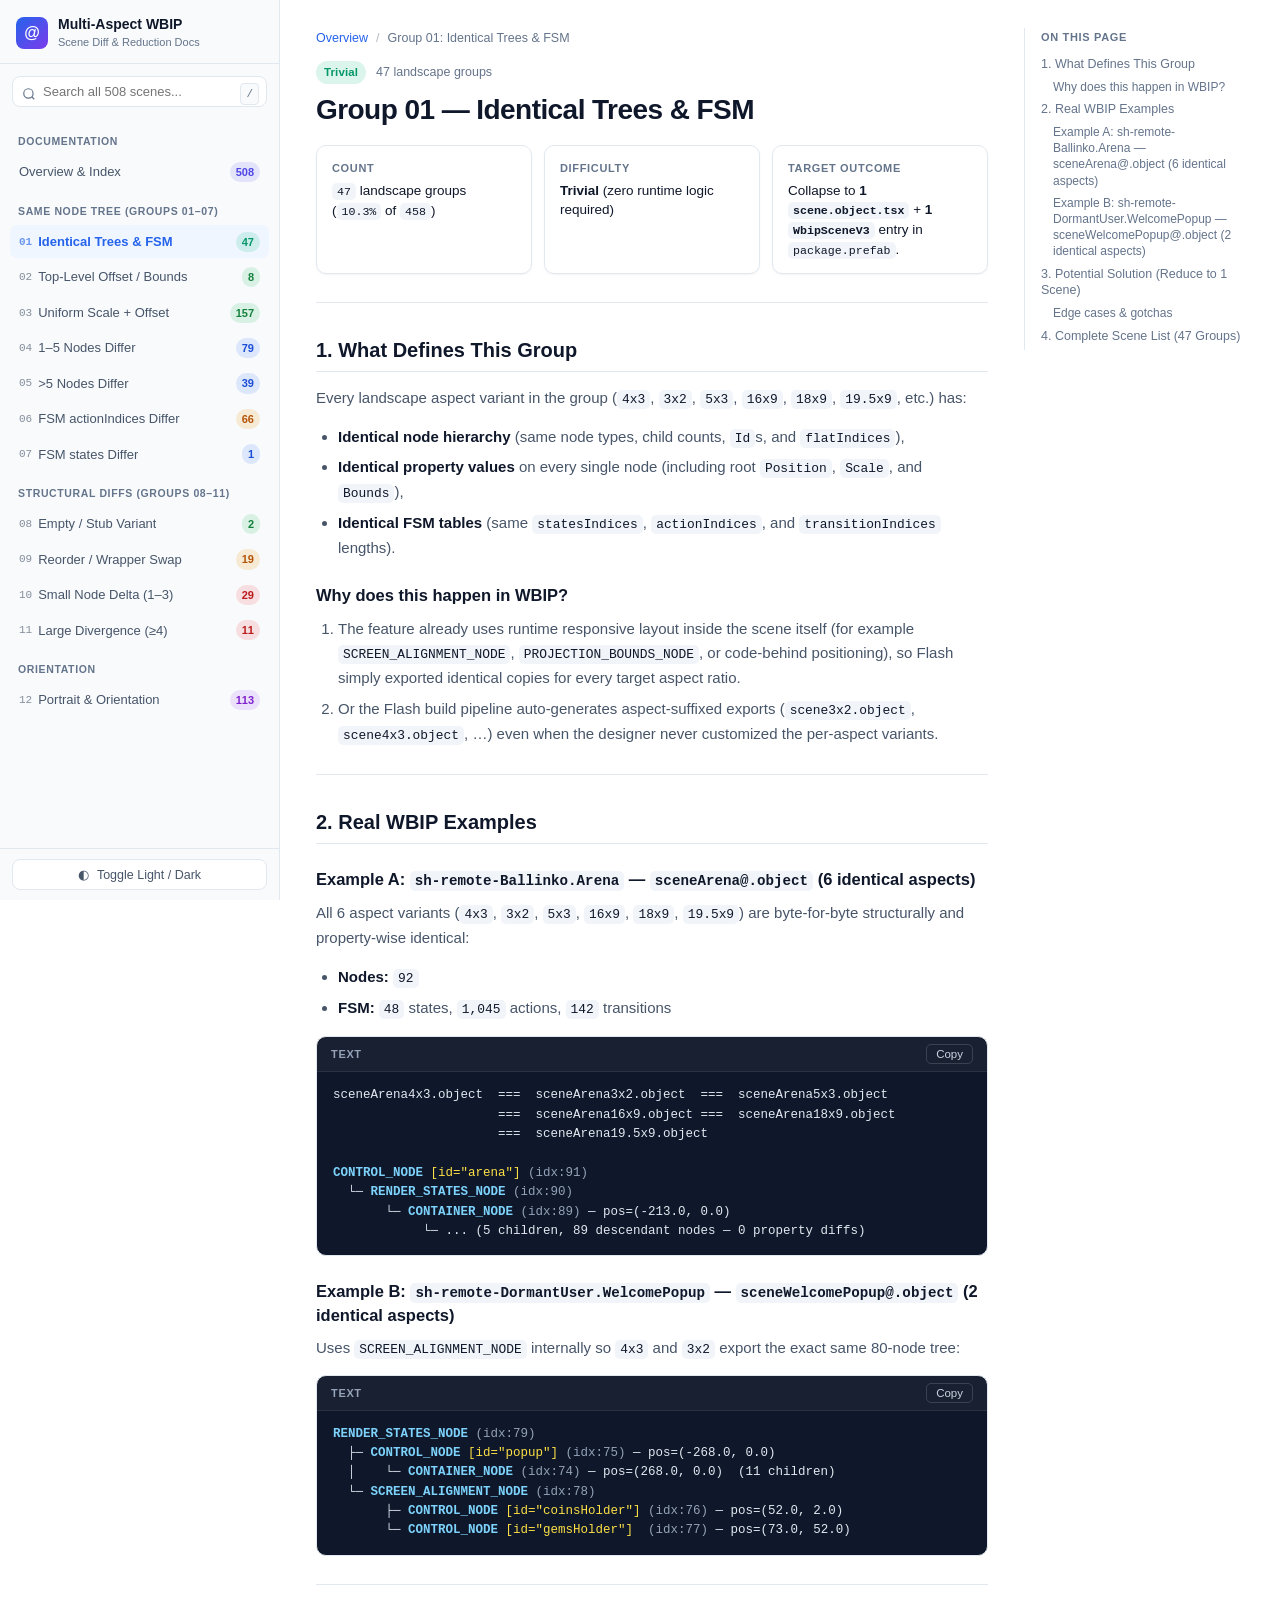
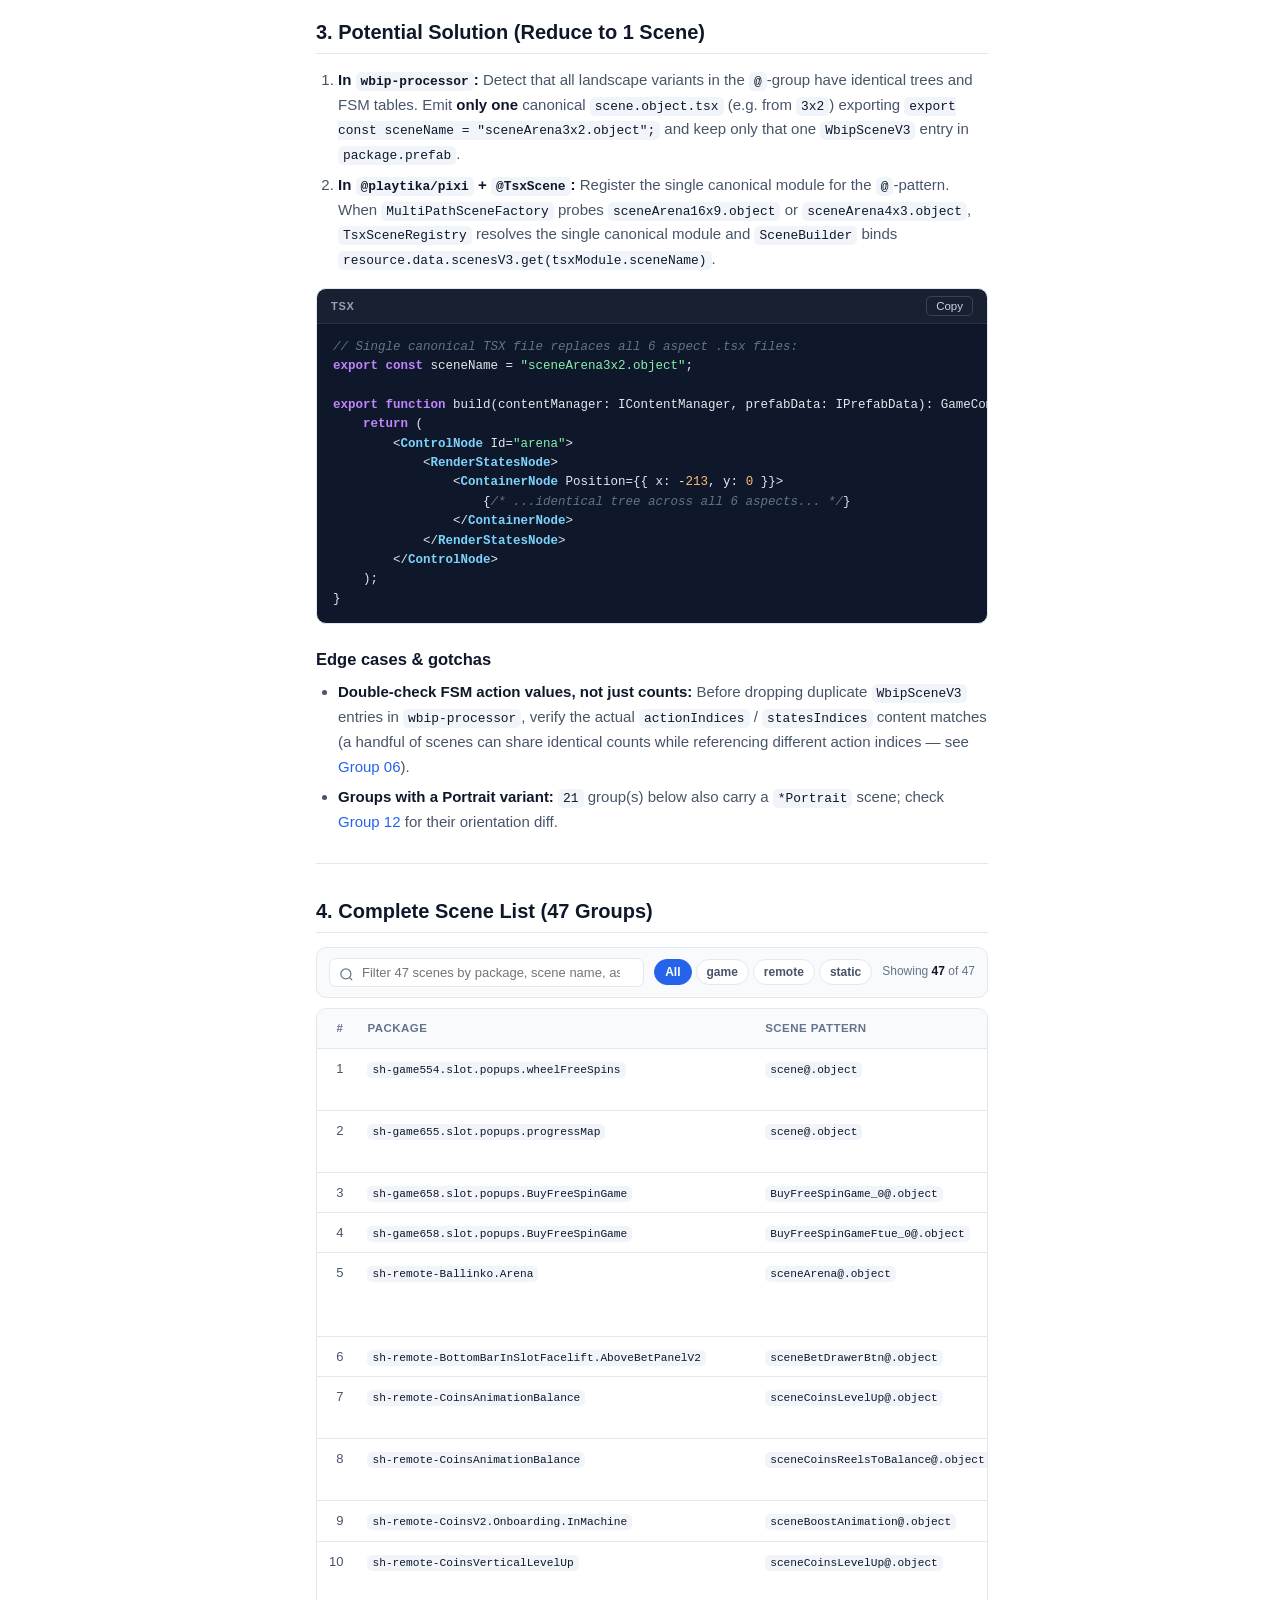
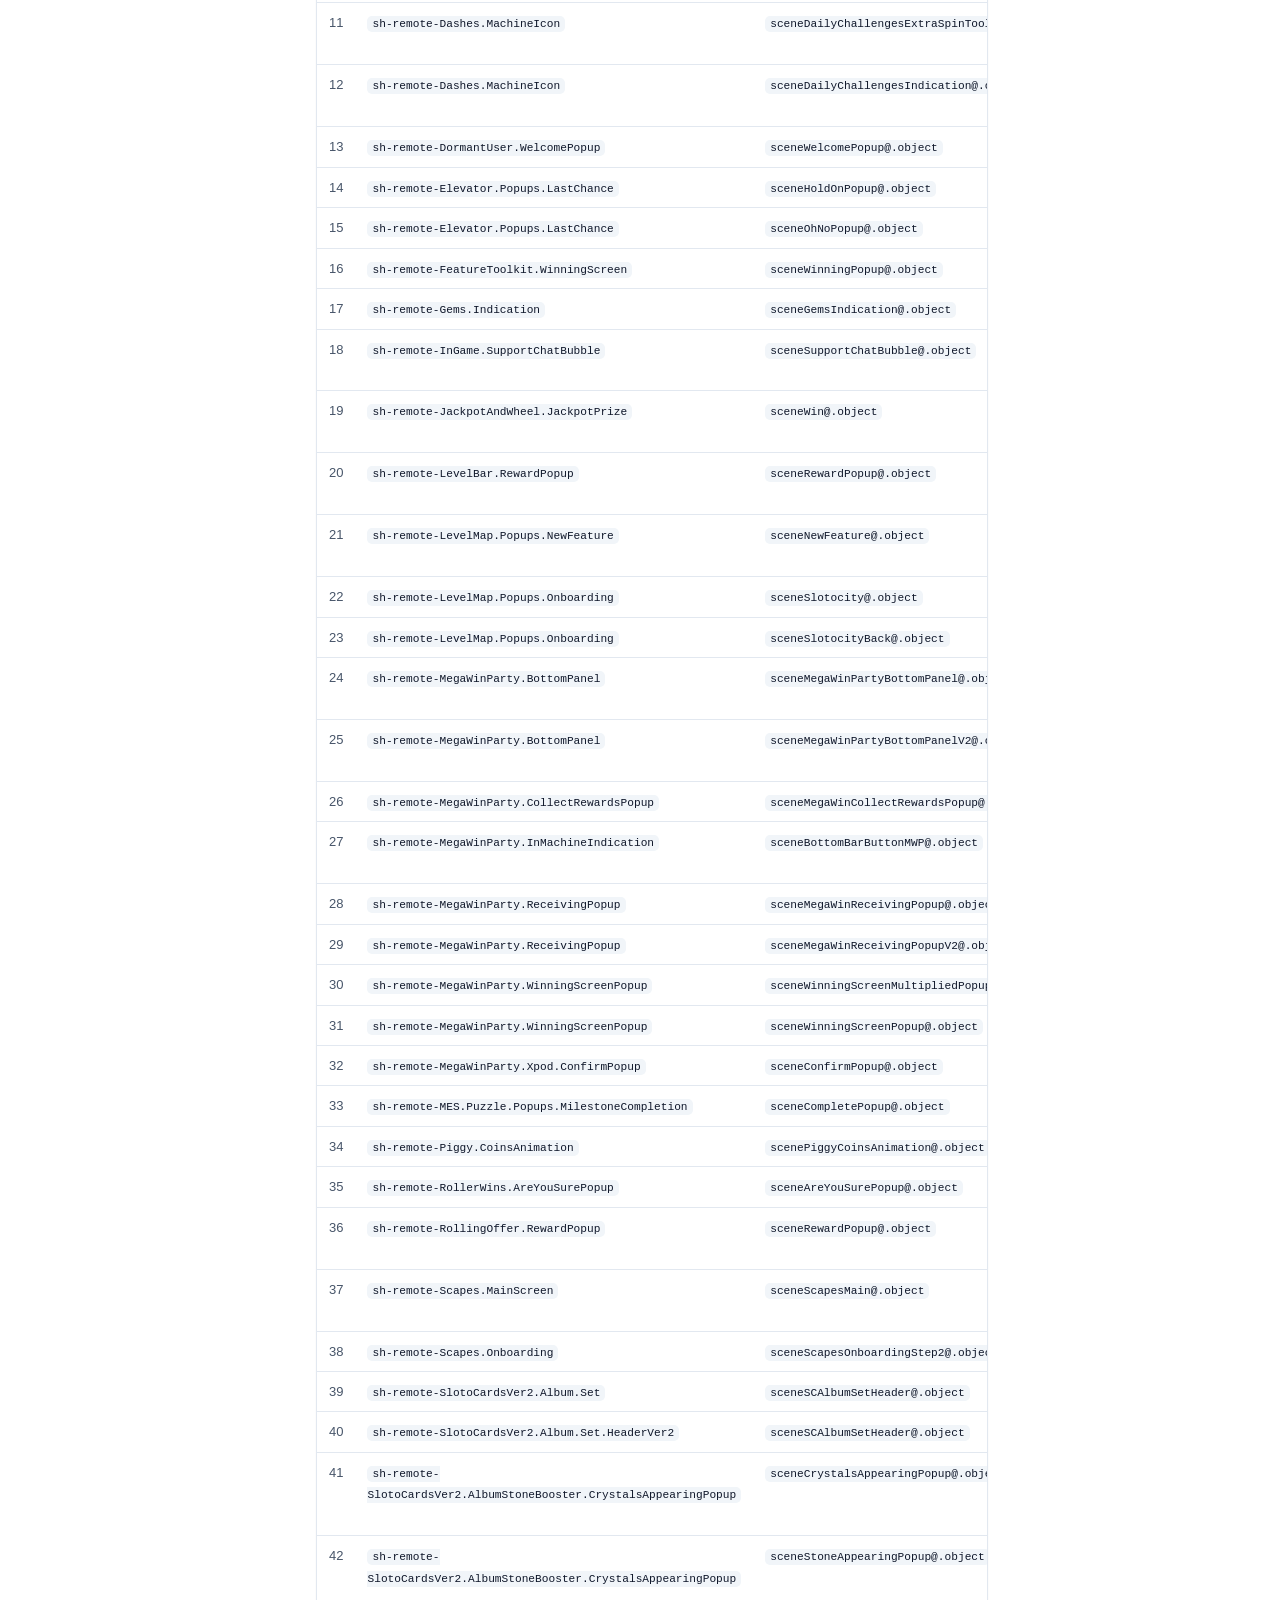
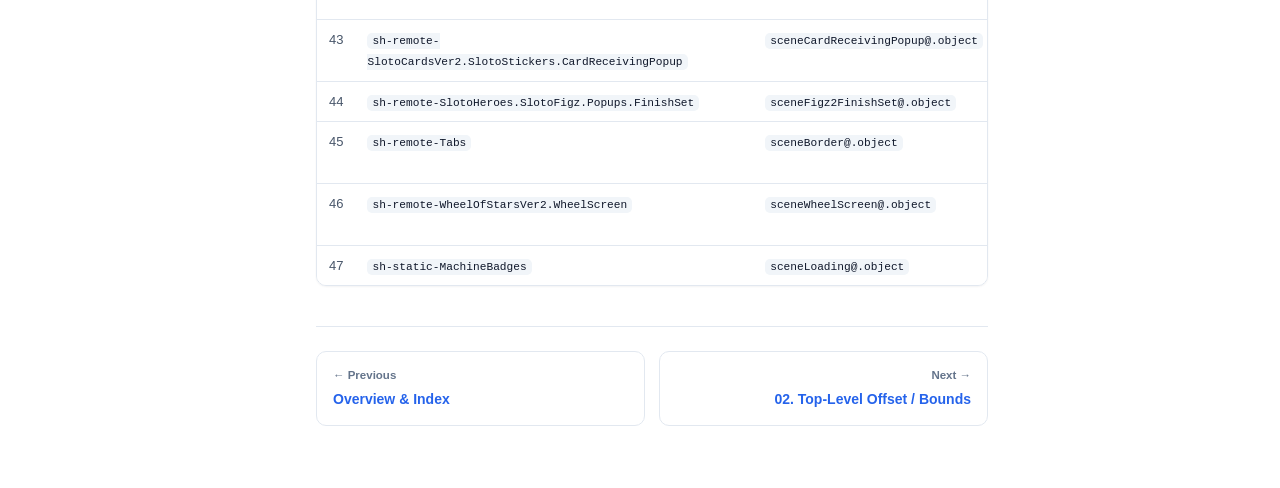
==== 01-identical.html @ 4ef782aa "first commit" ====
<!DOCTYPE html>
<html lang="en">
<head>
  <meta charset="UTF-8" />
  <meta name="viewport" content="width=device-width, initial-scale=1.0" />
  <title>Group 01 — Identical Trees &amp; FSM — Multi-Aspect WBIP Scenes Docs</title>
  <link rel="stylesheet" href="./assets/style.css" />
  <script>
    (function() {
      var t = localStorage.getItem("wbip-docs-theme");
      if (t === "dark" || (!t && window.matchMedia && window.matchMedia("(prefers-color-scheme: dark)").matches)) {
        document.documentElement.setAttribute("data-theme", "dark");
      }
    })();
  </script>
</head>
<body>
  <div class="mobile-topbar">
    <button type="button" class="icon-btn" id="sidebar-open" aria-label="Open menu">☰</button>
    <a href="./index.html" class="mobile-brand">Multi-Aspect WBIP Docs</a>
    <button type="button" class="icon-btn" id="mobile-theme-toggle" aria-label="Toggle theme">◐</button>
  </div>
  <div class="sidebar-backdrop" id="sidebar-backdrop"></div>
  <div class="layout">
    <aside class="sidebar" id="sidebar">
    <div class="sidebar-brand">
      <a href="./index.html" class="brand-link">
        <span class="brand-logo">@</span>
        <span>
          <strong>Multi-Aspect WBIP</strong>
          <small>Scene Diff &amp; Reduction Docs</small>
        </span>
      </a>
      <button class="icon-btn mobile-close" id="sidebar-close" aria-label="Close navigation">✕</button>
    </div>
    <div class="global-search-box">
      <svg class="search-icon" viewBox="0 0 24 24" width="14" height="14" fill="none" stroke="currentColor" stroke-width="2"><circle cx="11" cy="11" r="8"/><path d="m21 21-4.3-4.3"/></svg>
      <input type="search" id="global-search-input" placeholder="Search all 508 scenes..." autocomplete="off" aria-label="Search all scenes across all groups" />
      <kbd>/</kbd>
      <div class="global-search-results" id="global-search-results" hidden></div>
    </div>
    <nav class="sidebar-nav" aria-label="Diff groups">
      <div class="nav-section-title">Documentation</div>
      <a class="nav-item" href="./index.html"><span class="nav-label">Overview &amp; Index</span><span class="nav-count badge-index">508</span></a>
      <div class="nav-section-title">Same Node Tree (Groups 01–07)</div>
      <a class="nav-item active" href="./01-identical.html"><span class="nav-label"><span class="nav-num">01</span>Identical Trees &amp; FSM</span><span class="nav-count badge-trivial">47</span></a>
      <a class="nav-item" href="./02-root-offset-only.html"><span class="nav-label"><span class="nav-num">02</span>Top-Level Offset / Bounds</span><span class="nav-count badge-easy">8</span></a>
      <a class="nav-item" href="./03-root-uniform-scale-offset.html"><span class="nav-label"><span class="nav-num">03</span>Uniform Scale + Offset</span><span class="nav-count badge-easy">157</span></a>
      <a class="nav-item" href="./04-prop-diff-1-to-5-nodes.html"><span class="nav-label"><span class="nav-num">04</span>1–5 Nodes Differ</span><span class="nav-count badge-medium">79</span></a>
      <a class="nav-item" href="./05-prop-diff-many-nodes.html"><span class="nav-label"><span class="nav-num">05</span>&gt;5 Nodes Differ</span><span class="nav-count badge-medium">39</span></a>
      <a class="nav-item" href="./06-fsm-actions-differ.html"><span class="nav-label"><span class="nav-num">06</span>FSM actionIndices Differ</span><span class="nav-count badge-medhard">66</span></a>
      <a class="nav-item" href="./07-fsm-states-differ.html"><span class="nav-label"><span class="nav-num">07</span>FSM states Differ</span><span class="nav-count badge-medium">1</span></a>
      <div class="nav-section-title">Structural Diffs (Groups 08–11)</div>
      <a class="nav-item" href="./08-structural-empty-stub.html"><span class="nav-label"><span class="nav-num">08</span>Empty / Stub Variant</span><span class="nav-count badge-easy">2</span></a>
      <a class="nav-item" href="./09-structural-wrapper-or-reorder.html"><span class="nav-label"><span class="nav-num">09</span>Reorder / Wrapper Swap</span><span class="nav-count badge-medhard">19</span></a>
      <a class="nav-item" href="./10-structural-small-node-delta.html"><span class="nav-label"><span class="nav-num">10</span>Small Node Delta (1–3)</span><span class="nav-count badge-hard">29</span></a>
      <a class="nav-item" href="./11-structural-large-divergence.html"><span class="nav-label"><span class="nav-num">11</span>Large Divergence (≥4)</span><span class="nav-count badge-hard">11</span></a>
      <div class="nav-section-title">Orientation</div>
      <a class="nav-item" href="./12-portrait-and-orientation.html"><span class="nav-label"><span class="nav-num">12</span>Portrait &amp; Orientation</span><span class="nav-count badge-mixed">113</span></a>
    </nav>
    <div class="sidebar-footer">
      <button type="button" class="theme-toggle" id="theme-toggle" aria-label="Toggle color theme">
        <span class="theme-icon">◐</span>
        <span class="theme-label">Toggle Light / Dark</span>
      </button>
    </div>
  </aside>
    <main class="main">
      <div class="content-grid">
        <article class="article">
          <div class="breadcrumb">
            <a href="./index.html">Overview</a>
            <span class="sep">/</span><span>Group 01: Identical Trees &amp; FSM</span>
          </div>
          <div class="page-header">
          <div class="page-eyebrow">
            <span class="badge badge-trivial">Trivial</span>
            <span class="eyebrow-count">47 landscape groups</span>
          </div>
          <h1 id="group-01-identical-trees-fsm">Group 01 — Identical Trees &amp; FSM</h1>
        </div>
<div class="meta-grid"><div class="meta-card"><div class="meta-label">Count</div><div class="meta-value"><code>47</code> landscape groups (<code>10.3%</code> of <code>458</code>)</div></div><div class="meta-card"><div class="meta-label">Difficulty</div><div class="meta-value"><strong>Trivial</strong> (zero runtime logic required)</div></div><div class="meta-card"><div class="meta-label">Target outcome</div><div class="meta-value">Collapse to <strong>1 <code>scene.object.tsx</code></strong> + <strong>1 <code>WbipSceneV3</code></strong> entry in <code>package.prefab</code>.</div></div></div>
<hr class="section-divider" />
<h2 id="1-what-defines-this-group"><a class="anchor" href="#1-what-defines-this-group" aria-hidden="true">#</a>1. What Defines This Group</h2>
<p>Every landscape aspect variant in the group (<code>4x3</code>, <code>3x2</code>, <code>5x3</code>, <code>16x9</code>, <code>18x9</code>, <code>19.5x9</code>, etc.) has:</p>
<ul><li><strong>Identical node hierarchy</strong> (same node types, child counts, <code>Id</code>s, and <code>flatIndices</code>),</li><li><strong>Identical property values</strong> on every single node (including root <code>Position</code>, <code>Scale</code>, and <code>Bounds</code>),</li><li><strong>Identical FSM tables</strong> (same <code>statesIndices</code>, <code>actionIndices</code>, and <code>transitionIndices</code> lengths).</li></ul>
<h3 id="why-does-this-happen-in-wbip"><a class="anchor" href="#why-does-this-happen-in-wbip" aria-hidden="true">#</a>Why does this happen in WBIP?</h3>
<ol><li>The feature already uses runtime responsive layout inside the scene itself (for example <code>SCREEN_ALIGNMENT_NODE</code>, <code>PROJECTION_BOUNDS_NODE</code>, or code-behind positioning), so Flash simply exported identical copies for every target aspect ratio.</li><li>Or the Flash build pipeline auto-generates aspect-suffixed exports (<code>scene3x2.object</code>, <code>scene4x3.object</code>, …) even when the designer never customized the per-aspect variants.</li></ol>
<hr class="section-divider" />
<h2 id="2-real-wbip-examples"><a class="anchor" href="#2-real-wbip-examples" aria-hidden="true">#</a>2. Real WBIP Examples</h2>
<h3 id="example-a-sh-remote-ballinko-arena-scenearena-object-6-identical-aspects"><a class="anchor" href="#example-a-sh-remote-ballinko-arena-scenearena-object-6-identical-aspects" aria-hidden="true">#</a>Example A: <code>sh-remote-Ballinko.Arena</code> — <code>sceneArena@.object</code> (6 identical aspects)</h3>
<p>All 6 aspect variants (<code>4x3</code>, <code>3x2</code>, <code>5x3</code>, <code>16x9</code>, <code>18x9</code>, <code>19.5x9</code>) are byte-for-byte structurally and property-wise identical:</p>
<ul><li><strong>Nodes:</strong> <code>92</code></li><li><strong>FSM:</strong> <code>48</code> states, <code>1,045</code> actions, <code>142</code> transitions</li></ul>
<div class="code-block">
        <div class="code-header">
          <span class="code-lang">TEXT</span>
          <button class="copy-btn" type="button" data-copy>Copy</button>
        </div>
        <pre><code class="lang-text"><span class="tree-line">sceneArena4x3.object  ===  sceneArena3x2.object  ===  sceneArena5x3.object</span>
<span class="tree-line">                      ===  sceneArena16x9.object ===  sceneArena18x9.object</span>
<span class="tree-line">                      ===  sceneArena19.5x9.object</span>
<span class="tree-line"></span>
<span class="tree-line"><span class="tok-node">CONTROL_NODE</span> <span class="tok-id">[id=&quot;arena&quot;]</span> <span class="tok-idx">(idx:91)</span></span>
<span class="tree-line">  └─ <span class="tok-node">RENDER_STATES_NODE</span> <span class="tok-idx">(idx:90)</span></span>
<span class="tree-line">       └─ <span class="tok-node">CONTAINER_NODE</span> <span class="tok-idx">(idx:89)</span> — pos=(-213.0, 0.0)</span>
<span class="tree-line">            └─ ... (5 children, 89 descendant nodes — 0 property diffs)</span></code></pre>
      </div>
<h3 id="example-b-sh-remote-dormantuser-welcomepopup-scenewelcomepopup-object-2-identical-aspects"><a class="anchor" href="#example-b-sh-remote-dormantuser-welcomepopup-scenewelcomepopup-object-2-identical-aspects" aria-hidden="true">#</a>Example B: <code>sh-remote-DormantUser.WelcomePopup</code> — <code>sceneWelcomePopup@.object</code> (2 identical aspects)</h3>
<p>Uses <code>SCREEN_ALIGNMENT_NODE</code> internally so <code>4x3</code> and <code>3x2</code> export the exact same 80-node tree:</p>
<div class="code-block">
        <div class="code-header">
          <span class="code-lang">TEXT</span>
          <button class="copy-btn" type="button" data-copy>Copy</button>
        </div>
        <pre><code class="lang-text"><span class="tree-line"><span class="tok-node">RENDER_STATES_NODE</span> <span class="tok-idx">(idx:79)</span></span>
<span class="tree-line">  ├─ <span class="tok-node">CONTROL_NODE</span> <span class="tok-id">[id=&quot;popup&quot;]</span> <span class="tok-idx">(idx:75)</span> — pos=(-268.0, 0.0)</span>
<span class="tree-line">  │    └─ <span class="tok-node">CONTAINER_NODE</span> <span class="tok-idx">(idx:74)</span> — pos=(268.0, 0.0)  (11 children)</span>
<span class="tree-line">  └─ <span class="tok-node">SCREEN_ALIGNMENT_NODE</span> <span class="tok-idx">(idx:78)</span></span>
<span class="tree-line">       ├─ <span class="tok-node">CONTROL_NODE</span> <span class="tok-id">[id=&quot;coinsHolder&quot;]</span> <span class="tok-idx">(idx:76)</span> — pos=(52.0, 2.0)</span>
<span class="tree-line">       └─ <span class="tok-node">CONTROL_NODE</span> <span class="tok-id">[id=&quot;gemsHolder&quot;]</span>  <span class="tok-idx">(idx:77)</span> — pos=(73.0, 52.0)</span></code></pre>
      </div>
<hr class="section-divider" />
<h2 id="3-potential-solution-reduce-to-1-scene"><a class="anchor" href="#3-potential-solution-reduce-to-1-scene" aria-hidden="true">#</a>3. Potential Solution (Reduce to 1 Scene)</h2>
<ol><li><strong>In <code>wbip-processor</code>:</strong> Detect that all landscape variants in the <code>@</code>-group have identical trees and FSM tables. Emit <strong>only one</strong> canonical <code>scene.object.tsx</code> (e.g. from <code>3x2</code>) exporting <code>export const sceneName = &quot;sceneArena3x2.object&quot;;</code> and keep only that one <code>WbipSceneV3</code> entry in <code>package.prefab</code>.</li><li><strong>In <code>@playtika/pixi</code> + <code>@TsxScene</code>:</strong> Register the single canonical module for the <code>@</code>-pattern. When <code>MultiPathSceneFactory</code> probes <code>sceneArena16x9.object</code> or <code>sceneArena4x3.object</code>, <code>TsxSceneRegistry</code> resolves the single canonical module and <code>SceneBuilder</code> binds <code>resource.data.scenesV3.get(tsxModule.sceneName)</code>.</li></ol>
<div class="code-block">
        <div class="code-header">
          <span class="code-lang">TSX</span>
          <button class="copy-btn" type="button" data-copy>Copy</button>
        </div>
        <pre><code class="lang-tsx"><span class="tok-comment">// Single canonical TSX file replaces all 6 aspect .tsx files:</span>
<span class="tok-kw">export</span> <span class="tok-kw">const</span> sceneName = <span class="tok-string">&quot;sceneArena3x2.object&quot;</span>;

<span class="tok-kw">export</span> <span class="tok-kw">function</span> build(contentManager: IContentManager, prefabData: IPrefabData): GameComponent {
    <span class="tok-kw">return</span> (
        &lt;<span class="tok-tag">ControlNode</span> Id=<span class="tok-string">&quot;arena&quot;</span>&gt;
            &lt;<span class="tok-tag">RenderStatesNode</span>&gt;
                &lt;<span class="tok-tag">ContainerNode</span> Position={{ x: -<span class="tok-num">213</span>, y: <span class="tok-num">0</span> }}&gt;
                    {<span class="tok-comment">/* ...identical tree across all 6 aspects... */</span>}
                &lt;/<span class="tok-tag">ContainerNode</span>&gt;
            &lt;/<span class="tok-tag">RenderStatesNode</span>&gt;
        &lt;/<span class="tok-tag">ControlNode</span>&gt;
    );
}</code></pre>
      </div>
<h3 id="edge-cases-gotchas"><a class="anchor" href="#edge-cases-gotchas" aria-hidden="true">#</a>Edge cases &amp; gotchas</h3>
<ul><li><strong>Double-check FSM action values, not just counts:</strong> Before dropping duplicate <code>WbipSceneV3</code> entries in <code>wbip-processor</code>, verify the actual <code>actionIndices</code> / <code>statesIndices</code> content matches (a handful of scenes can share identical counts while referencing different action indices — see <a href="./06-fsm-actions-differ.html">Group 06</a>).</li><li><strong>Groups with a Portrait variant:</strong> <code>21</code> group(s) below also carry a <code>*Portrait</code> scene; check <a href="./12-portrait-and-orientation.html">Group 12</a> for their orientation diff.</li></ul>
<hr class="section-divider" />
<h2 id="4-complete-scene-list-47-groups"><a class="anchor" href="#4-complete-scene-list-47-groups" aria-hidden="true">#</a>4. Complete Scene List (47 Groups)</h2>
<div class="table-toolbar" data-table-toolbar="tbl-01-1">
              <div class="table-search-wrap">
                <svg class="search-icon" viewBox="0 0 24 24" width="15" height="15" fill="none" stroke="currentColor" stroke-width="2"><circle cx="11" cy="11" r="8"/><path d="m21 21-4.3-4.3"/></svg>
                <input type="search" class="table-search" placeholder="Filter 47 scenes by package, scene name, aspect, or property..." aria-label="Filter table" />
              </div>
              <div class="scope-chips" role="group" aria-label="Filter by package scope">
                      <button type="button" class="chip active" data-scope="all">All</button>
                      <button type="button" class="chip" data-scope="game">game</button><button type="button" class="chip" data-scope="remote">remote</button><button type="button" class="chip" data-scope="static">static</button>
                    </div>
              <span class="table-count" data-count>Showing <strong>47</strong> of 47</span>
            </div><div class="table-wrap"><table id="tbl-01-1" class="inventory-table"><thead><tr><th class="align-right">#</th><th class="align-left">Package</th><th class="align-left">Scene Pattern</th><th class="align-left">Scope</th><th class="align-left">Landscape Aspects</th><th class="align-right">Nodes</th><th class="align-left">FSM (S / A / T)</th><th class="align-left">Also Has Portrait?</th></tr></thead><tbody><tr data-scope="game" data-search="1 sh-game554.slot.popups.wheelfreespins scene@.object game 4x3, 3x2 104 68 / 1023 / 422 no"><td class="align-right">1</td><td class="align-left"><code>sh-game554.slot.popups.wheelFreeSpins</code></td><td class="align-left"><code>scene@.object</code></td><td class="align-left"><span class="scope-pill scope-game">game</span></td><td class="align-left"><code>4x3</code>, <code>3x2</code></td><td class="align-right">104</td><td class="align-left">68 / 1023 / 422</td><td class="align-left">No</td></tr><tr data-scope="game" data-search="2 sh-game655.slot.popups.progressmap scene@.object game 4x3, 3x2 1172 940 / 59997 / 70850 no"><td class="align-right">2</td><td class="align-left"><code>sh-game655.slot.popups.progressMap</code></td><td class="align-left"><code>scene@.object</code></td><td class="align-left"><span class="scope-pill scope-game">game</span></td><td class="align-left"><code>4x3</code>, <code>3x2</code></td><td class="align-right">1172</td><td class="align-left">940 / 59997 / 70850</td><td class="align-left">No</td></tr><tr data-scope="game" data-search="3 sh-game658.slot.popups.buyfreespingame buyfreespingame_0@.object game 4x3, 3x2 114 37 / 1451 / 70 no"><td class="align-right">3</td><td class="align-left"><code>sh-game658.slot.popups.BuyFreeSpinGame</code></td><td class="align-left"><code>BuyFreeSpinGame_0@.object</code></td><td class="align-left"><span class="scope-pill scope-game">game</span></td><td class="align-left"><code>4x3</code>, <code>3x2</code></td><td class="align-right">114</td><td class="align-left">37 / 1451 / 70</td><td class="align-left">No</td></tr><tr data-scope="game" data-search="4 sh-game658.slot.popups.buyfreespingame buyfreespingameftue_0@.object game 4x3, 3x2 93 35 / 1248 / 58 no"><td class="align-right">4</td><td class="align-left"><code>sh-game658.slot.popups.BuyFreeSpinGame</code></td><td class="align-left"><code>BuyFreeSpinGameFtue_0@.object</code></td><td class="align-left"><span class="scope-pill scope-game">game</span></td><td class="align-left"><code>4x3</code>, <code>3x2</code></td><td class="align-right">93</td><td class="align-left">35 / 1248 / 58</td><td class="align-left">No</td></tr><tr data-scope="remote" data-search="5 sh-remote-ballinko.arena scenearena@.object remote 4x3, 3x2, 5x3, 16x9, 18x9, 19.5x9 92 48 / 1045 / 142 no"><td class="align-right">5</td><td class="align-left"><code>sh-remote-Ballinko.Arena</code></td><td class="align-left"><code>sceneArena@.object</code></td><td class="align-left"><span class="scope-pill scope-remote">remote</span></td><td class="align-left"><code>4x3</code>, <code>3x2</code>, <code>5x3</code>, <code>16x9</code>, <code>18x9</code>, <code>19.5x9</code></td><td class="align-right">92</td><td class="align-left">48 / 1045 / 142</td><td class="align-left">No</td></tr><tr data-scope="remote" data-search="6 sh-remote-bottombarinslotfacelift.abovebetpanelv2 scenebetdrawerbtn@.object remote 4x3, 3x2 6 13 / 32 / 20 3x2portrait"><td class="align-right">6</td><td class="align-left"><code>sh-remote-BottomBarInSlotFacelift.AboveBetPanelV2</code></td><td class="align-left"><code>sceneBetDrawerBtn@.object</code></td><td class="align-left"><span class="scope-pill scope-remote">remote</span></td><td class="align-left"><code>4x3</code>, <code>3x2</code></td><td class="align-right">6</td><td class="align-left">13 / 32 / 20</td><td class="align-left"><code>3x2Portrait</code></td></tr><tr data-scope="remote" data-search="7 sh-remote-coinsanimationbalance scenecoinslevelup@.object remote 4x3, 3x2 4 3 / 78 / 2 3x2portrait, 16x9portrait"><td class="align-right">7</td><td class="align-left"><code>sh-remote-CoinsAnimationBalance</code></td><td class="align-left"><code>sceneCoinsLevelUp@.object</code></td><td class="align-left"><span class="scope-pill scope-remote">remote</span></td><td class="align-left"><code>4x3</code>, <code>3x2</code></td><td class="align-right">4</td><td class="align-left">3 / 78 / 2</td><td class="align-left"><code>3x2Portrait</code>, <code>16x9Portrait</code></td></tr><tr data-scope="remote" data-search="8 sh-remote-coinsanimationbalance scenecoinsreelstobalance@.object remote 4x3, 3x2 4 3 / 90 / 2 3x2portrait, 16x9portrait"><td class="align-right">8</td><td class="align-left"><code>sh-remote-CoinsAnimationBalance</code></td><td class="align-left"><code>sceneCoinsReelsToBalance@.object</code></td><td class="align-left"><span class="scope-pill scope-remote">remote</span></td><td class="align-left"><code>4x3</code>, <code>3x2</code></td><td class="align-right">4</td><td class="align-left">3 / 90 / 2</td><td class="align-left"><code>3x2Portrait</code>, <code>16x9Portrait</code></td></tr><tr data-scope="remote" data-search="9 sh-remote-coinsv2.onboarding.inmachine sceneboostanimation@.object remote 4x3, 3x2 46 12 / 628 / 16 no"><td class="align-right">9</td><td class="align-left"><code>sh-remote-CoinsV2.Onboarding.InMachine</code></td><td class="align-left"><code>sceneBoostAnimation@.object</code></td><td class="align-left"><span class="scope-pill scope-remote">remote</span></td><td class="align-left"><code>4x3</code>, <code>3x2</code></td><td class="align-right">46</td><td class="align-left">12 / 628 / 16</td><td class="align-left">No</td></tr><tr data-scope="remote" data-search="10 sh-remote-coinsverticallevelup scenecoinslevelup@.object remote 4x3, 3x2 4 3 / 78 / 2 3x2portrait, 16x9portrait"><td class="align-right">10</td><td class="align-left"><code>sh-remote-CoinsVerticalLevelUp</code></td><td class="align-left"><code>sceneCoinsLevelUp@.object</code></td><td class="align-left"><span class="scope-pill scope-remote">remote</span></td><td class="align-left"><code>4x3</code>, <code>3x2</code></td><td class="align-right">4</td><td class="align-left">3 / 78 / 2</td><td class="align-left"><code>3x2Portrait</code>, <code>16x9Portrait</code></td></tr><tr data-scope="remote" data-search="11 sh-remote-dashes.machineicon scenedailychallengesextraspintooltip@.object remote 4x3, 3x2 51 19 / 72 / 22 4x3portrait, 3x2portrait"><td class="align-right">11</td><td class="align-left"><code>sh-remote-Dashes.MachineIcon</code></td><td class="align-left"><code>sceneDailyChallengesExtraSpinTooltip@.object</code></td><td class="align-left"><span class="scope-pill scope-remote">remote</span></td><td class="align-left"><code>4x3</code>, <code>3x2</code></td><td class="align-right">51</td><td class="align-left">19 / 72 / 22</td><td class="align-left"><code>4x3Portrait</code>, <code>3x2Portrait</code></td></tr><tr data-scope="remote" data-search="12 sh-remote-dashes.machineicon scenedailychallengesindication@.object remote 4x3, 3x2 166 51 / 3157 / 114 4x3portrait, 3x2portrait"><td class="align-right">12</td><td class="align-left"><code>sh-remote-Dashes.MachineIcon</code></td><td class="align-left"><code>sceneDailyChallengesIndication@.object</code></td><td class="align-left"><span class="scope-pill scope-remote">remote</span></td><td class="align-left"><code>4x3</code>, <code>3x2</code></td><td class="align-right">166</td><td class="align-left">51 / 3157 / 114</td><td class="align-left"><code>4x3Portrait</code>, <code>3x2Portrait</code></td></tr><tr data-scope="remote" data-search="13 sh-remote-dormantuser.welcomepopup scenewelcomepopup@.object remote 4x3, 3x2 80 31 / 1012 / 48 no"><td class="align-right">13</td><td class="align-left"><code>sh-remote-DormantUser.WelcomePopup</code></td><td class="align-left"><code>sceneWelcomePopup@.object</code></td><td class="align-left"><span class="scope-pill scope-remote">remote</span></td><td class="align-left"><code>4x3</code>, <code>3x2</code></td><td class="align-right">80</td><td class="align-left">31 / 1012 / 48</td><td class="align-left">No</td></tr><tr data-scope="remote" data-search="14 sh-remote-elevator.popups.lastchance sceneholdonpopup@.object remote 4x3, 3x2 21 13 / 140 / 16 no"><td class="align-right">14</td><td class="align-left"><code>sh-remote-Elevator.Popups.LastChance</code></td><td class="align-left"><code>sceneHoldOnPopup@.object</code></td><td class="align-left"><span class="scope-pill scope-remote">remote</span></td><td class="align-left"><code>4x3</code>, <code>3x2</code></td><td class="align-right">21</td><td class="align-left">13 / 140 / 16</td><td class="align-left">No</td></tr><tr data-scope="remote" data-search="15 sh-remote-elevator.popups.lastchance sceneohnopopup@.object remote 4x3, 3x2 52 44 / 470 / 62 no"><td class="align-right">15</td><td class="align-left"><code>sh-remote-Elevator.Popups.LastChance</code></td><td class="align-left"><code>sceneOhNoPopup@.object</code></td><td class="align-left"><span class="scope-pill scope-remote">remote</span></td><td class="align-left"><code>4x3</code>, <code>3x2</code></td><td class="align-right">52</td><td class="align-left">44 / 470 / 62</td><td class="align-left">No</td></tr><tr data-scope="remote" data-search="16 sh-remote-featuretoolkit.winningscreen scenewinningpopup@.object remote 4x3, 3x2 179 41 / 1572 / 56 3x2portrait"><td class="align-right">16</td><td class="align-left"><code>sh-remote-FeatureToolkit.WinningScreen</code></td><td class="align-left"><code>sceneWinningPopup@.object</code></td><td class="align-left"><span class="scope-pill scope-remote">remote</span></td><td class="align-left"><code>4x3</code>, <code>3x2</code></td><td class="align-right">179</td><td class="align-left">41 / 1572 / 56</td><td class="align-left"><code>3x2Portrait</code></td></tr><tr data-scope="remote" data-search="17 sh-remote-gems.indication scenegemsindication@.object remote 4x3, 3x2 16 6 / 347 / 20 3x2portrait"><td class="align-right">17</td><td class="align-left"><code>sh-remote-Gems.Indication</code></td><td class="align-left"><code>sceneGemsIndication@.object</code></td><td class="align-left"><span class="scope-pill scope-remote">remote</span></td><td class="align-left"><code>4x3</code>, <code>3x2</code></td><td class="align-right">16</td><td class="align-left">6 / 347 / 20</td><td class="align-left"><code>3x2Portrait</code></td></tr><tr data-scope="remote" data-search="18 sh-remote-ingame.supportchatbubble scenesupportchatbubble@.object remote 4x3, 3x2 10 7 / 11 / 10 4x3portrait, 3x2portrait"><td class="align-right">18</td><td class="align-left"><code>sh-remote-InGame.SupportChatBubble</code></td><td class="align-left"><code>sceneSupportChatBubble@.object</code></td><td class="align-left"><span class="scope-pill scope-remote">remote</span></td><td class="align-left"><code>4x3</code>, <code>3x2</code></td><td class="align-right">10</td><td class="align-left">7 / 11 / 10</td><td class="align-left"><code>4x3Portrait</code>, <code>3x2Portrait</code></td></tr><tr data-scope="remote" data-search="19 sh-remote-jackpotandwheel.jackpotprize scenewin@.object remote 4x3, 3x2 117 23 / 4531 / 346 no"><td class="align-right">19</td><td class="align-left"><code>sh-remote-JackpotAndWheel.JackpotPrize</code></td><td class="align-left"><code>sceneWin@.object</code></td><td class="align-left"><span class="scope-pill scope-remote">remote</span></td><td class="align-left"><code>4x3</code>, <code>3x2</code></td><td class="align-right">117</td><td class="align-left">23 / 4531 / 346</td><td class="align-left">No</td></tr><tr data-scope="remote" data-search="20 sh-remote-levelbar.rewardpopup scenerewardpopup@.object remote 4x3, 3x2, 5x3, 16x9 105 18 / 1670 / 24 4x3portrait, 3x2portrait"><td class="align-right">20</td><td class="align-left"><code>sh-remote-LevelBar.RewardPopup</code></td><td class="align-left"><code>sceneRewardPopup@.object</code></td><td class="align-left"><span class="scope-pill scope-remote">remote</span></td><td class="align-left"><code>4x3</code>, <code>3x2</code>, <code>5x3</code>, <code>16x9</code></td><td class="align-right">105</td><td class="align-left">18 / 1670 / 24</td><td class="align-left"><code>4x3Portrait</code>, <code>3x2Portrait</code></td></tr><tr data-scope="remote" data-search="21 sh-remote-levelmap.popups.newfeature scenenewfeature@.object remote 4x3, 3x2 648 42 / 10188 / 154 no"><td class="align-right">21</td><td class="align-left"><code>sh-remote-LevelMap.Popups.NewFeature</code></td><td class="align-left"><code>sceneNewFeature@.object</code></td><td class="align-left"><span class="scope-pill scope-remote">remote</span></td><td class="align-left"><code>4x3</code>, <code>3x2</code></td><td class="align-right">648</td><td class="align-left">42 / 10188 / 154</td><td class="align-left">No</td></tr><tr data-scope="remote" data-search="22 sh-remote-levelmap.popups.onboarding sceneslotocity@.object remote 4x3, 3x2 36 5 / 394 / 12 no"><td class="align-right">22</td><td class="align-left"><code>sh-remote-LevelMap.Popups.Onboarding</code></td><td class="align-left"><code>sceneSlotocity@.object</code></td><td class="align-left"><span class="scope-pill scope-remote">remote</span></td><td class="align-left"><code>4x3</code>, <code>3x2</code></td><td class="align-right">36</td><td class="align-left">5 / 394 / 12</td><td class="align-left">No</td></tr><tr data-scope="remote" data-search="23 sh-remote-levelmap.popups.onboarding sceneslotocityback@.object remote 4x3, 3x2 3 5 / 33 / 12 no"><td class="align-right">23</td><td class="align-left"><code>sh-remote-LevelMap.Popups.Onboarding</code></td><td class="align-left"><code>sceneSlotocityBack@.object</code></td><td class="align-left"><span class="scope-pill scope-remote">remote</span></td><td class="align-left"><code>4x3</code>, <code>3x2</code></td><td class="align-right">3</td><td class="align-left">5 / 33 / 12</td><td class="align-left">No</td></tr><tr data-scope="remote" data-search="24 sh-remote-megawinparty.bottompanel scenemegawinpartybottompanel@.object remote 4x3, 3x2 215 133 / 2610 / 238 4x3portrait, 3x2portrait"><td class="align-right">24</td><td class="align-left"><code>sh-remote-MegaWinParty.BottomPanel</code></td><td class="align-left"><code>sceneMegaWinPartyBottomPanel@.object</code></td><td class="align-left"><span class="scope-pill scope-remote">remote</span></td><td class="align-left"><code>4x3</code>, <code>3x2</code></td><td class="align-right">215</td><td class="align-left">133 / 2610 / 238</td><td class="align-left"><code>4x3Portrait</code>, <code>3x2Portrait</code></td></tr><tr data-scope="remote" data-search="25 sh-remote-megawinparty.bottompanel scenemegawinpartybottompanelv2@.object remote 4x3, 3x2 225 145 / 2669 / 264 4x3portrait, 3x2portrait"><td class="align-right">25</td><td class="align-left"><code>sh-remote-MegaWinParty.BottomPanel</code></td><td class="align-left"><code>sceneMegaWinPartyBottomPanelV2@.object</code></td><td class="align-left"><span class="scope-pill scope-remote">remote</span></td><td class="align-left"><code>4x3</code>, <code>3x2</code></td><td class="align-right">225</td><td class="align-left">145 / 2669 / 264</td><td class="align-left"><code>4x3Portrait</code>, <code>3x2Portrait</code></td></tr><tr data-scope="remote" data-search="26 sh-remote-megawinparty.collectrewardspopup scenemegawincollectrewardspopup@.object remote 4x3, 3x2 180 15 / 3058 / 16 3x2portrait"><td class="align-right">26</td><td class="align-left"><code>sh-remote-MegaWinParty.CollectRewardsPopup</code></td><td class="align-left"><code>sceneMegaWinCollectRewardsPopup@.object</code></td><td class="align-left"><span class="scope-pill scope-remote">remote</span></td><td class="align-left"><code>4x3</code>, <code>3x2</code></td><td class="align-right">180</td><td class="align-left">15 / 3058 / 16</td><td class="align-left"><code>3x2Portrait</code></td></tr><tr data-scope="remote" data-search="27 sh-remote-megawinparty.inmachineindication scenebottombarbuttonmwp@.object remote 4x3, 3x2 88 61 / 1415 / 132 3x2portrait"><td class="align-right">27</td><td class="align-left"><code>sh-remote-MegaWinParty.InMachineIndication</code></td><td class="align-left"><code>sceneBottomBarButtonMWP@.object</code></td><td class="align-left"><span class="scope-pill scope-remote">remote</span></td><td class="align-left"><code>4x3</code>, <code>3x2</code></td><td class="align-right">88</td><td class="align-left">61 / 1415 / 132</td><td class="align-left"><code>3x2Portrait</code></td></tr><tr data-scope="remote" data-search="28 sh-remote-megawinparty.receivingpopup scenemegawinreceivingpopup@.object remote 4x3, 3x2 47 14 / 572 / 46 3x2portrait"><td class="align-right">28</td><td class="align-left"><code>sh-remote-MegaWinParty.ReceivingPopup</code></td><td class="align-left"><code>sceneMegaWinReceivingPopup@.object</code></td><td class="align-left"><span class="scope-pill scope-remote">remote</span></td><td class="align-left"><code>4x3</code>, <code>3x2</code></td><td class="align-right">47</td><td class="align-left">14 / 572 / 46</td><td class="align-left"><code>3x2Portrait</code></td></tr><tr data-scope="remote" data-search="29 sh-remote-megawinparty.receivingpopup scenemegawinreceivingpopupv2@.object remote 4x3, 3x2 51 15 / 1114 / 50 3x2portrait"><td class="align-right">29</td><td class="align-left"><code>sh-remote-MegaWinParty.ReceivingPopup</code></td><td class="align-left"><code>sceneMegaWinReceivingPopupV2@.object</code></td><td class="align-left"><span class="scope-pill scope-remote">remote</span></td><td class="align-left"><code>4x3</code>, <code>3x2</code></td><td class="align-right">51</td><td class="align-left">15 / 1114 / 50</td><td class="align-left"><code>3x2Portrait</code></td></tr><tr data-scope="remote" data-search="30 sh-remote-megawinparty.winningscreenpopup scenewinningscreenmultipliedpopup@.object remote 4x3, 3x2 255 18 / 6233 / 26 3x2portrait"><td class="align-right">30</td><td class="align-left"><code>sh-remote-MegaWinParty.WinningScreenPopup</code></td><td class="align-left"><code>sceneWinningScreenMultipliedPopup@.object</code></td><td class="align-left"><span class="scope-pill scope-remote">remote</span></td><td class="align-left"><code>4x3</code>, <code>3x2</code></td><td class="align-right">255</td><td class="align-left">18 / 6233 / 26</td><td class="align-left"><code>3x2Portrait</code></td></tr><tr data-scope="remote" data-search="31 sh-remote-megawinparty.winningscreenpopup scenewinningscreenpopup@.object remote 4x3, 3x2 44 11 / 858 / 16 3x2portrait"><td class="align-right">31</td><td class="align-left"><code>sh-remote-MegaWinParty.WinningScreenPopup</code></td><td class="align-left"><code>sceneWinningScreenPopup@.object</code></td><td class="align-left"><span class="scope-pill scope-remote">remote</span></td><td class="align-left"><code>4x3</code>, <code>3x2</code></td><td class="align-right">44</td><td class="align-left">11 / 858 / 16</td><td class="align-left"><code>3x2Portrait</code></td></tr><tr data-scope="remote" data-search="32 sh-remote-megawinparty.xpod.confirmpopup sceneconfirmpopup@.object remote 4x3, 3x2 104 21 / 2071 / 24 3x2portrait"><td class="align-right">32</td><td class="align-left"><code>sh-remote-MegaWinParty.Xpod.ConfirmPopup</code></td><td class="align-left"><code>sceneConfirmPopup@.object</code></td><td class="align-left"><span class="scope-pill scope-remote">remote</span></td><td class="align-left"><code>4x3</code>, <code>3x2</code></td><td class="align-right">104</td><td class="align-left">21 / 2071 / 24</td><td class="align-left"><code>3x2Portrait</code></td></tr><tr data-scope="remote" data-search="33 sh-remote-mes.puzzle.popups.milestonecompletion scenecompletepopup@.object remote 4x3, 3x2, 16x9 285 11 / 7154 / 12 no"><td class="align-right">33</td><td class="align-left"><code>sh-remote-MES.Puzzle.Popups.MilestoneCompletion</code></td><td class="align-left"><code>sceneCompletePopup@.object</code></td><td class="align-left"><span class="scope-pill scope-remote">remote</span></td><td class="align-left"><code>4x3</code>, <code>3x2</code>, <code>16x9</code></td><td class="align-right">285</td><td class="align-left">11 / 7154 / 12</td><td class="align-left">No</td></tr><tr data-scope="remote" data-search="34 sh-remote-piggy.coinsanimation scenepiggycoinsanimation@.object remote 4x3, 3x2 3 3 / 90 / 2 3x2portrait"><td class="align-right">34</td><td class="align-left"><code>sh-remote-Piggy.CoinsAnimation</code></td><td class="align-left"><code>scenePiggyCoinsAnimation@.object</code></td><td class="align-left"><span class="scope-pill scope-remote">remote</span></td><td class="align-left"><code>4x3</code>, <code>3x2</code></td><td class="align-right">3</td><td class="align-left">3 / 90 / 2</td><td class="align-left"><code>3x2Portrait</code></td></tr><tr data-scope="remote" data-search="35 sh-remote-rollerwins.areyousurepopup sceneareyousurepopup@.object remote 4x3, 3x2 17 20 / 112 / 40 no"><td class="align-right">35</td><td class="align-left"><code>sh-remote-RollerWins.AreYouSurePopup</code></td><td class="align-left"><code>sceneAreYouSurePopup@.object</code></td><td class="align-left"><span class="scope-pill scope-remote">remote</span></td><td class="align-left"><code>4x3</code>, <code>3x2</code></td><td class="align-right">17</td><td class="align-left">20 / 112 / 40</td><td class="align-left">No</td></tr><tr data-scope="remote" data-search="36 sh-remote-rollingoffer.rewardpopup scenerewardpopup@.object remote 4x3, 3x2, 5x3, 16x9 90 16 / 2602 / 28 no"><td class="align-right">36</td><td class="align-left"><code>sh-remote-RollingOffer.RewardPopup</code></td><td class="align-left"><code>sceneRewardPopup@.object</code></td><td class="align-left"><span class="scope-pill scope-remote">remote</span></td><td class="align-left"><code>4x3</code>, <code>3x2</code>, <code>5x3</code>, <code>16x9</code></td><td class="align-right">90</td><td class="align-left">16 / 2602 / 28</td><td class="align-left">No</td></tr><tr data-scope="remote" data-search="37 sh-remote-scapes.mainscreen scenescapesmain@.object remote 4x3, 3x2 108 112 / 518 / 134 no"><td class="align-right">37</td><td class="align-left"><code>sh-remote-Scapes.MainScreen</code></td><td class="align-left"><code>sceneScapesMain@.object</code></td><td class="align-left"><span class="scope-pill scope-remote">remote</span></td><td class="align-left"><code>4x3</code>, <code>3x2</code></td><td class="align-right">108</td><td class="align-left">112 / 518 / 134</td><td class="align-left">No</td></tr><tr data-scope="remote" data-search="38 sh-remote-scapes.onboarding scenescapesonboardingstep2@.object remote 4x3, 3x2 8 3 / 42 / 2 no"><td class="align-right">38</td><td class="align-left"><code>sh-remote-Scapes.Onboarding</code></td><td class="align-left"><code>sceneScapesOnboardingStep2@.object</code></td><td class="align-left"><span class="scope-pill scope-remote">remote</span></td><td class="align-left"><code>4x3</code>, <code>3x2</code></td><td class="align-right">8</td><td class="align-left">3 / 42 / 2</td><td class="align-left">No</td></tr><tr data-scope="remote" data-search="39 sh-remote-slotocardsver2.album.set scenescalbumsetheader@.object remote 4x3, 3x2 98 37 / 652 / 110 no"><td class="align-right">39</td><td class="align-left"><code>sh-remote-SlotoCardsVer2.Album.Set</code></td><td class="align-left"><code>sceneSCAlbumSetHeader@.object</code></td><td class="align-left"><span class="scope-pill scope-remote">remote</span></td><td class="align-left"><code>4x3</code>, <code>3x2</code></td><td class="align-right">98</td><td class="align-left">37 / 652 / 110</td><td class="align-left">No</td></tr><tr data-scope="remote" data-search="40 sh-remote-slotocardsver2.album.set.headerver2 scenescalbumsetheader@.object remote 4x3, 3x2 57 7 / 575 / 12 no"><td class="align-right">40</td><td class="align-left"><code>sh-remote-SlotoCardsVer2.Album.Set.HeaderVer2</code></td><td class="align-left"><code>sceneSCAlbumSetHeader@.object</code></td><td class="align-left"><span class="scope-pill scope-remote">remote</span></td><td class="align-left"><code>4x3</code>, <code>3x2</code></td><td class="align-right">57</td><td class="align-left">7 / 575 / 12</td><td class="align-left">No</td></tr><tr data-scope="remote" data-search="41 sh-remote-slotocardsver2.albumstonebooster.crystalsappearingpopup scenecrystalsappearingpopup@.object remote 4x3, 3x2, 5x3, 16x9, 18x9, 19.5x9 25 4 / 239 / 6 no"><td class="align-right">41</td><td class="align-left"><code>sh-remote-SlotoCardsVer2.AlbumStoneBooster.CrystalsAppearingPopup</code></td><td class="align-left"><code>sceneCrystalsAppearingPopup@.object</code></td><td class="align-left"><span class="scope-pill scope-remote">remote</span></td><td class="align-left"><code>4x3</code>, <code>3x2</code>, <code>5x3</code>, <code>16x9</code>, <code>18x9</code>, <code>19.5x9</code></td><td class="align-right">25</td><td class="align-left">4 / 239 / 6</td><td class="align-left">No</td></tr><tr data-scope="remote" data-search="42 sh-remote-slotocardsver2.albumstonebooster.crystalsappearingpopup scenestoneappearingpopup@.object remote 4x3, 3x2, 5x3, 16x9, 18x9, 19.5x9 21 4 / 203 / 6 no"><td class="align-right">42</td><td class="align-left"><code>sh-remote-SlotoCardsVer2.AlbumStoneBooster.CrystalsAppearingPopup</code></td><td class="align-left"><code>sceneStoneAppearingPopup@.object</code></td><td class="align-left"><span class="scope-pill scope-remote">remote</span></td><td class="align-left"><code>4x3</code>, <code>3x2</code>, <code>5x3</code>, <code>16x9</code>, <code>18x9</code>, <code>19.5x9</code></td><td class="align-right">21</td><td class="align-left">4 / 203 / 6</td><td class="align-left">No</td></tr><tr data-scope="remote" data-search="43 sh-remote-slotocardsver2.slotostickers.cardreceivingpopup scenecardreceivingpopup@.object remote 4x3, 3x2, 5x3, 16x9 99 13 / 2309 / 32 no"><td class="align-right">43</td><td class="align-left"><code>sh-remote-SlotoCardsVer2.SlotoStickers.CardReceivingPopup</code></td><td class="align-left"><code>sceneCardReceivingPopup@.object</code></td><td class="align-left"><span class="scope-pill scope-remote">remote</span></td><td class="align-left"><code>4x3</code>, <code>3x2</code>, <code>5x3</code>, <code>16x9</code></td><td class="align-right">99</td><td class="align-left">13 / 2309 / 32</td><td class="align-left">No</td></tr><tr data-scope="remote" data-search="44 sh-remote-slotoheroes.slotofigz.popups.finishset scenefigz2finishset@.object remote 4x3, 3x2 114 18 / 2193 / 20 no"><td class="align-right">44</td><td class="align-left"><code>sh-remote-SlotoHeroes.SlotoFigz.Popups.FinishSet</code></td><td class="align-left"><code>sceneFigz2FinishSet@.object</code></td><td class="align-left"><span class="scope-pill scope-remote">remote</span></td><td class="align-left"><code>4x3</code>, <code>3x2</code></td><td class="align-right">114</td><td class="align-left">18 / 2193 / 20</td><td class="align-left">No</td></tr><tr data-scope="remote" data-search="45 sh-remote-tabs sceneborder@.object remote 4x3, 3x2 17 16 / 53 / 24 4x3portrait, 3x2portrait"><td class="align-right">45</td><td class="align-left"><code>sh-remote-Tabs</code></td><td class="align-left"><code>sceneBorder@.object</code></td><td class="align-left"><span class="scope-pill scope-remote">remote</span></td><td class="align-left"><code>4x3</code>, <code>3x2</code></td><td class="align-right">17</td><td class="align-left">16 / 53 / 24</td><td class="align-left"><code>4x3Portrait</code>, <code>3x2Portrait</code></td></tr><tr data-scope="remote" data-search="46 sh-remote-wheelofstarsver2.wheelscreen scenewheelscreen@.object remote 4x3, 3x2, 5x3, 16x9 687 503 / 7379 / 1070 no"><td class="align-right">46</td><td class="align-left"><code>sh-remote-WheelOfStarsVer2.WheelScreen</code></td><td class="align-left"><code>sceneWheelScreen@.object</code></td><td class="align-left"><span class="scope-pill scope-remote">remote</span></td><td class="align-left"><code>4x3</code>, <code>3x2</code>, <code>5x3</code>, <code>16x9</code></td><td class="align-right">687</td><td class="align-left">503 / 7379 / 1070</td><td class="align-left">No</td></tr><tr data-scope="static" data-search="47 sh-static-machinebadges sceneloading@.object static 4x3, 3x2 6 0 / 0 / 0 no"><td class="align-right">47</td><td class="align-left"><code>sh-static-MachineBadges</code></td><td class="align-left"><code>sceneLoading@.object</code></td><td class="align-left"><span class="scope-pill scope-static">static</span></td><td class="align-left"><code>4x3</code>, <code>3x2</code></td><td class="align-right">6</td><td class="align-left">0 / 0 / 0</td><td class="align-left">No</td></tr></tbody></table></div>
          <nav class="pager" aria-label="Page navigation">
    <a class="pager-card pager-prev" href="./index.html">
            <span class="pager-dir">← Previous</span>
            <span class="pager-title">Overview & Index</span>
          </a>
    <a class="pager-card pager-next" href="./02-root-offset-only.html">
            <span class="pager-dir">Next →</span>
            <span class="pager-title">02. Top-Level Offset / Bounds</span>
          </a>
  </nav>
        </article>
        <aside class="toc" aria-label="On this page">
          <div class="toc-title">On this page</div>
          <ul><li class="toc-l2"><a href="#1-what-defines-this-group">1. What Defines This Group</a></li><li class="toc-l3"><a href="#why-does-this-happen-in-wbip">Why does this happen in WBIP?</a></li><li class="toc-l2"><a href="#2-real-wbip-examples">2. Real WBIP Examples</a></li><li class="toc-l3"><a href="#example-a-sh-remote-ballinko-arena-scenearena-object-6-identical-aspects">Example A: sh-remote-Ballinko.Arena — sceneArena@.object (6 identical aspects)</a></li><li class="toc-l3"><a href="#example-b-sh-remote-dormantuser-welcomepopup-scenewelcomepopup-object-2-identical-aspects">Example B: sh-remote-DormantUser.WelcomePopup — sceneWelcomePopup@.object (2 identical aspects)</a></li><li class="toc-l2"><a href="#3-potential-solution-reduce-to-1-scene">3. Potential Solution (Reduce to 1 Scene)</a></li><li class="toc-l3"><a href="#edge-cases-gotchas">Edge cases &amp; gotchas</a></li><li class="toc-l2"><a href="#4-complete-scene-list-47-groups">4. Complete Scene List (47 Groups)</a></li></ul>
        </aside>
      </div>
    </main>
  </div>
  <script src="./assets/search-index.js"></script>
  <script src="./assets/app.js"></script>
</body>
</html>
---- assets/style.css ----
:root {
  --bg: #ffffff;
  --bg-subtle: #f8fafc;
  --bg-card: #ffffff;
  --bg-code: #0f172a;
  --bg-inline-code: #f1f5f9;
  --text: #0f172a;
  --text-muted: #475569;
  --text-soft: #64748b;
  --border: #e2e8f0;
  --border-strong: #cbd5e1;
  --accent: #2563eb;
  --accent-soft: #eff6ff;
  --code-text: #e2e8f0;
  --shadow-sm: 0 1px 2px rgba(15, 23, 42, 0.05);
  --shadow-md: 0 4px 16px rgba(15, 23, 42, 0.08);
  --sidebar-w: 280px;
  --toc-w: 220px;
  --radius: 10px;
}

[data-theme="dark"] {
  --bg: #0b1120;
  --bg-subtle: #111827;
  --bg-card: #131c31;
  --bg-code: #070d19;
  --bg-inline-code: #1e293b;
  --text: #f1f5f9;
  --text-muted: #cbd5e1;
  --text-soft: #94a3b8;
  --border: #1e293b;
  --border-strong: #334155;
  --accent: #60a5fa;
  --accent-soft: rgba(59, 130, 246, 0.14);
  --code-text: #e2e8f0;
  --shadow-sm: 0 1px 2px rgba(0, 0, 0, 0.3);
  --shadow-md: 0 6px 24px rgba(0, 0, 0, 0.45);
}

*, *::before, *::after { box-sizing: border-box; }
html { scroll-behavior: smooth; }
body {
  margin: 0;
  font-family: -apple-system, BlinkMacSystemFont, "Segoe UI", Inter, Roboto, sans-serif;
  background: var(--bg);
  color: var(--text);
  line-height: 1.65;
  font-size: 15px;
  -webkit-font-smoothing: antialiased;
}

a { color: var(--accent); text-decoration: none; }
a:hover { text-decoration: underline; }

/* Layout */
.layout { display: flex; min-height: 100vh; }

.sidebar {
  position: fixed;
  top: 0;
  left: 0;
  bottom: 0;
  width: var(--sidebar-w);
  background: var(--bg-subtle);
  border-right: 1px solid var(--border);
  display: flex;
  flex-direction: column;
  z-index: 30;
}

.sidebar-brand {
  display: flex;
  align-items: center;
  justify-content: space-between;
  padding: 16px 16px 12px;
  border-bottom: 1px solid var(--border);
}

.brand-link {
  display: flex;
  align-items: center;
  gap: 10px;
  color: var(--text);
  text-decoration: none !important;
}
.brand-link strong { display: block; font-size: 14px; line-height: 1.2; }
.brand-link small { display: block; font-size: 11px; color: var(--text-soft); font-weight: 500; }

.brand-logo {
  width: 32px;
  height: 32px;
  border-radius: 8px;
  background: linear-gradient(135deg, #2563eb, #7c3aed);
  color: #fff;
  font-weight: 800;
  font-size: 16px;
  display: grid;
  place-items: center;
  flex-shrink: 0;
}

/* Global Search */
.global-search-box {
  position: relative;
  padding: 12px 12px 8px;
}
.global-search-box .search-icon {
  position: absolute;
  left: 22px;
  top: 23px;
  color: var(--text-soft);
  pointer-events: none;
}
.global-search-box input {
  width: 100%;
  padding: 7px 28px 7px 30px;
  border-radius: 8px;
  border: 1px solid var(--border);
  background: var(--bg-card);
  color: var(--text);
  font-size: 13px;
  outline: none;
}
.global-search-box input:focus { border-color: var(--accent); box-shadow: 0 0 0 3px var(--accent-soft); }
.global-search-box kbd {
  position: absolute;
  right: 20px;
  top: 19px;
  font-size: 11px;
  padding: 1px 5px;
  border-radius: 4px;
  border: 1px solid var(--border);
  color: var(--text-soft);
  background: var(--bg-subtle);
  pointer-events: none;
}

.global-search-results {
  position: absolute;
  left: 12px;
  right: 12px;
  top: 46px;
  max-height: 360px;
  overflow-y: auto;
  background: var(--bg-card);
  border: 1px solid var(--border-strong);
  border-radius: 10px;
  box-shadow: var(--shadow-md);
  z-index: 50;
  padding: 6px;
}
.gsr-item {
  display: block;
  padding: 7px 9px;
  border-radius: 6px;
  color: var(--text);
  text-decoration: none !important;
  font-size: 12.5px;
}
.gsr-item:hover { background: var(--accent-soft); }
.gsr-pkg { font-weight: 600; font-family: ui-monospace, SFMono-Regular, Menlo, monospace; font-size: 12px; word-break: break-all; }
.gsr-meta { display: flex; justify-content: space-between; align-items: center; gap: 6px; margin-top: 2px; color: var(--text-soft); font-size: 11px; }
.gsr-empty { padding: 12px; text-align: center; color: var(--text-soft); font-size: 12.5px; }

/* Sidebar Nav */
.sidebar-nav {
  flex: 1;
  overflow-y: auto;
  padding: 6px 10px 14px;
}
.nav-section-title {
  font-size: 10.5px;
  font-weight: 700;
  text-transform: uppercase;
  letter-spacing: 0.06em;
  color: var(--text-soft);
  padding: 12px 8px 5px;
}
.nav-item {
  display: flex;
  align-items: center;
  justify-content: space-between;
  gap: 8px;
  padding: 6px 9px;
  margin-bottom: 2px;
  border-radius: 7px;
  color: var(--text-muted);
  font-size: 13px;
  font-weight: 500;
  text-decoration: none !important;
  transition: background 0.12s ease, color 0.12s ease;
}
.nav-item:hover { background: var(--bg-card); color: var(--text); }
.nav-item.active {
  background: var(--accent-soft);
  color: var(--accent);
  font-weight: 600;
}
.nav-label { display: flex; align-items: center; gap: 6px; min-width: 0; overflow: hidden; text-overflow: ellipsis; white-space: nowrap; }
.nav-num { font-family: ui-monospace, SFMono-Regular, Menlo, monospace; font-size: 11px; opacity: 0.65; }
.nav-count {
  font-size: 11px;
  font-weight: 700;
  padding: 1px 6px;
  border-radius: 999px;
  flex-shrink: 0;
  font-variant-numeric: tabular-nums;
}

.sidebar-footer {
  padding: 10px 12px;
  border-top: 1px solid var(--border);
}
.theme-toggle {
  width: 100%;
  display: flex;
  align-items: center;
  justify-content: center;
  gap: 8px;
  padding: 7px 10px;
  border-radius: 8px;
  border: 1px solid var(--border);
  background: var(--bg-card);
  color: var(--text-muted);
  font-size: 12.5px;
  font-weight: 500;
  cursor: pointer;
}
.theme-toggle:hover { border-color: var(--border-strong); color: var(--text); }

/* Badges */
.badge {
  display: inline-flex;
  align-items: center;
  padding: 2px 8px;
  border-radius: 999px;
  font-size: 11.5px;
  font-weight: 700;
  letter-spacing: 0.01em;
  white-space: nowrap;
}
.badge-index   { background: rgba(99, 102, 241, 0.14); color: #4f46e5; }
.badge-trivial { background: rgba(16, 185, 129, 0.15); color: #059669; }
.badge-easy    { background: rgba(34, 197, 94, 0.15);  color: #15803d; }
.badge-medium  { background: rgba(59, 130, 246, 0.15); color: #1d4ed8; }
.badge-medhard { background: rgba(245, 158, 11, 0.16); color: #b45309; }
.badge-hard    { background: rgba(239, 68, 68, 0.15);  color: #b91c1c; }
.badge-mixed   { background: rgba(168, 85, 247, 0.15); color: #7e22ce; }

[data-theme="dark"] .badge-index   { color: #a5b4fc; }
[data-theme="dark"] .badge-trivial { color: #34d399; }
[data-theme="dark"] .badge-easy    { color: #4ade80; }
[data-theme="dark"] .badge-medium  { color: #60a5fa; }
[data-theme="dark"] .badge-medhard { color: #fbbf24; }
[data-theme="dark"] .badge-hard    { color: #f87171; }
[data-theme="dark"] .badge-mixed   { color: #c084fc; }

/* Main area */
.main {
  margin-left: var(--sidebar-w);
  flex: 1;
  min-width: 0;
  padding: 28px 36px 64px;
}

.content-grid {
  display: grid;
  grid-template-columns: minmax(0, 1fr) var(--toc-w);
  gap: 36px;
  max-width: 1320px;
  margin: 0 auto;
  align-items: start;
}

.article { min-width: 0; }

.breadcrumb {
  display: flex;
  align-items: center;
  gap: 8px;
  font-size: 12.5px;
  color: var(--text-soft);
  margin-bottom: 12px;
}
.breadcrumb .sep { opacity: 0.5; }

.page-header { margin-bottom: 18px; }
.page-eyebrow { display: flex; align-items: center; gap: 10px; margin-bottom: 8px; }
.eyebrow-count { font-size: 12.5px; color: var(--text-soft); font-weight: 500; }

h1 { font-size: 28px; line-height: 1.25; margin: 0 0 12px; letter-spacing: -0.02em; }
h2 {
  font-size: 20px;
  line-height: 1.3;
  margin: 34px 0 14px;
  padding-bottom: 8px;
  border-bottom: 1px solid var(--border);
  position: relative;
}
h3 { font-size: 16.5px; line-height: 1.35; margin: 24px 0 10px; position: relative; }
h4 { font-size: 14.5px; margin: 18px 0 8px; }
.anchor {
  position: absolute;
  left: -20px;
  opacity: 0;
  color: var(--text-soft);
  text-decoration: none !important;
  font-weight: 400;
}
h2:hover .anchor, h3:hover .anchor { opacity: 0.7; }

p { margin: 0 0 14px; color: var(--text-muted); }
p strong { color: var(--text); }
ul, ol { margin: 0 0 16px; padding-left: 22px; color: var(--text-muted); }
li { margin-bottom: 6px; }
li strong { color: var(--text); }
li ul { margin-top: 6px; margin-bottom: 6px; }

code {
  font-family: ui-monospace, SFMono-Regular, Menlo, Monaco, Consolas, monospace;
  font-size: 0.86em;
  background: var(--bg-inline-code);
  padding: 2px 5px;
  border-radius: 5px;
  color: var(--text);
}

.section-divider { border: 0; border-top: 1px solid var(--border); margin: 28px 0; }

.callout {
  background: var(--accent-soft);
  border-left: 3.5px solid var(--accent);
  border-radius: 0 8px 8px 0;
  padding: 13px 16px;
  margin: 16px 0 20px;
  font-size: 14px;
  color: var(--text);
}

/* Top metadata cards on group pages */
.meta-grid {
  display: grid;
  grid-template-columns: repeat(3, minmax(0, 1fr));
  gap: 12px;
  margin: 16px 0 24px;
}
.meta-card {
  background: var(--bg-card);
  border: 1px solid var(--border);
  border-radius: var(--radius);
  padding: 13px 15px;
  box-shadow: var(--shadow-sm);
}
.meta-label { font-size: 11px; text-transform: uppercase; letter-spacing: 0.06em; color: var(--text-soft); font-weight: 700; margin-bottom: 4px; }
.meta-value { font-size: 13.5px; color: var(--text); line-height: 1.45; }

/* Overview KPI cards & stacked distribution bar */
.kpi-grid {
  display: grid;
  grid-template-columns: repeat(4, minmax(0, 1fr));
  gap: 12px;
  margin: 20px 0 18px;
}
.kpi-card {
  background: var(--bg-card);
  border: 1px solid var(--border);
  border-radius: var(--radius);
  padding: 16px;
  box-shadow: var(--shadow-sm);
}
.kpi-val { font-size: 28px; font-weight: 800; letter-spacing: -0.02em; line-height: 1.1; color: var(--text); font-variant-numeric: tabular-nums; }
.kpi-accent-green .kpi-val { color: #10b981; }
.kpi-accent-red .kpi-val { color: #ef4444; }
.kpi-label { font-size: 12.5px; font-weight: 700; margin-top: 6px; color: var(--text); }
.kpi-sub { font-size: 11.5px; color: var(--text-soft); margin-top: 3px; }

.dist-card {
  background: var(--bg-card);
  border: 1px solid var(--border);
  border-radius: var(--radius);
  padding: 18px 20px;
  margin: 0 0 26px;
  box-shadow: var(--shadow-sm);
}
.dist-header { display: flex; justify-content: space-between; align-items: flex-start; gap: 12px; flex-wrap: wrap; margin-bottom: 14px; }
.dist-title { font-size: 15px; font-weight: 700; color: var(--text); }
.dist-subtitle { font-size: 12.5px; color: var(--text-soft); margin-top: 2px; }
.dist-pill { font-size: 11.5px; font-weight: 600; padding: 4px 10px; border-radius: 999px; background: var(--bg-subtle); border: 1px solid var(--border); color: var(--text-muted); }
.dist-bar {
  display: flex;
  height: 18px;
  border-radius: 9px;
  overflow: hidden;
  gap: 2px;
  background: var(--bg-subtle);
  margin-bottom: 14px;
}
.dist-seg { display: block; height: 100%; min-width: 3px; transition: opacity 0.15s ease, transform 0.15s ease; }
.dist-seg:hover { opacity: 0.82; }
.dist-legend {
  display: grid;
  grid-template-columns: repeat(auto-fill, minmax(215px, 1fr));
  gap: 6px 12px;
}
.dist-legend-item {
  display: flex;
  align-items: center;
  gap: 7px;
  font-size: 12.5px;
  color: var(--text-muted);
  padding: 3px 6px;
  border-radius: 6px;
  text-decoration: none !important;
}
.dist-legend-item:hover { background: var(--bg-subtle); color: var(--text); }
.dist-dot { width: 10px; height: 10px; border-radius: 3px; flex-shrink: 0; }
.dist-name { flex: 1; white-space: nowrap; overflow: hidden; text-overflow: ellipsis; }
.dist-val { font-weight: 700; color: var(--text); font-variant-numeric: tabular-nums; }
.dist-val small { font-weight: 500; color: var(--text-soft); }

/* Code blocks */
.code-block {
  margin: 14px 0 20px;
  border-radius: var(--radius);
  overflow: hidden;
  border: 1px solid var(--border);
  background: var(--bg-code);
}
.code-header {
  display: flex;
  align-items: center;
  justify-content: space-between;
  padding: 7px 14px;
  background: rgba(255, 255, 255, 0.04);
  border-bottom: 1px solid rgba(255, 255, 255, 0.08);
}
.code-lang { font-size: 11px; font-weight: 700; letter-spacing: 0.06em; color: #94a3b8; }
.copy-btn {
  font-size: 11.5px;
  padding: 3px 9px;
  border-radius: 5px;
  border: 1px solid rgba(255, 255, 255, 0.15);
  background: transparent;
  color: #cbd5e1;
  cursor: pointer;
}
.copy-btn:hover { background: rgba(255, 255, 255, 0.08); color: #fff; }
pre {
  margin: 0;
  padding: 14px 16px;
  overflow-x: auto;
  font-size: 12.5px;
  line-height: 1.55;
  color: var(--code-text);
  font-family: ui-monospace, SFMono-Regular, Menlo, Monaco, Consolas, monospace;
}
pre code { background: none; padding: 0; color: inherit; font-size: inherit; }

/* Side-by-side Aspect A vs Aspect B comparison panels */
.diff-compare {
  display: grid;
  grid-template-columns: repeat(2, minmax(0, 1fr));
  gap: 14px;
  margin: 14px 0 22px;
}
.diff-pane {
  border-radius: var(--radius);
  overflow: hidden;
  border: 1px solid var(--border);
  background: var(--bg-code);
  display: flex;
  flex-direction: column;
}
.diff-pane-left { border-top: 3px solid #3b82f6; }
.diff-pane-right { border-top: 3px solid #f59e0b; }
.diff-pane-header {
  padding: 9px 14px;
  font-size: 12.5px;
  font-weight: 700;
  color: #f8fafc;
  background: rgba(255, 255, 255, 0.05);
  border-bottom: 1px solid rgba(255, 255, 255, 0.09);
}
.diff-pane-header code {
  background: rgba(255, 255, 255, 0.12);
  color: #f8fafc;
  padding: 1px 5px;
}
.diff-pane pre { flex: 1; padding: 11px 12px; font-size: 11.5px; line-height: 1.5; }

/* Syntax & tree diff tokens */
.tok-comment { color: #64748b; font-style: italic; }
.tok-string  { color: #86efac; }
.tok-tag     { color: #7dd3fc; font-weight: 600; }
.tok-kw      { color: #c084fc; font-weight: 600; }
.tok-num     { color: #fdba74; }
.tok-node    { color: #7dd3fc; font-weight: 600; }
.tok-id      { color: #fde047; }
.tok-idx     { color: #94a3b8; }

.tree-line { display: inline-block; width: 100%; }
.tree-line-add { background: rgba(16, 185, 129, 0.16); border-left: 2px solid #10b981; padding-left: 4px; margin-left: -6px; }
.tree-line-mod { background: rgba(245, 158, 11, 0.16); border-left: 2px solid #f59e0b; padding-left: 4px; margin-left: -6px; }
.tree-note { color: #fbbf24; font-weight: 600; }
.tree-line-add .tree-note { color: #34d399; }

/* Tables & Inventory filter bar */
.table-toolbar {
  display: flex;
  flex-wrap: wrap;
  align-items: center;
  gap: 10px;
  margin: 14px 0 10px;
  padding: 10px 12px;
  background: var(--bg-subtle);
  border: 1px solid var(--border);
  border-radius: var(--radius);
}
.table-search-wrap { position: relative; flex: 1; min-width: 220px; }
.table-search-wrap .search-icon { position: absolute; left: 10px; top: 9px; color: var(--text-soft); pointer-events: none; }
.table-search {
  width: 100%;
  padding: 6px 10px 6px 32px;
  border-radius: 7px;
  border: 1px solid var(--border);
  background: var(--bg-card);
  color: var(--text);
  font-size: 13px;
  outline: none;
}
.table-search:focus { border-color: var(--accent); box-shadow: 0 0 0 3px var(--accent-soft); }

.scope-chips { display: flex; gap: 4px; flex-wrap: wrap; }
.chip {
  padding: 5px 10px;
  border-radius: 999px;
  border: 1px solid var(--border);
  background: var(--bg-card);
  color: var(--text-muted);
  font-size: 12px;
  font-weight: 600;
  cursor: pointer;
}
.chip:hover { border-color: var(--border-strong); color: var(--text); }
.chip.active { background: var(--accent); border-color: var(--accent); color: #fff; }

.table-count { font-size: 12px; color: var(--text-soft); white-space: nowrap; }
.table-count strong { color: var(--text); }

.table-wrap {
  overflow-x: auto;
  border: 1px solid var(--border);
  border-radius: var(--radius);
  margin: 0 0 22px;
  background: var(--bg-card);
  box-shadow: var(--shadow-sm);
}
table { width: 100%; border-collapse: collapse; font-size: 13px; }
th {
  text-align: left;
  padding: 10px 12px;
  background: var(--bg-subtle);
  border-bottom: 1px solid var(--border);
  font-size: 11.5px;
  font-weight: 700;
  text-transform: uppercase;
  letter-spacing: 0.04em;
  color: var(--text-soft);
  white-space: nowrap;
}
td {
  padding: 9px 12px;
  border-bottom: 1px solid var(--border);
  color: var(--text-muted);
  vertical-align: top;
}
tbody tr:last-child td { border-bottom: 0; }
tbody tr:hover { background: var(--bg-subtle); }
.align-right { text-align: right; font-variant-numeric: tabular-nums; }
.align-center { text-align: center; }

.scope-pill {
  display: inline-block;
  font-size: 11px;
  font-weight: 700;
  padding: 1px 7px;
  border-radius: 999px;
  text-transform: lowercase;
}
.scope-remote { background: rgba(59, 130, 246, 0.13); color: #2563eb; }
.scope-game   { background: rgba(168, 85, 247, 0.13); color: #9333ea; }
.scope-static { background: rgba(16, 185, 129, 0.13); color: #059669; }
[data-theme="dark"] .scope-remote { color: #60a5fa; }
[data-theme="dark"] .scope-game   { color: #c084fc; }
[data-theme="dark"] .scope-static { color: #34d399; }

/* Right TOC */
.toc {
  position: sticky;
  top: 24px;
  padding-left: 16px;
  border-left: 1px solid var(--border);
  font-size: 12.5px;
}
.toc-title {
  font-size: 11px;
  font-weight: 700;
  text-transform: uppercase;
  letter-spacing: 0.06em;
  color: var(--text-soft);
  margin-bottom: 10px;
}
.toc ul { list-style: none; padding: 0; margin: 0; }
.toc li { margin-bottom: 6px; line-height: 1.35; }
.toc li.toc-l3 { padding-left: 12px; font-size: 12px; }
.toc a { color: var(--text-soft); text-decoration: none; }
.toc a:hover { color: var(--accent); }

/* Pager */
.pager {
  display: grid;
  grid-template-columns: repeat(2, minmax(0, 1fr));
  gap: 14px;
  margin-top: 40px;
  padding-top: 24px;
  border-top: 1px solid var(--border);
}
.pager-card {
  display: flex;
  flex-direction: column;
  padding: 14px 16px;
  border-radius: var(--radius);
  border: 1px solid var(--border);
  background: var(--bg-card);
  text-decoration: none !important;
  transition: border-color 0.15s ease, box-shadow 0.15s ease;
}
.pager-card:hover { border-color: var(--accent); box-shadow: var(--shadow-sm); }
.pager-next { text-align: right; }
.pager-dir { font-size: 11.5px; font-weight: 600; color: var(--text-soft); margin-bottom: 3px; }
.pager-title { font-size: 14px; font-weight: 700; color: var(--accent); }

/* Mobile controls */
.mobile-topbar { display: none; }

.sidebar-backdrop { display: none; }
.icon-btn {
  background: transparent;
  border: 1px solid var(--border);
  color: var(--text);
  border-radius: 7px;
  width: 34px;
  height: 34px;
  cursor: pointer;
  font-size: 16px;
  display: grid;
  place-items: center;
}

.mobile-close { display: none; }

@media (max-width: 1180px) {
  .content-grid { grid-template-columns: minmax(0, 1fr); }
  .toc { display: none; }
}

@media (max-width: 960px) {
  .diff-compare { grid-template-columns: 1fr; }
  .kpi-grid { grid-template-columns: repeat(2, minmax(0, 1fr)); }
  .meta-grid { grid-template-columns: 1fr; }
}

@media (max-width: 820px) {
  .mobile-topbar {
    position: sticky;
    top: 0;
    z-index: 25;
    display: flex;
    align-items: center;
    justify-content: space-between;
    padding: 10px 14px;
    background: var(--bg-subtle);
    border-bottom: 1px solid var(--border);
  }
  .mobile-brand { font-weight: 700; color: var(--text); font-size: 14px; text-decoration: none; }
  .mobile-close { display: grid; }
  .sidebar { transform: translateX(-100%); transition: transform 0.2s ease; }
  .sidebar.open { transform: translateX(0); }
  .sidebar-backdrop.open {
    display: block;
    position: fixed;
    inset: 0;
    background: rgba(0, 0, 0, 0.45);
    z-index: 28;
  }
  .main { margin-left: 0; padding: 20px 16px 48px; }
  .pager { grid-template-columns: 1fr; }
}
/* Block charts (Columns, Horizontal Bars, 100-Block Waffle) */
.chart-tabs {
  display: inline-flex;
  gap: 3px;
  padding: 3px;
  border-radius: 8px;
  background: var(--bg-subtle);
  border: 1px solid var(--border);
}
.chart-tab {
  border: 0;
  background: transparent;
  color: var(--text-soft);
  font-size: 11.5px;
  font-weight: 600;
  padding: 5px 10px;
  border-radius: 6px;
  cursor: pointer;
  transition: background 0.12s ease, color 0.12s ease;
}
.chart-tab:hover { color: var(--text); }
.chart-tab.active {
  background: var(--bg-card);
  color: var(--text);
  box-shadow: var(--shadow-sm);
}

.chart-panel { display: none; margin: 4px 0 16px; }
.chart-panel.active { display: block; }

/* Vertical Column Block Chart */
.col-zone-labels {
  display: grid;
  grid-template-columns: 7fr 4fr;
  gap: 14px;
  padding-left: 34px;
  margin-bottom: 8px;
  font-size: 11px;
  font-weight: 700;
  text-transform: uppercase;
  letter-spacing: 0.04em;
}
.zone-same {
  color: #10b981;
  border-bottom: 2px solid rgba(16, 185, 129, 0.35);
  padding-bottom: 3px;
}
.zone-struct {
  color: #f97316;
  border-bottom: 2px solid rgba(249, 115, 22, 0.35);
  padding-bottom: 3px;
}

.col-chart-wrap {
  position: relative;
  height: 214px;
  padding-left: 34px;
  padding-bottom: 0;
  padding-top: 20px;
}
.col-gridlines {
  position: absolute;
  inset: 20px 0 36px 0;
  display: flex;
  flex-direction: column;
  justify-content: space-between;
  pointer-events: none;
}
.col-gridline {
  position: relative;
  border-top: 1px dashed var(--border);
  height: 0;
}
.col-gridline:last-child { border-top-style: solid; border-top-color: var(--border-strong); }
.col-gridline span {
  position: absolute;
  left: 0;
  top: -8px;
  width: 28px;
  text-align: right;
  font-size: 10.5px;
  color: var(--text-soft);
  font-variant-numeric: tabular-nums;
}

.col-bars {
  position: relative;
  z-index: 2;
  display: flex;
  align-items: stretch;
  height: 100%;
  gap: 6px;
}
.col-divider {
  width: 1px;
  align-self: stretch;
  margin: 0 3px 36px;
  background: repeating-linear-gradient(to bottom, var(--border-strong) 0 4px, transparent 4px 8px);
  flex-shrink: 0;
}
.col-item {
  flex: 1;
  min-width: 0;
  display: flex;
  flex-direction: column;
  align-items: center;
  text-decoration: none !important;
  transition: opacity 0.15s ease, transform 0.15s ease;
}
.col-bar-area {
  flex: 1;
  width: 100%;
  display: flex;
  flex-direction: column;
  justify-content: flex-end;
  align-items: center;
}
.col-val {
  font-size: 11px;
  font-weight: 700;
  color: var(--text);
  margin-top: -16px;
  margin-bottom: 4px;
  font-variant-numeric: tabular-nums;
  line-height: 1;
}
.col-bar {
  width: 100%;
  max-width: 38px;
  min-height: 5px;
  border-radius: 6px 6px 2px 2px;
  transition: filter 0.15s ease, transform 0.15s ease;
}
.col-num {
  height: 18px;
  padding-top: 6px;
  font-size: 11.5px;
  font-weight: 700;
  color: var(--text);
  font-family: ui-monospace, SFMono-Regular, Menlo, monospace;
  line-height: 1;
}
.col-sub {
  height: 18px;
  padding-top: 3px;
  font-size: 10px;
  color: var(--text-soft);
  white-space: nowrap;
  overflow: hidden;
  text-overflow: ellipsis;
  max-width: 100%;
  line-height: 1.1;
}

/* Horizontal Bar Block Chart */
.hbar-chart { display: flex; flex-direction: column; gap: 7px; }
.hbar-row {
  display: grid;
  grid-template-columns: 205px minmax(0, 1fr) 86px;
  align-items: center;
  gap: 10px;
  padding: 4px 6px;
  border-radius: 6px;
  text-decoration: none !important;
  transition: background 0.12s ease, opacity 0.15s ease;
}
.hbar-row:hover { background: var(--bg-subtle); }
.hbar-label {
  font-size: 12.5px;
  font-weight: 500;
  color: var(--text);
  white-space: nowrap;
  overflow: hidden;
  text-overflow: ellipsis;
}
.hbar-num {
  font-family: ui-monospace, SFMono-Regular, Menlo, monospace;
  font-size: 11px;
  color: var(--text-soft);
  margin-right: 4px;
}
.hbar-track {
  display: block;
  height: 16px;
  border-radius: 5px;
  background: var(--bg-subtle);
  overflow: hidden;
}
.hbar-fill {
  display: block;
  height: 100%;
  min-width: 5px;
  border-radius: 5px;
}
.hbar-val {
  text-align: right;
  font-size: 12.5px;
  font-weight: 700;
  color: var(--text);
  font-variant-numeric: tabular-nums;
  white-space: nowrap;
}
.hbar-val small { font-weight: 500; color: var(--text-soft); }

/* 100-Block Waffle Grid */
.waffle-wrap { display: flex; flex-direction: column; align-items: center; gap: 10px; padding: 6px 0 4px; }
.waffle-grid {
  display: grid;
  grid-template-columns: repeat(20, 1fr);
  gap: 4px;
  width: 100%;
  max-width: 560px;
}
.waffle-cell {
  aspect-ratio: 1 / 1;
  border-radius: 4px;
  display: block;
  transition: opacity 0.15s ease, transform 0.12s ease;
}
.waffle-cell:hover { transform: scale(1.14); z-index: 2; }
.waffle-note { font-size: 11.5px; color: var(--text-soft); text-align: center; }

/* Strip + summary pill row */
.dist-strip-wrap {
  display: flex;
  flex-direction: column;
  gap: 8px;
  margin-bottom: 14px;
}
.dist-strip-wrap .dist-bar { margin-bottom: 0; height: 10px; border-radius: 5px; }
.dist-strip-wrap .dist-pill { align-self: flex-start; }

/* Cross-highlight on hover */
.dist-card.has-hover [data-group] { opacity: 0.32; }
.dist-card.has-hover [data-group].is-hovered { opacity: 1; }
.dist-card.has-hover .col-item.is-hovered .col-bar { filter: brightness(1.12); transform: translateY(-2px); }
.dist-card.has-hover .dist-legend-item.is-hovered { background: var(--bg-subtle); color: var(--text); }

@media (max-width: 680px) {
  .col-sub { display: none; }
  .hbar-row { grid-template-columns: 140px minmax(0, 1fr) 74px; }
  .waffle-grid { grid-template-columns: repeat(10, 1fr); max-width: 300px; }
}
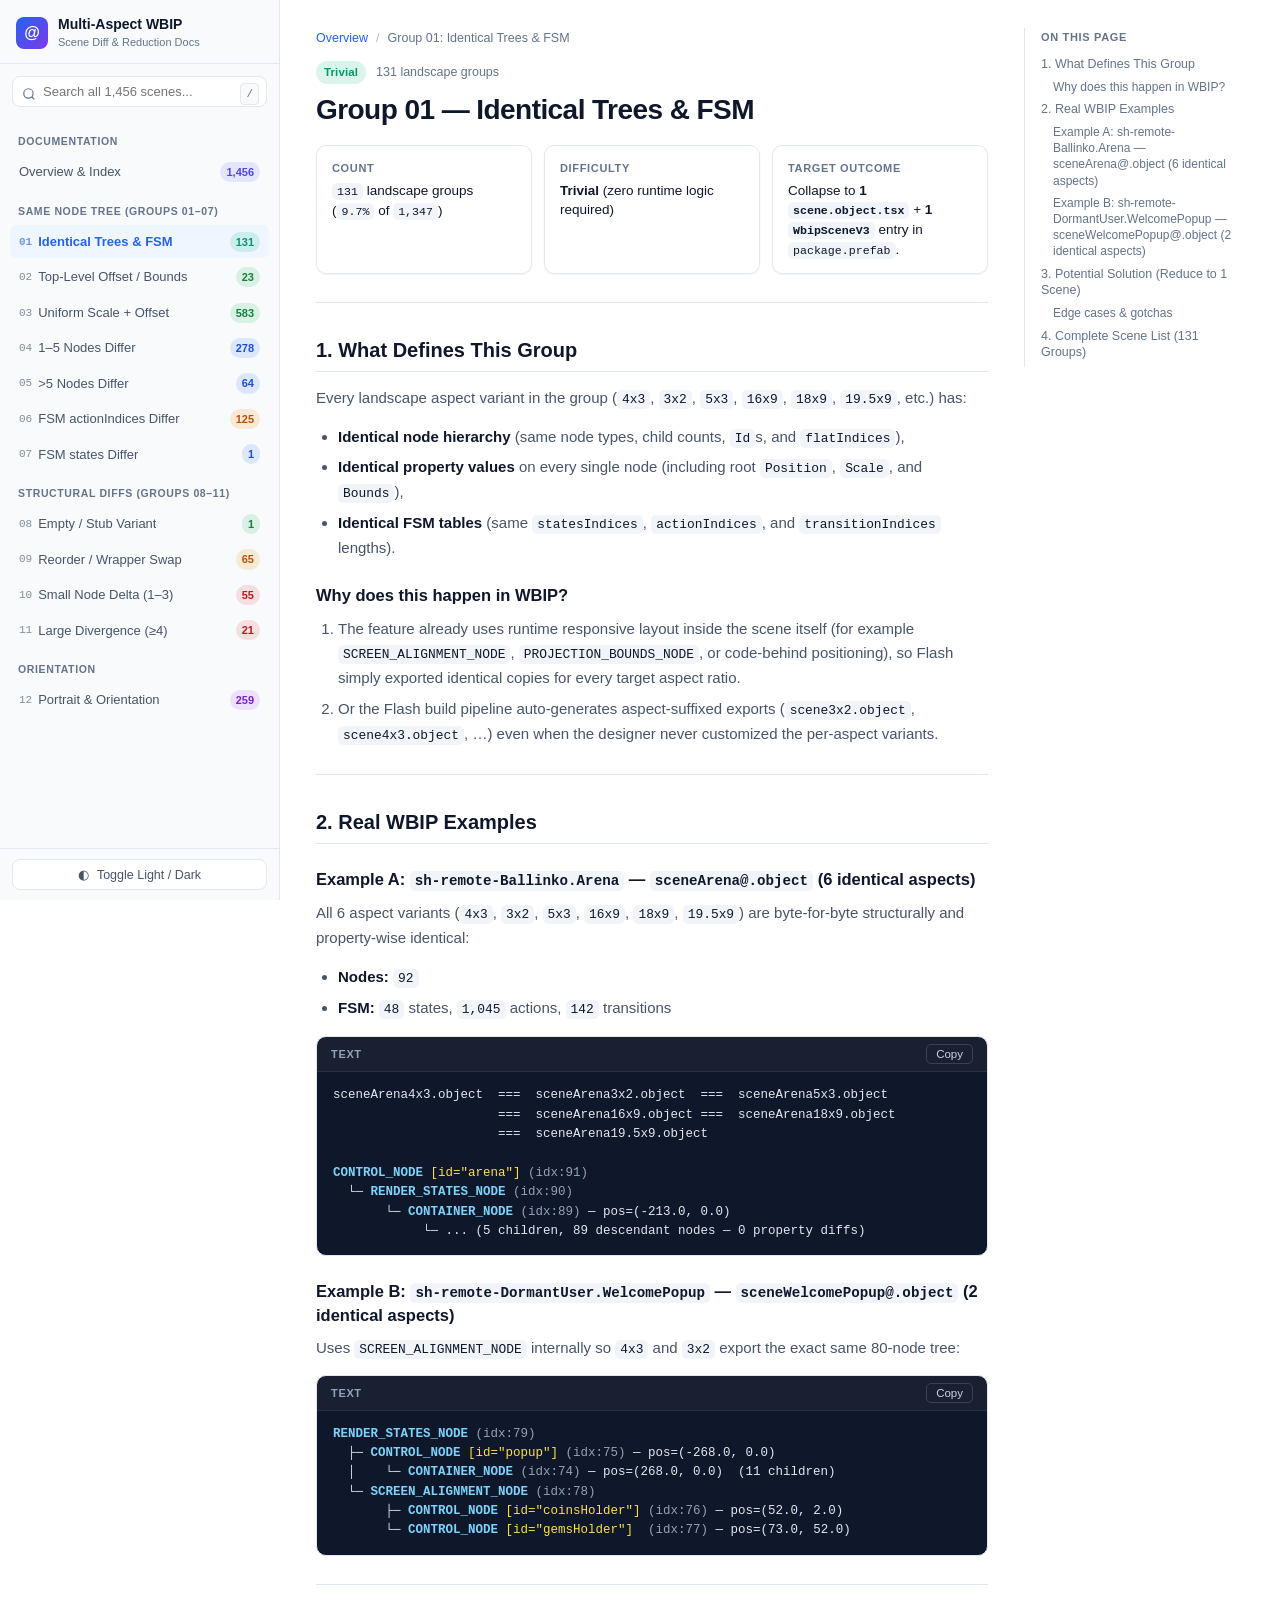
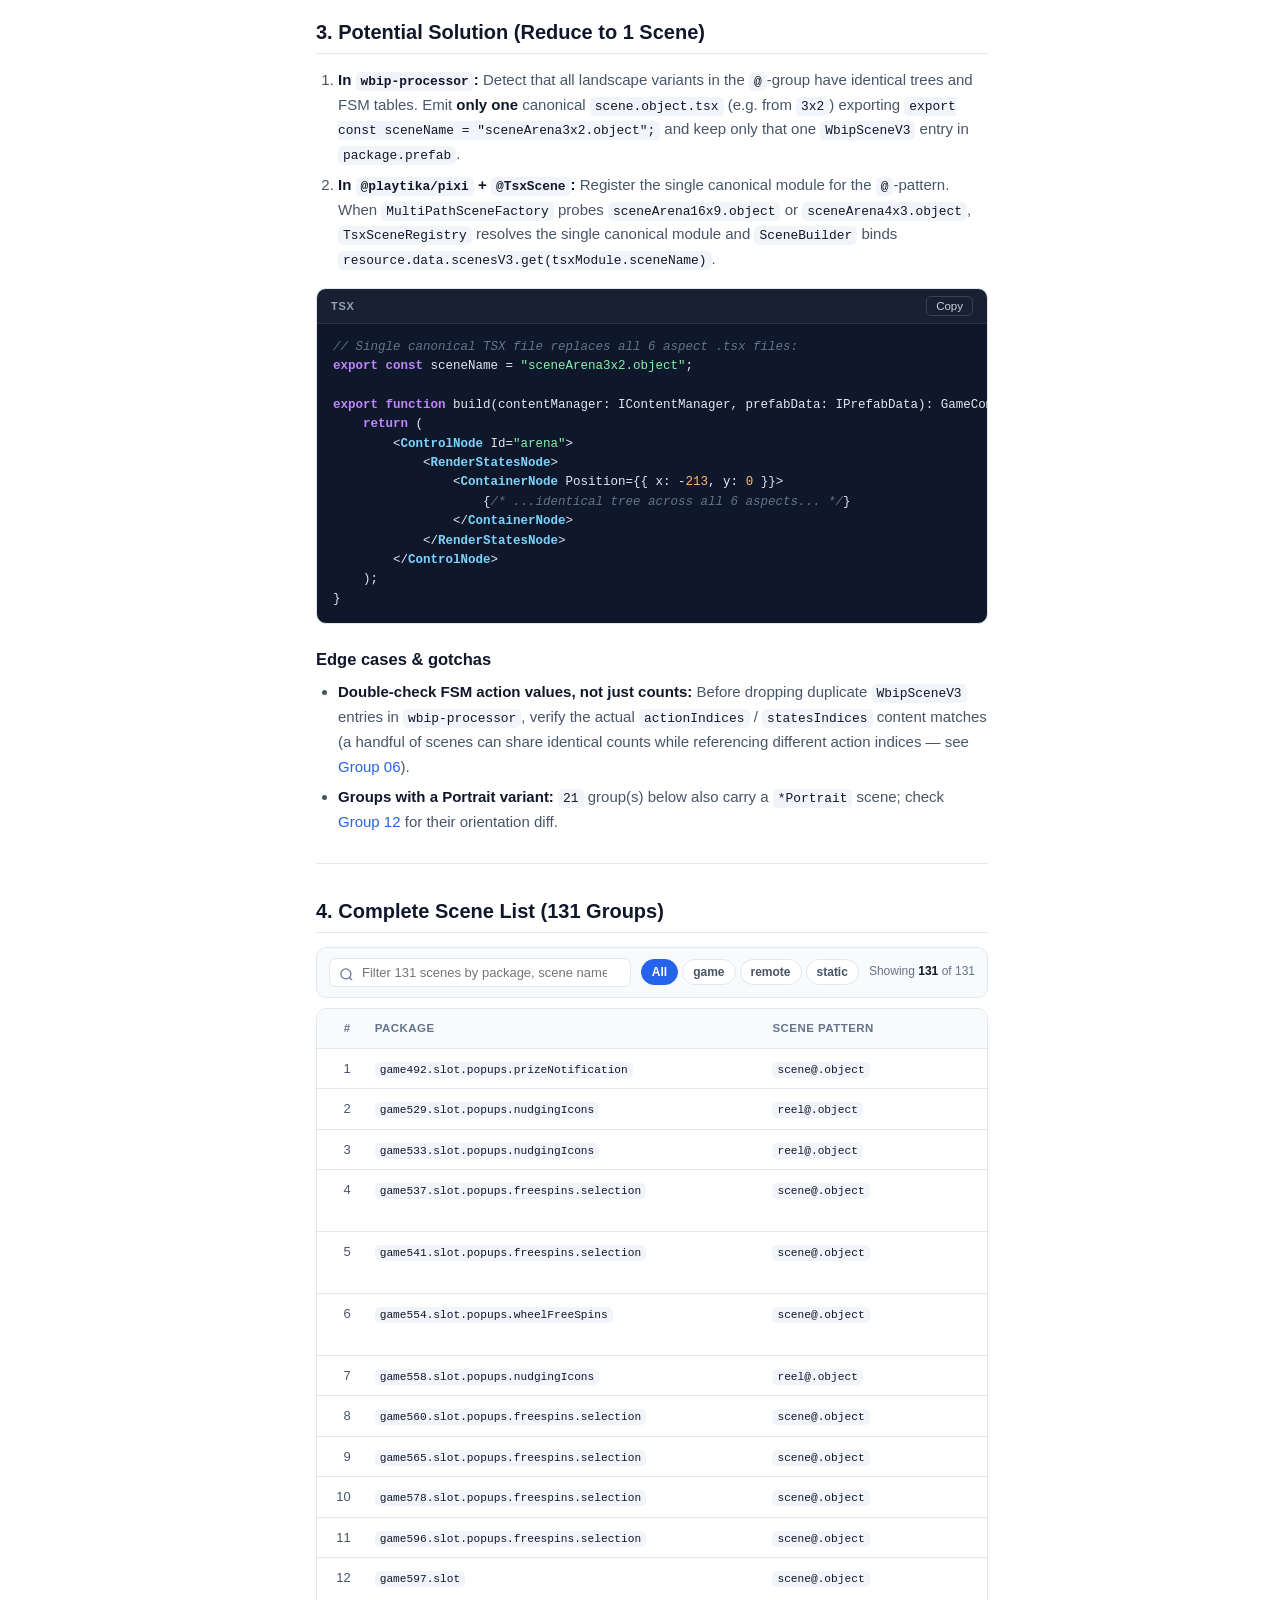
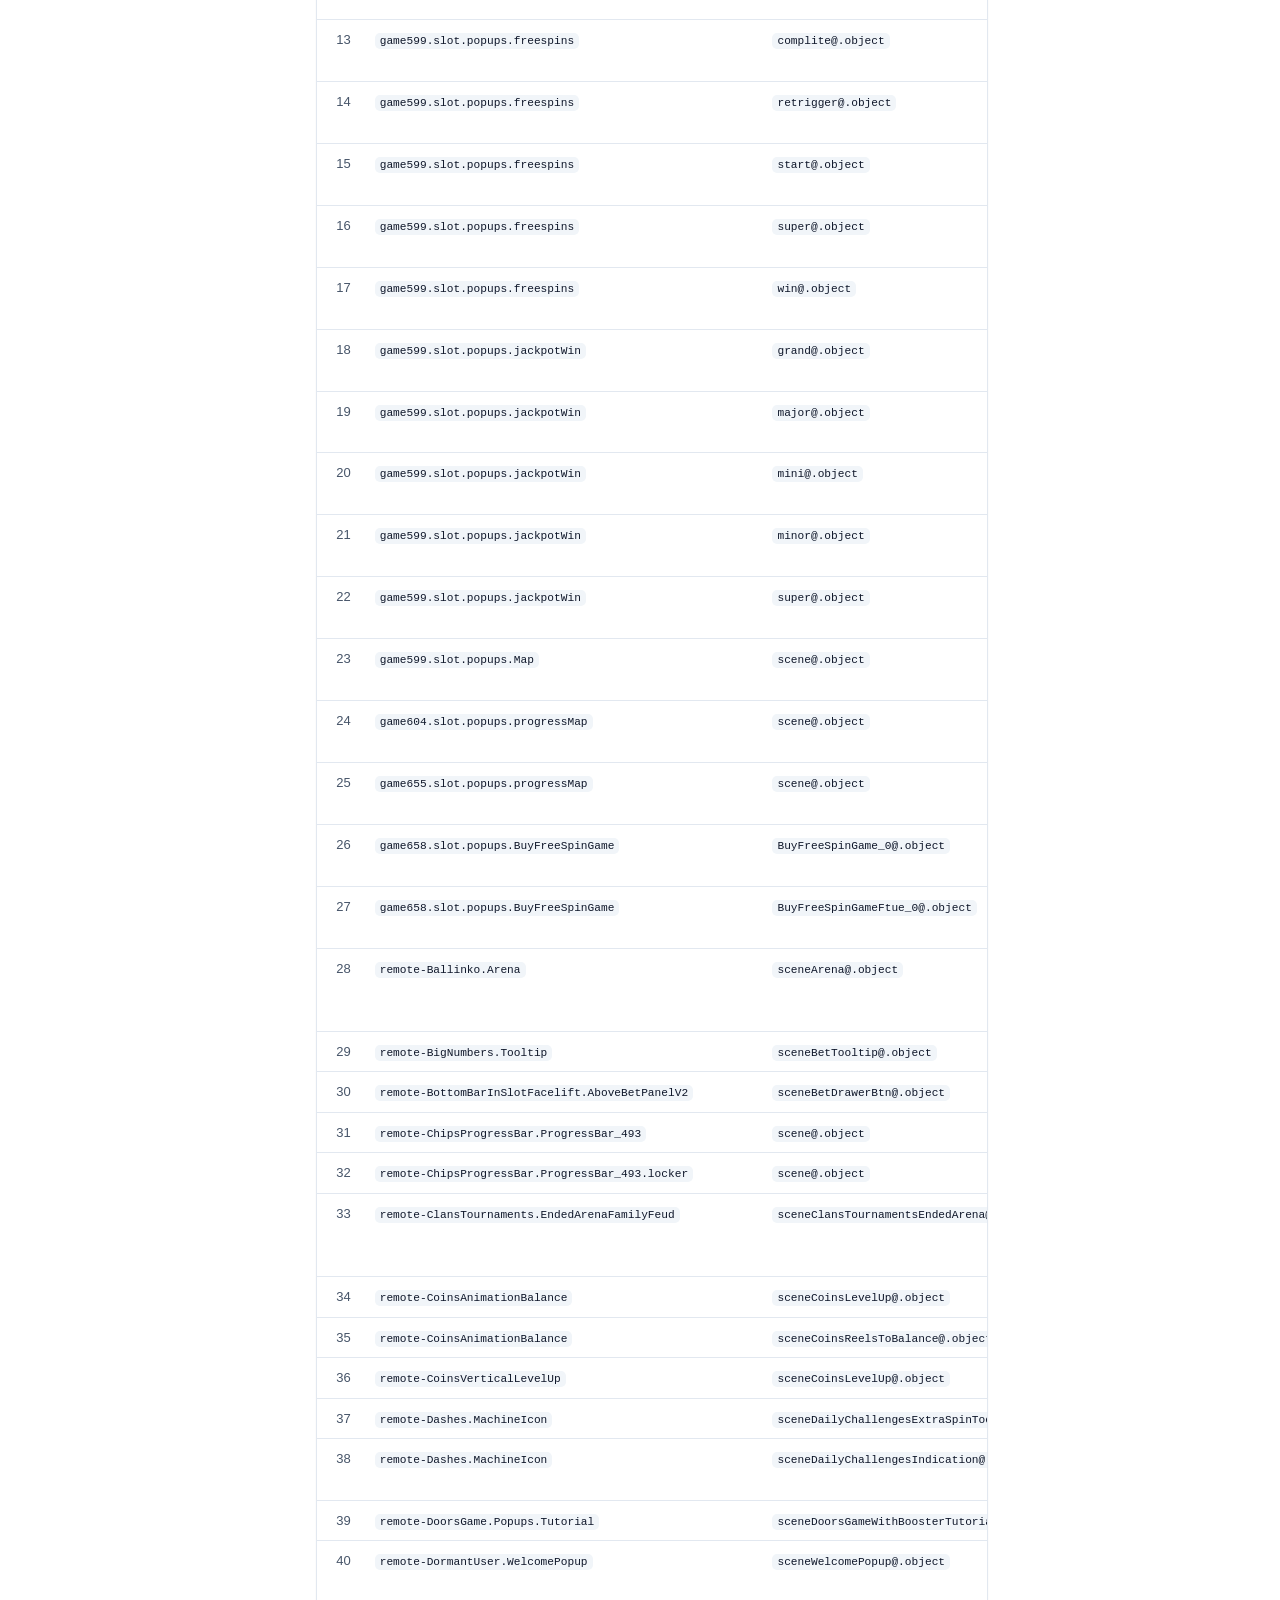
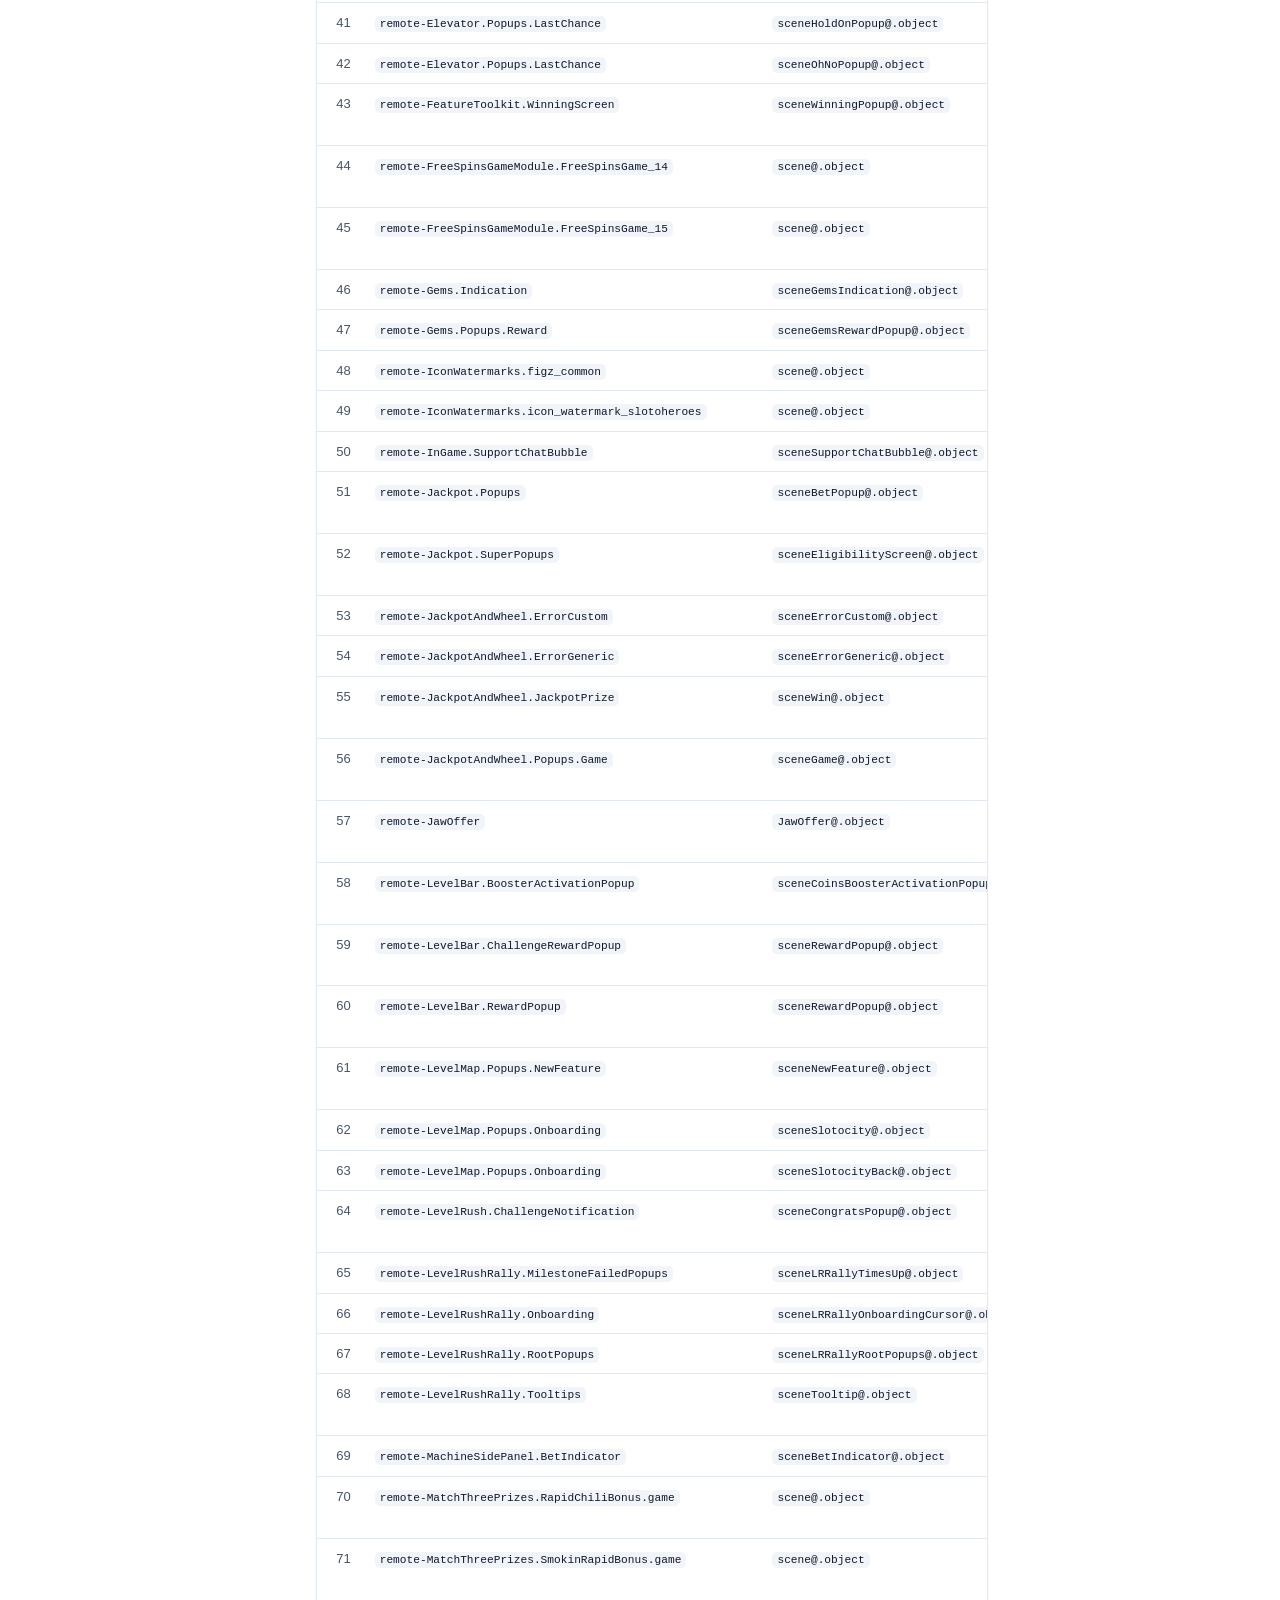
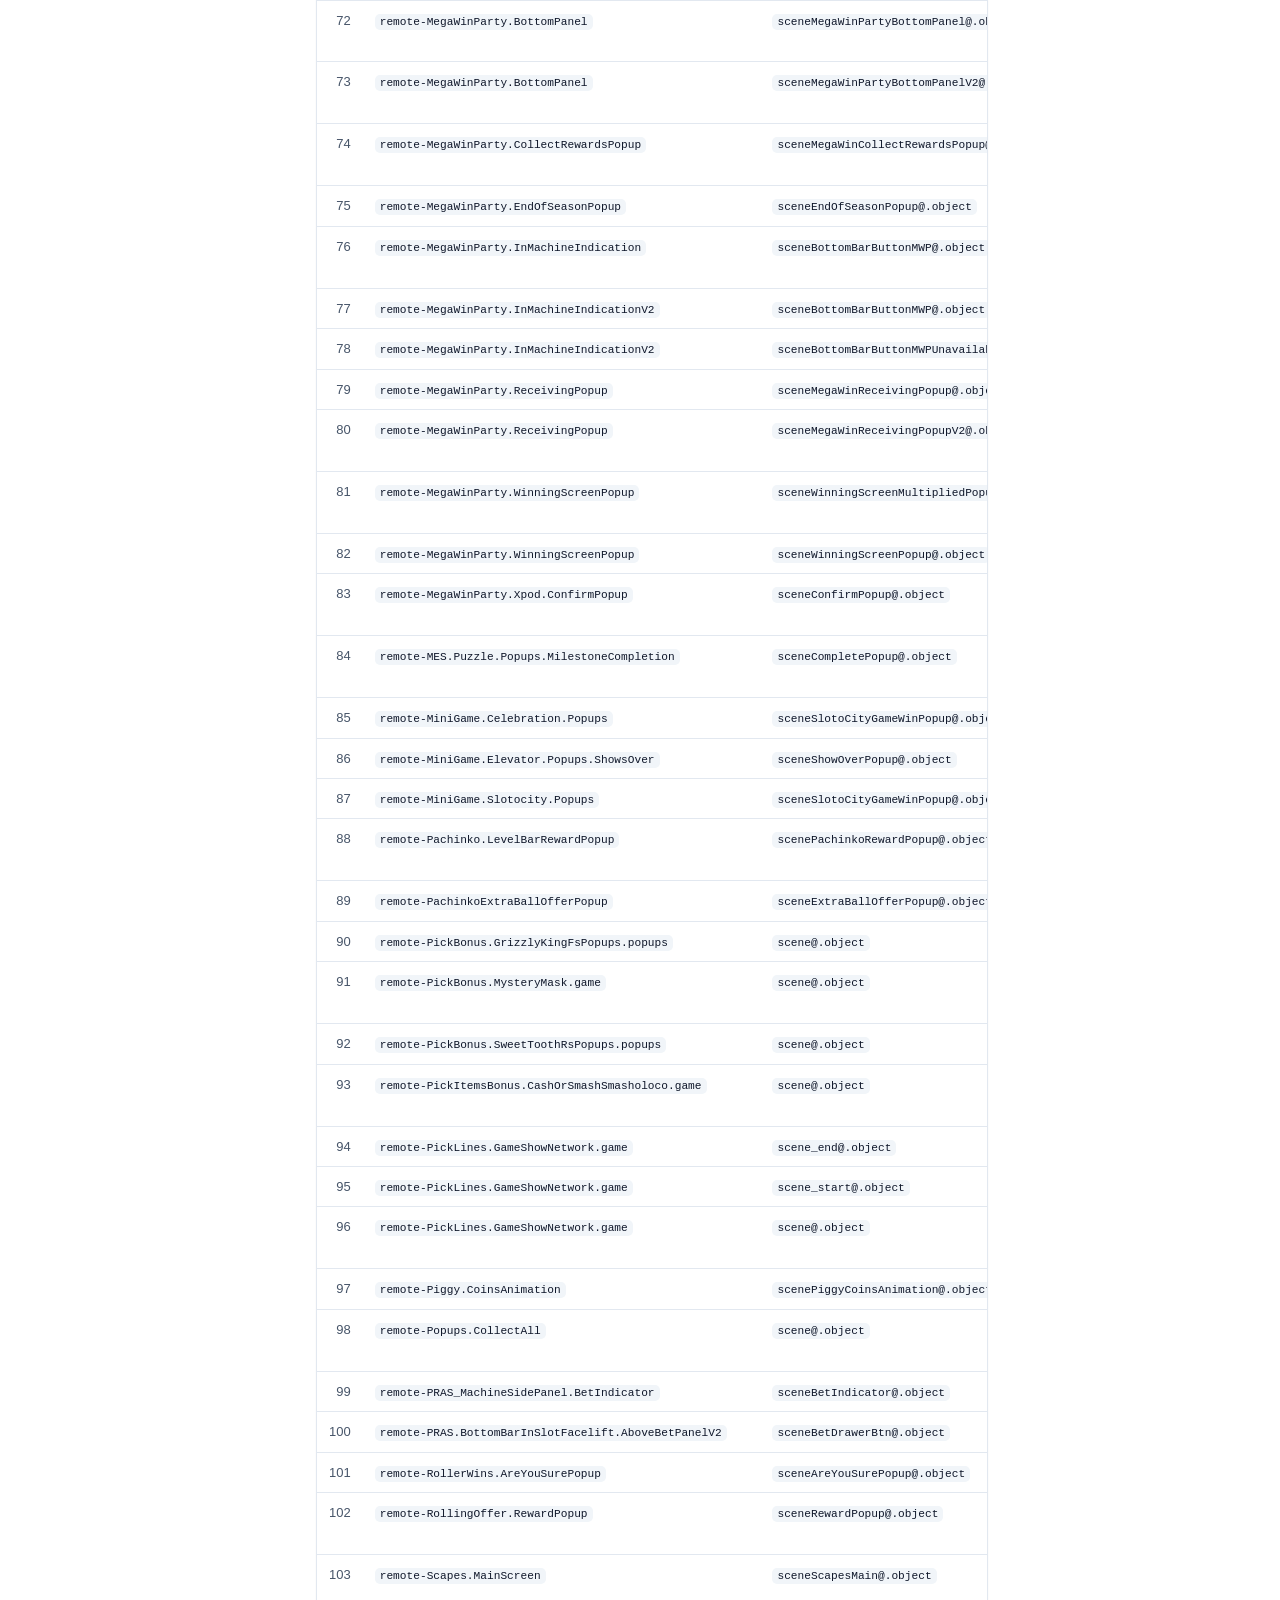
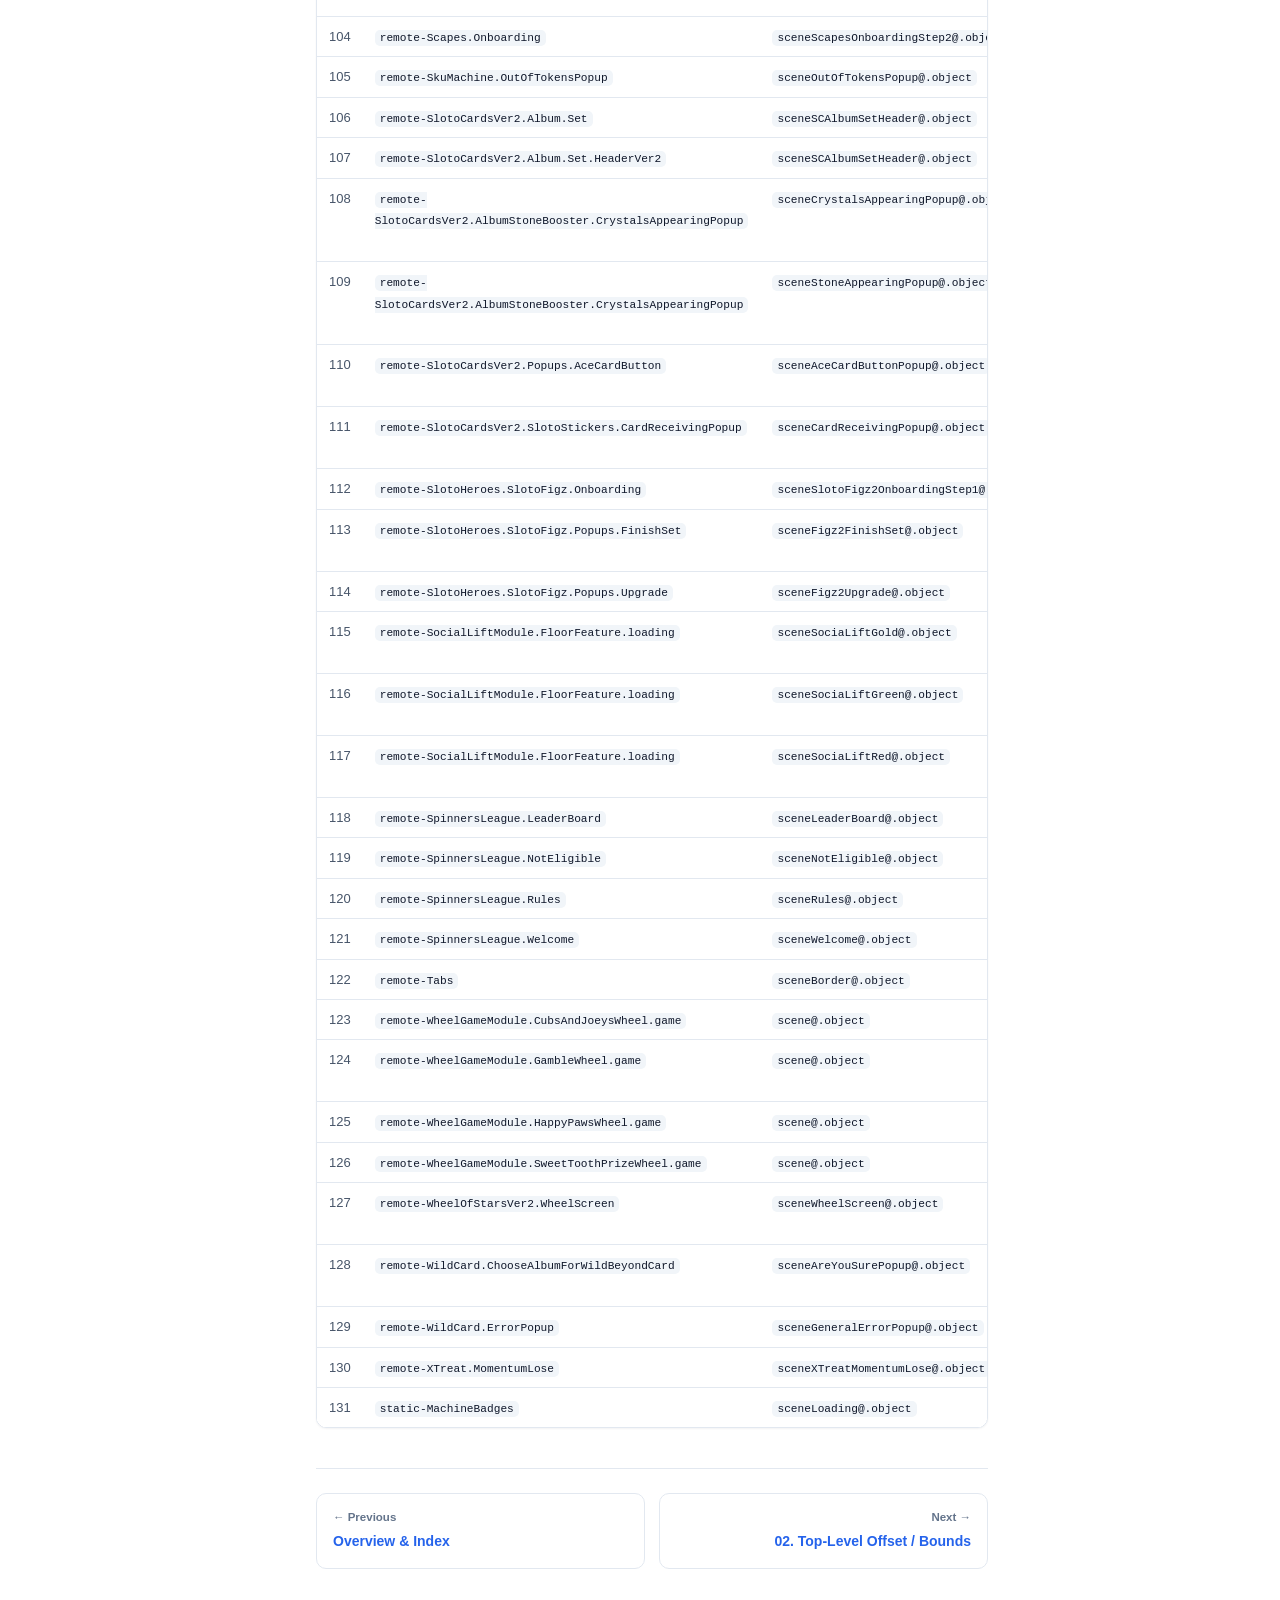
==== commit 42903926: "update docs" ====
--- a/01-identical.html
+++ b/01-identical.html
@@ -35,28 +35,28 @@
     </div>
     <div class="global-search-box">
       <svg class="search-icon" viewBox="0 0 24 24" width="14" height="14" fill="none" stroke="currentColor" stroke-width="2"><circle cx="11" cy="11" r="8"/><path d="m21 21-4.3-4.3"/></svg>
-      <input type="search" id="global-search-input" placeholder="Search all 508 scenes..." autocomplete="off" aria-label="Search all scenes across all groups" />
+      <input type="search" id="global-search-input" placeholder="Search all 1,456 scenes..." autocomplete="off" aria-label="Search all scenes across all groups" />
       <kbd>/</kbd>
       <div class="global-search-results" id="global-search-results" hidden></div>
     </div>
     <nav class="sidebar-nav" aria-label="Diff groups">
       <div class="nav-section-title">Documentation</div>
-      <a class="nav-item" href="./index.html"><span class="nav-label">Overview &amp; Index</span><span class="nav-count badge-index">508</span></a>
+      <a class="nav-item" href="./index.html"><span class="nav-label">Overview &amp; Index</span><span class="nav-count badge-index">1,456</span></a>
       <div class="nav-section-title">Same Node Tree (Groups 01–07)</div>
-      <a class="nav-item active" href="./01-identical.html"><span class="nav-label"><span class="nav-num">01</span>Identical Trees &amp; FSM</span><span class="nav-count badge-trivial">47</span></a>
-      <a class="nav-item" href="./02-root-offset-only.html"><span class="nav-label"><span class="nav-num">02</span>Top-Level Offset / Bounds</span><span class="nav-count badge-easy">8</span></a>
-      <a class="nav-item" href="./03-root-uniform-scale-offset.html"><span class="nav-label"><span class="nav-num">03</span>Uniform Scale + Offset</span><span class="nav-count badge-easy">157</span></a>
-      <a class="nav-item" href="./04-prop-diff-1-to-5-nodes.html"><span class="nav-label"><span class="nav-num">04</span>1–5 Nodes Differ</span><span class="nav-count badge-medium">79</span></a>
-      <a class="nav-item" href="./05-prop-diff-many-nodes.html"><span class="nav-label"><span class="nav-num">05</span>&gt;5 Nodes Differ</span><span class="nav-count badge-medium">39</span></a>
-      <a class="nav-item" href="./06-fsm-actions-differ.html"><span class="nav-label"><span class="nav-num">06</span>FSM actionIndices Differ</span><span class="nav-count badge-medhard">66</span></a>
+      <a class="nav-item active" href="./01-identical.html"><span class="nav-label"><span class="nav-num">01</span>Identical Trees &amp; FSM</span><span class="nav-count badge-trivial">131</span></a>
+      <a class="nav-item" href="./02-root-offset-only.html"><span class="nav-label"><span class="nav-num">02</span>Top-Level Offset / Bounds</span><span class="nav-count badge-easy">23</span></a>
+      <a class="nav-item" href="./03-root-uniform-scale-offset.html"><span class="nav-label"><span class="nav-num">03</span>Uniform Scale + Offset</span><span class="nav-count badge-easy">583</span></a>
+      <a class="nav-item" href="./04-prop-diff-1-to-5-nodes.html"><span class="nav-label"><span class="nav-num">04</span>1–5 Nodes Differ</span><span class="nav-count badge-medium">278</span></a>
+      <a class="nav-item" href="./05-prop-diff-many-nodes.html"><span class="nav-label"><span class="nav-num">05</span>&gt;5 Nodes Differ</span><span class="nav-count badge-medium">64</span></a>
+      <a class="nav-item" href="./06-fsm-actions-differ.html"><span class="nav-label"><span class="nav-num">06</span>FSM actionIndices Differ</span><span class="nav-count badge-medhard">125</span></a>
       <a class="nav-item" href="./07-fsm-states-differ.html"><span class="nav-label"><span class="nav-num">07</span>FSM states Differ</span><span class="nav-count badge-medium">1</span></a>
       <div class="nav-section-title">Structural Diffs (Groups 08–11)</div>
-      <a class="nav-item" href="./08-structural-empty-stub.html"><span class="nav-label"><span class="nav-num">08</span>Empty / Stub Variant</span><span class="nav-count badge-easy">2</span></a>
-      <a class="nav-item" href="./09-structural-wrapper-or-reorder.html"><span class="nav-label"><span class="nav-num">09</span>Reorder / Wrapper Swap</span><span class="nav-count badge-medhard">19</span></a>
-      <a class="nav-item" href="./10-structural-small-node-delta.html"><span class="nav-label"><span class="nav-num">10</span>Small Node Delta (1–3)</span><span class="nav-count badge-hard">29</span></a>
-      <a class="nav-item" href="./11-structural-large-divergence.html"><span class="nav-label"><span class="nav-num">11</span>Large Divergence (≥4)</span><span class="nav-count badge-hard">11</span></a>
+      <a class="nav-item" href="./08-structural-empty-stub.html"><span class="nav-label"><span class="nav-num">08</span>Empty / Stub Variant</span><span class="nav-count badge-easy">1</span></a>
+      <a class="nav-item" href="./09-structural-wrapper-or-reorder.html"><span class="nav-label"><span class="nav-num">09</span>Reorder / Wrapper Swap</span><span class="nav-count badge-medhard">65</span></a>
+      <a class="nav-item" href="./10-structural-small-node-delta.html"><span class="nav-label"><span class="nav-num">10</span>Small Node Delta (1–3)</span><span class="nav-count badge-hard">55</span></a>
+      <a class="nav-item" href="./11-structural-large-divergence.html"><span class="nav-label"><span class="nav-num">11</span>Large Divergence (≥4)</span><span class="nav-count badge-hard">21</span></a>
       <div class="nav-section-title">Orientation</div>
-      <a class="nav-item" href="./12-portrait-and-orientation.html"><span class="nav-label"><span class="nav-num">12</span>Portrait &amp; Orientation</span><span class="nav-count badge-mixed">113</span></a>
+      <a class="nav-item" href="./12-portrait-and-orientation.html"><span class="nav-label"><span class="nav-num">12</span>Portrait &amp; Orientation</span><span class="nav-count badge-mixed">259</span></a>
     </nav>
     <div class="sidebar-footer">
       <button type="button" class="theme-toggle" id="theme-toggle" aria-label="Toggle color theme">
@@ -75,11 +75,11 @@
           <div class="page-header">
           <div class="page-eyebrow">
             <span class="badge badge-trivial">Trivial</span>
-            <span class="eyebrow-count">47 landscape groups</span>
+            <span class="eyebrow-count">131 landscape groups</span>
           </div>
           <h1 id="group-01-identical-trees-fsm">Group 01 — Identical Trees &amp; FSM</h1>
         </div>
-<div class="meta-grid"><div class="meta-card"><div class="meta-label">Count</div><div class="meta-value"><code>47</code> landscape groups (<code>10.3%</code> of <code>458</code>)</div></div><div class="meta-card"><div class="meta-label">Difficulty</div><div class="meta-value"><strong>Trivial</strong> (zero runtime logic required)</div></div><div class="meta-card"><div class="meta-label">Target outcome</div><div class="meta-value">Collapse to <strong>1 <code>scene.object.tsx</code></strong> + <strong>1 <code>WbipSceneV3</code></strong> entry in <code>package.prefab</code>.</div></div></div>
+<div class="meta-grid"><div class="meta-card"><div class="meta-label">Count</div><div class="meta-value"><code>131</code> landscape groups (<code>9.7%</code> of <code>1,347</code>)</div></div><div class="meta-card"><div class="meta-label">Difficulty</div><div class="meta-value"><strong>Trivial</strong> (zero runtime logic required)</div></div><div class="meta-card"><div class="meta-label">Target outcome</div><div class="meta-value">Collapse to <strong>1 <code>scene.object.tsx</code></strong> + <strong>1 <code>WbipSceneV3</code></strong> entry in <code>package.prefab</code>.</div></div></div>
 <hr class="section-divider" />
 <h2 id="1-what-defines-this-group"><a class="anchor" href="#1-what-defines-this-group" aria-hidden="true">#</a>1. What Defines This Group</h2>
 <p>Every landscape aspect variant in the group (<code>4x3</code>, <code>3x2</code>, <code>5x3</code>, <code>16x9</code>, <code>18x9</code>, <code>19.5x9</code>, etc.) has:</p>
@@ -145,18 +145,18 @@
 <h3 id="edge-cases-gotchas"><a class="anchor" href="#edge-cases-gotchas" aria-hidden="true">#</a>Edge cases &amp; gotchas</h3>
 <ul><li><strong>Double-check FSM action values, not just counts:</strong> Before dropping duplicate <code>WbipSceneV3</code> entries in <code>wbip-processor</code>, verify the actual <code>actionIndices</code> / <code>statesIndices</code> content matches (a handful of scenes can share identical counts while referencing different action indices — see <a href="./06-fsm-actions-differ.html">Group 06</a>).</li><li><strong>Groups with a Portrait variant:</strong> <code>21</code> group(s) below also carry a <code>*Portrait</code> scene; check <a href="./12-portrait-and-orientation.html">Group 12</a> for their orientation diff.</li></ul>
 <hr class="section-divider" />
-<h2 id="4-complete-scene-list-47-groups"><a class="anchor" href="#4-complete-scene-list-47-groups" aria-hidden="true">#</a>4. Complete Scene List (47 Groups)</h2>
+<h2 id="4-complete-scene-list-131-groups"><a class="anchor" href="#4-complete-scene-list-131-groups" aria-hidden="true">#</a>4. Complete Scene List (131 Groups)</h2>
 <div class="table-toolbar" data-table-toolbar="tbl-01-1">
               <div class="table-search-wrap">
                 <svg class="search-icon" viewBox="0 0 24 24" width="15" height="15" fill="none" stroke="currentColor" stroke-width="2"><circle cx="11" cy="11" r="8"/><path d="m21 21-4.3-4.3"/></svg>
-                <input type="search" class="table-search" placeholder="Filter 47 scenes by package, scene name, aspect, or property..." aria-label="Filter table" />
+                <input type="search" class="table-search" placeholder="Filter 131 scenes by package, scene name, aspect, or property..." aria-label="Filter table" />
               </div>
               <div class="scope-chips" role="group" aria-label="Filter by package scope">
                       <button type="button" class="chip active" data-scope="all">All</button>
                       <button type="button" class="chip" data-scope="game">game</button><button type="button" class="chip" data-scope="remote">remote</button><button type="button" class="chip" data-scope="static">static</button>
                     </div>
-              <span class="table-count" data-count>Showing <strong>47</strong> of 47</span>
-            </div><div class="table-wrap"><table id="tbl-01-1" class="inventory-table"><thead><tr><th class="align-right">#</th><th class="align-left">Package</th><th class="align-left">Scene Pattern</th><th class="align-left">Scope</th><th class="align-left">Landscape Aspects</th><th class="align-right">Nodes</th><th class="align-left">FSM (S / A / T)</th><th class="align-left">Also Has Portrait?</th></tr></thead><tbody><tr data-scope="game" data-search="1 sh-game554.slot.popups.wheelfreespins scene@.object game 4x3, 3x2 104 68 / 1023 / 422 no"><td class="align-right">1</td><td class="align-left"><code>sh-game554.slot.popups.wheelFreeSpins</code></td><td class="align-left"><code>scene@.object</code></td><td class="align-left"><span class="scope-pill scope-game">game</span></td><td class="align-left"><code>4x3</code>, <code>3x2</code></td><td class="align-right">104</td><td class="align-left">68 / 1023 / 422</td><td class="align-left">No</td></tr><tr data-scope="game" data-search="2 sh-game655.slot.popups.progressmap scene@.object game 4x3, 3x2 1172 940 / 59997 / 70850 no"><td class="align-right">2</td><td class="align-left"><code>sh-game655.slot.popups.progressMap</code></td><td class="align-left"><code>scene@.object</code></td><td class="align-left"><span class="scope-pill scope-game">game</span></td><td class="align-left"><code>4x3</code>, <code>3x2</code></td><td class="align-right">1172</td><td class="align-left">940 / 59997 / 70850</td><td class="align-left">No</td></tr><tr data-scope="game" data-search="3 sh-game658.slot.popups.buyfreespingame buyfreespingame_0@.object game 4x3, 3x2 114 37 / 1451 / 70 no"><td class="align-right">3</td><td class="align-left"><code>sh-game658.slot.popups.BuyFreeSpinGame</code></td><td class="align-left"><code>BuyFreeSpinGame_0@.object</code></td><td class="align-left"><span class="scope-pill scope-game">game</span></td><td class="align-left"><code>4x3</code>, <code>3x2</code></td><td class="align-right">114</td><td class="align-left">37 / 1451 / 70</td><td class="align-left">No</td></tr><tr data-scope="game" data-search="4 sh-game658.slot.popups.buyfreespingame buyfreespingameftue_0@.object game 4x3, 3x2 93 35 / 1248 / 58 no"><td class="align-right">4</td><td class="align-left"><code>sh-game658.slot.popups.BuyFreeSpinGame</code></td><td class="align-left"><code>BuyFreeSpinGameFtue_0@.object</code></td><td class="align-left"><span class="scope-pill scope-game">game</span></td><td class="align-left"><code>4x3</code>, <code>3x2</code></td><td class="align-right">93</td><td class="align-left">35 / 1248 / 58</td><td class="align-left">No</td></tr><tr data-scope="remote" data-search="5 sh-remote-ballinko.arena scenearena@.object remote 4x3, 3x2, 5x3, 16x9, 18x9, 19.5x9 92 48 / 1045 / 142 no"><td class="align-right">5</td><td class="align-left"><code>sh-remote-Ballinko.Arena</code></td><td class="align-left"><code>sceneArena@.object</code></td><td class="align-left"><span class="scope-pill scope-remote">remote</span></td><td class="align-left"><code>4x3</code>, <code>3x2</code>, <code>5x3</code>, <code>16x9</code>, <code>18x9</code>, <code>19.5x9</code></td><td class="align-right">92</td><td class="align-left">48 / 1045 / 142</td><td class="align-left">No</td></tr><tr data-scope="remote" data-search="6 sh-remote-bottombarinslotfacelift.abovebetpanelv2 scenebetdrawerbtn@.object remote 4x3, 3x2 6 13 / 32 / 20 3x2portrait"><td class="align-right">6</td><td class="align-left"><code>sh-remote-BottomBarInSlotFacelift.AboveBetPanelV2</code></td><td class="align-left"><code>sceneBetDrawerBtn@.object</code></td><td class="align-left"><span class="scope-pill scope-remote">remote</span></td><td class="align-left"><code>4x3</code>, <code>3x2</code></td><td class="align-right">6</td><td class="align-left">13 / 32 / 20</td><td class="align-left"><code>3x2Portrait</code></td></tr><tr data-scope="remote" data-search="7 sh-remote-coinsanimationbalance scenecoinslevelup@.object remote 4x3, 3x2 4 3 / 78 / 2 3x2portrait, 16x9portrait"><td class="align-right">7</td><td class="align-left"><code>sh-remote-CoinsAnimationBalance</code></td><td class="align-left"><code>sceneCoinsLevelUp@.object</code></td><td class="align-left"><span class="scope-pill scope-remote">remote</span></td><td class="align-left"><code>4x3</code>, <code>3x2</code></td><td class="align-right">4</td><td class="align-left">3 / 78 / 2</td><td class="align-left"><code>3x2Portrait</code>, <code>16x9Portrait</code></td></tr><tr data-scope="remote" data-search="8 sh-remote-coinsanimationbalance scenecoinsreelstobalance@.object remote 4x3, 3x2 4 3 / 90 / 2 3x2portrait, 16x9portrait"><td class="align-right">8</td><td class="align-left"><code>sh-remote-CoinsAnimationBalance</code></td><td class="align-left"><code>sceneCoinsReelsToBalance@.object</code></td><td class="align-left"><span class="scope-pill scope-remote">remote</span></td><td class="align-left"><code>4x3</code>, <code>3x2</code></td><td class="align-right">4</td><td class="align-left">3 / 90 / 2</td><td class="align-left"><code>3x2Portrait</code>, <code>16x9Portrait</code></td></tr><tr data-scope="remote" data-search="9 sh-remote-coinsv2.onboarding.inmachine sceneboostanimation@.object remote 4x3, 3x2 46 12 / 628 / 16 no"><td class="align-right">9</td><td class="align-left"><code>sh-remote-CoinsV2.Onboarding.InMachine</code></td><td class="align-left"><code>sceneBoostAnimation@.object</code></td><td class="align-left"><span class="scope-pill scope-remote">remote</span></td><td class="align-left"><code>4x3</code>, <code>3x2</code></td><td class="align-right">46</td><td class="align-left">12 / 628 / 16</td><td class="align-left">No</td></tr><tr data-scope="remote" data-search="10 sh-remote-coinsverticallevelup scenecoinslevelup@.object remote 4x3, 3x2 4 3 / 78 / 2 3x2portrait, 16x9portrait"><td class="align-right">10</td><td class="align-left"><code>sh-remote-CoinsVerticalLevelUp</code></td><td class="align-left"><code>sceneCoinsLevelUp@.object</code></td><td class="align-left"><span class="scope-pill scope-remote">remote</span></td><td class="align-left"><code>4x3</code>, <code>3x2</code></td><td class="align-right">4</td><td class="align-left">3 / 78 / 2</td><td class="align-left"><code>3x2Portrait</code>, <code>16x9Portrait</code></td></tr><tr data-scope="remote" data-search="11 sh-remote-dashes.machineicon scenedailychallengesextraspintooltip@.object remote 4x3, 3x2 51 19 / 72 / 22 4x3portrait, 3x2portrait"><td class="align-right">11</td><td class="align-left"><code>sh-remote-Dashes.MachineIcon</code></td><td class="align-left"><code>sceneDailyChallengesExtraSpinTooltip@.object</code></td><td class="align-left"><span class="scope-pill scope-remote">remote</span></td><td class="align-left"><code>4x3</code>, <code>3x2</code></td><td class="align-right">51</td><td class="align-left">19 / 72 / 22</td><td class="align-left"><code>4x3Portrait</code>, <code>3x2Portrait</code></td></tr><tr data-scope="remote" data-search="12 sh-remote-dashes.machineicon scenedailychallengesindication@.object remote 4x3, 3x2 166 51 / 3157 / 114 4x3portrait, 3x2portrait"><td class="align-right">12</td><td class="align-left"><code>sh-remote-Dashes.MachineIcon</code></td><td class="align-left"><code>sceneDailyChallengesIndication@.object</code></td><td class="align-left"><span class="scope-pill scope-remote">remote</span></td><td class="align-left"><code>4x3</code>, <code>3x2</code></td><td class="align-right">166</td><td class="align-left">51 / 3157 / 114</td><td class="align-left"><code>4x3Portrait</code>, <code>3x2Portrait</code></td></tr><tr data-scope="remote" data-search="13 sh-remote-dormantuser.welcomepopup scenewelcomepopup@.object remote 4x3, 3x2 80 31 / 1012 / 48 no"><td class="align-right">13</td><td class="align-left"><code>sh-remote-DormantUser.WelcomePopup</code></td><td class="align-left"><code>sceneWelcomePopup@.object</code></td><td class="align-left"><span class="scope-pill scope-remote">remote</span></td><td class="align-left"><code>4x3</code>, <code>3x2</code></td><td class="align-right">80</td><td class="align-left">31 / 1012 / 48</td><td class="align-left">No</td></tr><tr data-scope="remote" data-search="14 sh-remote-elevator.popups.lastchance sceneholdonpopup@.object remote 4x3, 3x2 21 13 / 140 / 16 no"><td class="align-right">14</td><td class="align-left"><code>sh-remote-Elevator.Popups.LastChance</code></td><td class="align-left"><code>sceneHoldOnPopup@.object</code></td><td class="align-left"><span class="scope-pill scope-remote">remote</span></td><td class="align-left"><code>4x3</code>, <code>3x2</code></td><td class="align-right">21</td><td class="align-left">13 / 140 / 16</td><td class="align-left">No</td></tr><tr data-scope="remote" data-search="15 sh-remote-elevator.popups.lastchance sceneohnopopup@.object remote 4x3, 3x2 52 44 / 470 / 62 no"><td class="align-right">15</td><td class="align-left"><code>sh-remote-Elevator.Popups.LastChance</code></td><td class="align-left"><code>sceneOhNoPopup@.object</code></td><td class="align-left"><span class="scope-pill scope-remote">remote</span></td><td class="align-left"><code>4x3</code>, <code>3x2</code></td><td class="align-right">52</td><td class="align-left">44 / 470 / 62</td><td class="align-left">No</td></tr><tr data-scope="remote" data-search="16 sh-remote-featuretoolkit.winningscreen scenewinningpopup@.object remote 4x3, 3x2 179 41 / 1572 / 56 3x2portrait"><td class="align-right">16</td><td class="align-left"><code>sh-remote-FeatureToolkit.WinningScreen</code></td><td class="align-left"><code>sceneWinningPopup@.object</code></td><td class="align-left"><span class="scope-pill scope-remote">remote</span></td><td class="align-left"><code>4x3</code>, <code>3x2</code></td><td class="align-right">179</td><td class="align-left">41 / 1572 / 56</td><td class="align-left"><code>3x2Portrait</code></td></tr><tr data-scope="remote" data-search="17 sh-remote-gems.indication scenegemsindication@.object remote 4x3, 3x2 16 6 / 347 / 20 3x2portrait"><td class="align-right">17</td><td class="align-left"><code>sh-remote-Gems.Indication</code></td><td class="align-left"><code>sceneGemsIndication@.object</code></td><td class="align-left"><span class="scope-pill scope-remote">remote</span></td><td class="align-left"><code>4x3</code>, <code>3x2</code></td><td class="align-right">16</td><td class="align-left">6 / 347 / 20</td><td class="align-left"><code>3x2Portrait</code></td></tr><tr data-scope="remote" data-search="18 sh-remote-ingame.supportchatbubble scenesupportchatbubble@.object remote 4x3, 3x2 10 7 / 11 / 10 4x3portrait, 3x2portrait"><td class="align-right">18</td><td class="align-left"><code>sh-remote-InGame.SupportChatBubble</code></td><td class="align-left"><code>sceneSupportChatBubble@.object</code></td><td class="align-left"><span class="scope-pill scope-remote">remote</span></td><td class="align-left"><code>4x3</code>, <code>3x2</code></td><td class="align-right">10</td><td class="align-left">7 / 11 / 10</td><td class="align-left"><code>4x3Portrait</code>, <code>3x2Portrait</code></td></tr><tr data-scope="remote" data-search="19 sh-remote-jackpotandwheel.jackpotprize scenewin@.object remote 4x3, 3x2 117 23 / 4531 / 346 no"><td class="align-right">19</td><td class="align-left"><code>sh-remote-JackpotAndWheel.JackpotPrize</code></td><td class="align-left"><code>sceneWin@.object</code></td><td class="align-left"><span class="scope-pill scope-remote">remote</span></td><td class="align-left"><code>4x3</code>, <code>3x2</code></td><td class="align-right">117</td><td class="align-left">23 / 4531 / 346</td><td class="align-left">No</td></tr><tr data-scope="remote" data-search="20 sh-remote-levelbar.rewardpopup scenerewardpopup@.object remote 4x3, 3x2, 5x3, 16x9 105 18 / 1670 / 24 4x3portrait, 3x2portrait"><td class="align-right">20</td><td class="align-left"><code>sh-remote-LevelBar.RewardPopup</code></td><td class="align-left"><code>sceneRewardPopup@.object</code></td><td class="align-left"><span class="scope-pill scope-remote">remote</span></td><td class="align-left"><code>4x3</code>, <code>3x2</code>, <code>5x3</code>, <code>16x9</code></td><td class="align-right">105</td><td class="align-left">18 / 1670 / 24</td><td class="align-left"><code>4x3Portrait</code>, <code>3x2Portrait</code></td></tr><tr data-scope="remote" data-search="21 sh-remote-levelmap.popups.newfeature scenenewfeature@.object remote 4x3, 3x2 648 42 / 10188 / 154 no"><td class="align-right">21</td><td class="align-left"><code>sh-remote-LevelMap.Popups.NewFeature</code></td><td class="align-left"><code>sceneNewFeature@.object</code></td><td class="align-left"><span class="scope-pill scope-remote">remote</span></td><td class="align-left"><code>4x3</code>, <code>3x2</code></td><td class="align-right">648</td><td class="align-left">42 / 10188 / 154</td><td class="align-left">No</td></tr><tr data-scope="remote" data-search="22 sh-remote-levelmap.popups.onboarding sceneslotocity@.object remote 4x3, 3x2 36 5 / 394 / 12 no"><td class="align-right">22</td><td class="align-left"><code>sh-remote-LevelMap.Popups.Onboarding</code></td><td class="align-left"><code>sceneSlotocity@.object</code></td><td class="align-left"><span class="scope-pill scope-remote">remote</span></td><td class="align-left"><code>4x3</code>, <code>3x2</code></td><td class="align-right">36</td><td class="align-left">5 / 394 / 12</td><td class="align-left">No</td></tr><tr data-scope="remote" data-search="23 sh-remote-levelmap.popups.onboarding sceneslotocityback@.object remote 4x3, 3x2 3 5 / 33 / 12 no"><td class="align-right">23</td><td class="align-left"><code>sh-remote-LevelMap.Popups.Onboarding</code></td><td class="align-left"><code>sceneSlotocityBack@.object</code></td><td class="align-left"><span class="scope-pill scope-remote">remote</span></td><td class="align-left"><code>4x3</code>, <code>3x2</code></td><td class="align-right">3</td><td class="align-left">5 / 33 / 12</td><td class="align-left">No</td></tr><tr data-scope="remote" data-search="24 sh-remote-megawinparty.bottompanel scenemegawinpartybottompanel@.object remote 4x3, 3x2 215 133 / 2610 / 238 4x3portrait, 3x2portrait"><td class="align-right">24</td><td class="align-left"><code>sh-remote-MegaWinParty.BottomPanel</code></td><td class="align-left"><code>sceneMegaWinPartyBottomPanel@.object</code></td><td class="align-left"><span class="scope-pill scope-remote">remote</span></td><td class="align-left"><code>4x3</code>, <code>3x2</code></td><td class="align-right">215</td><td class="align-left">133 / 2610 / 238</td><td class="align-left"><code>4x3Portrait</code>, <code>3x2Portrait</code></td></tr><tr data-scope="remote" data-search="25 sh-remote-megawinparty.bottompanel scenemegawinpartybottompanelv2@.object remote 4x3, 3x2 225 145 / 2669 / 264 4x3portrait, 3x2portrait"><td class="align-right">25</td><td class="align-left"><code>sh-remote-MegaWinParty.BottomPanel</code></td><td class="align-left"><code>sceneMegaWinPartyBottomPanelV2@.object</code></td><td class="align-left"><span class="scope-pill scope-remote">remote</span></td><td class="align-left"><code>4x3</code>, <code>3x2</code></td><td class="align-right">225</td><td class="align-left">145 / 2669 / 264</td><td class="align-left"><code>4x3Portrait</code>, <code>3x2Portrait</code></td></tr><tr data-scope="remote" data-search="26 sh-remote-megawinparty.collectrewardspopup scenemegawincollectrewardspopup@.object remote 4x3, 3x2 180 15 / 3058 / 16 3x2portrait"><td class="align-right">26</td><td class="align-left"><code>sh-remote-MegaWinParty.CollectRewardsPopup</code></td><td class="align-left"><code>sceneMegaWinCollectRewardsPopup@.object</code></td><td class="align-left"><span class="scope-pill scope-remote">remote</span></td><td class="align-left"><code>4x3</code>, <code>3x2</code></td><td class="align-right">180</td><td class="align-left">15 / 3058 / 16</td><td class="align-left"><code>3x2Portrait</code></td></tr><tr data-scope="remote" data-search="27 sh-remote-megawinparty.inmachineindication scenebottombarbuttonmwp@.object remote 4x3, 3x2 88 61 / 1415 / 132 3x2portrait"><td class="align-right">27</td><td class="align-left"><code>sh-remote-MegaWinParty.InMachineIndication</code></td><td class="align-left"><code>sceneBottomBarButtonMWP@.object</code></td><td class="align-left"><span class="scope-pill scope-remote">remote</span></td><td class="align-left"><code>4x3</code>, <code>3x2</code></td><td class="align-right">88</td><td class="align-left">61 / 1415 / 132</td><td class="align-left"><code>3x2Portrait</code></td></tr><tr data-scope="remote" data-search="28 sh-remote-megawinparty.receivingpopup scenemegawinreceivingpopup@.object remote 4x3, 3x2 47 14 / 572 / 46 3x2portrait"><td class="align-right">28</td><td class="align-left"><code>sh-remote-MegaWinParty.ReceivingPopup</code></td><td class="align-left"><code>sceneMegaWinReceivingPopup@.object</code></td><td class="align-left"><span class="scope-pill scope-remote">remote</span></td><td class="align-left"><code>4x3</code>, <code>3x2</code></td><td class="align-right">47</td><td class="align-left">14 / 572 / 46</td><td class="align-left"><code>3x2Portrait</code></td></tr><tr data-scope="remote" data-search="29 sh-remote-megawinparty.receivingpopup scenemegawinreceivingpopupv2@.object remote 4x3, 3x2 51 15 / 1114 / 50 3x2portrait"><td class="align-right">29</td><td class="align-left"><code>sh-remote-MegaWinParty.ReceivingPopup</code></td><td class="align-left"><code>sceneMegaWinReceivingPopupV2@.object</code></td><td class="align-left"><span class="scope-pill scope-remote">remote</span></td><td class="align-left"><code>4x3</code>, <code>3x2</code></td><td class="align-right">51</td><td class="align-left">15 / 1114 / 50</td><td class="align-left"><code>3x2Portrait</code></td></tr><tr data-scope="remote" data-search="30 sh-remote-megawinparty.winningscreenpopup scenewinningscreenmultipliedpopup@.object remote 4x3, 3x2 255 18 / 6233 / 26 3x2portrait"><td class="align-right">30</td><td class="align-left"><code>sh-remote-MegaWinParty.WinningScreenPopup</code></td><td class="align-left"><code>sceneWinningScreenMultipliedPopup@.object</code></td><td class="align-left"><span class="scope-pill scope-remote">remote</span></td><td class="align-left"><code>4x3</code>, <code>3x2</code></td><td class="align-right">255</td><td class="align-left">18 / 6233 / 26</td><td class="align-left"><code>3x2Portrait</code></td></tr><tr data-scope="remote" data-search="31 sh-remote-megawinparty.winningscreenpopup scenewinningscreenpopup@.object remote 4x3, 3x2 44 11 / 858 / 16 3x2portrait"><td class="align-right">31</td><td class="align-left"><code>sh-remote-MegaWinParty.WinningScreenPopup</code></td><td class="align-left"><code>sceneWinningScreenPopup@.object</code></td><td class="align-left"><span class="scope-pill scope-remote">remote</span></td><td class="align-left"><code>4x3</code>, <code>3x2</code></td><td class="align-right">44</td><td class="align-left">11 / 858 / 16</td><td class="align-left"><code>3x2Portrait</code></td></tr><tr data-scope="remote" data-search="32 sh-remote-megawinparty.xpod.confirmpopup sceneconfirmpopup@.object remote 4x3, 3x2 104 21 / 2071 / 24 3x2portrait"><td class="align-right">32</td><td class="align-left"><code>sh-remote-MegaWinParty.Xpod.ConfirmPopup</code></td><td class="align-left"><code>sceneConfirmPopup@.object</code></td><td class="align-left"><span class="scope-pill scope-remote">remote</span></td><td class="align-left"><code>4x3</code>, <code>3x2</code></td><td class="align-right">104</td><td class="align-left">21 / 2071 / 24</td><td class="align-left"><code>3x2Portrait</code></td></tr><tr data-scope="remote" data-search="33 sh-remote-mes.puzzle.popups.milestonecompletion scenecompletepopup@.object remote 4x3, 3x2, 16x9 285 11 / 7154 / 12 no"><td class="align-right">33</td><td class="align-left"><code>sh-remote-MES.Puzzle.Popups.MilestoneCompletion</code></td><td class="align-left"><code>sceneCompletePopup@.object</code></td><td class="align-left"><span class="scope-pill scope-remote">remote</span></td><td class="align-left"><code>4x3</code>, <code>3x2</code>, <code>16x9</code></td><td class="align-right">285</td><td class="align-left">11 / 7154 / 12</td><td class="align-left">No</td></tr><tr data-scope="remote" data-search="34 sh-remote-piggy.coinsanimation scenepiggycoinsanimation@.object remote 4x3, 3x2 3 3 / 90 / 2 3x2portrait"><td class="align-right">34</td><td class="align-left"><code>sh-remote-Piggy.CoinsAnimation</code></td><td class="align-left"><code>scenePiggyCoinsAnimation@.object</code></td><td class="align-left"><span class="scope-pill scope-remote">remote</span></td><td class="align-left"><code>4x3</code>, <code>3x2</code></td><td class="align-right">3</td><td class="align-left">3 / 90 / 2</td><td class="align-left"><code>3x2Portrait</code></td></tr><tr data-scope="remote" data-search="35 sh-remote-rollerwins.areyousurepopup sceneareyousurepopup@.object remote 4x3, 3x2 17 20 / 112 / 40 no"><td class="align-right">35</td><td class="align-left"><code>sh-remote-RollerWins.AreYouSurePopup</code></td><td class="align-left"><code>sceneAreYouSurePopup@.object</code></td><td class="align-left"><span class="scope-pill scope-remote">remote</span></td><td class="align-left"><code>4x3</code>, <code>3x2</code></td><td class="align-right">17</td><td class="align-left">20 / 112 / 40</td><td class="align-left">No</td></tr><tr data-scope="remote" data-search="36 sh-remote-rollingoffer.rewardpopup scenerewardpopup@.object remote 4x3, 3x2, 5x3, 16x9 90 16 / 2602 / 28 no"><td class="align-right">36</td><td class="align-left"><code>sh-remote-RollingOffer.RewardPopup</code></td><td class="align-left"><code>sceneRewardPopup@.object</code></td><td class="align-left"><span class="scope-pill scope-remote">remote</span></td><td class="align-left"><code>4x3</code>, <code>3x2</code>, <code>5x3</code>, <code>16x9</code></td><td class="align-right">90</td><td class="align-left">16 / 2602 / 28</td><td class="align-left">No</td></tr><tr data-scope="remote" data-search="37 sh-remote-scapes.mainscreen scenescapesmain@.object remote 4x3, 3x2 108 112 / 518 / 134 no"><td class="align-right">37</td><td class="align-left"><code>sh-remote-Scapes.MainScreen</code></td><td class="align-left"><code>sceneScapesMain@.object</code></td><td class="align-left"><span class="scope-pill scope-remote">remote</span></td><td class="align-left"><code>4x3</code>, <code>3x2</code></td><td class="align-right">108</td><td class="align-left">112 / 518 / 134</td><td class="align-left">No</td></tr><tr data-scope="remote" data-search="38 sh-remote-scapes.onboarding scenescapesonboardingstep2@.object remote 4x3, 3x2 8 3 / 42 / 2 no"><td class="align-right">38</td><td class="align-left"><code>sh-remote-Scapes.Onboarding</code></td><td class="align-left"><code>sceneScapesOnboardingStep2@.object</code></td><td class="align-left"><span class="scope-pill scope-remote">remote</span></td><td class="align-left"><code>4x3</code>, <code>3x2</code></td><td class="align-right">8</td><td class="align-left">3 / 42 / 2</td><td class="align-left">No</td></tr><tr data-scope="remote" data-search="39 sh-remote-slotocardsver2.album.set scenescalbumsetheader@.object remote 4x3, 3x2 98 37 / 652 / 110 no"><td class="align-right">39</td><td class="align-left"><code>sh-remote-SlotoCardsVer2.Album.Set</code></td><td class="align-left"><code>sceneSCAlbumSetHeader@.object</code></td><td class="align-left"><span class="scope-pill scope-remote">remote</span></td><td class="align-left"><code>4x3</code>, <code>3x2</code></td><td class="align-right">98</td><td class="align-left">37 / 652 / 110</td><td class="align-left">No</td></tr><tr data-scope="remote" data-search="40 sh-remote-slotocardsver2.album.set.headerver2 scenescalbumsetheader@.object remote 4x3, 3x2 57 7 / 575 / 12 no"><td class="align-right">40</td><td class="align-left"><code>sh-remote-SlotoCardsVer2.Album.Set.HeaderVer2</code></td><td class="align-left"><code>sceneSCAlbumSetHeader@.object</code></td><td class="align-left"><span class="scope-pill scope-remote">remote</span></td><td class="align-left"><code>4x3</code>, <code>3x2</code></td><td class="align-right">57</td><td class="align-left">7 / 575 / 12</td><td class="align-left">No</td></tr><tr data-scope="remote" data-search="41 sh-remote-slotocardsver2.albumstonebooster.crystalsappearingpopup scenecrystalsappearingpopup@.object remote 4x3, 3x2, 5x3, 16x9, 18x9, 19.5x9 25 4 / 239 / 6 no"><td class="align-right">41</td><td class="align-left"><code>sh-remote-SlotoCardsVer2.AlbumStoneBooster.CrystalsAppearingPopup</code></td><td class="align-left"><code>sceneCrystalsAppearingPopup@.object</code></td><td class="align-left"><span class="scope-pill scope-remote">remote</span></td><td class="align-left"><code>4x3</code>, <code>3x2</code>, <code>5x3</code>, <code>16x9</code>, <code>18x9</code>, <code>19.5x9</code></td><td class="align-right">25</td><td class="align-left">4 / 239 / 6</td><td class="align-left">No</td></tr><tr data-scope="remote" data-search="42 sh-remote-slotocardsver2.albumstonebooster.crystalsappearingpopup scenestoneappearingpopup@.object remote 4x3, 3x2, 5x3, 16x9, 18x9, 19.5x9 21 4 / 203 / 6 no"><td class="align-right">42</td><td class="align-left"><code>sh-remote-SlotoCardsVer2.AlbumStoneBooster.CrystalsAppearingPopup</code></td><td class="align-left"><code>sceneStoneAppearingPopup@.object</code></td><td class="align-left"><span class="scope-pill scope-remote">remote</span></td><td class="align-left"><code>4x3</code>, <code>3x2</code>, <code>5x3</code>, <code>16x9</code>, <code>18x9</code>, <code>19.5x9</code></td><td class="align-right">21</td><td class="align-left">4 / 203 / 6</td><td class="align-left">No</td></tr><tr data-scope="remote" data-search="43 sh-remote-slotocardsver2.slotostickers.cardreceivingpopup scenecardreceivingpopup@.object remote 4x3, 3x2, 5x3, 16x9 99 13 / 2309 / 32 no"><td class="align-right">43</td><td class="align-left"><code>sh-remote-SlotoCardsVer2.SlotoStickers.CardReceivingPopup</code></td><td class="align-left"><code>sceneCardReceivingPopup@.object</code></td><td class="align-left"><span class="scope-pill scope-remote">remote</span></td><td class="align-left"><code>4x3</code>, <code>3x2</code>, <code>5x3</code>, <code>16x9</code></td><td class="align-right">99</td><td class="align-left">13 / 2309 / 32</td><td class="align-left">No</td></tr><tr data-scope="remote" data-search="44 sh-remote-slotoheroes.slotofigz.popups.finishset scenefigz2finishset@.object remote 4x3, 3x2 114 18 / 2193 / 20 no"><td class="align-right">44</td><td class="align-left"><code>sh-remote-SlotoHeroes.SlotoFigz.Popups.FinishSet</code></td><td class="align-left"><code>sceneFigz2FinishSet@.object</code></td><td class="align-left"><span class="scope-pill scope-remote">remote</span></td><td class="align-left"><code>4x3</code>, <code>3x2</code></td><td class="align-right">114</td><td class="align-left">18 / 2193 / 20</td><td class="align-left">No</td></tr><tr data-scope="remote" data-search="45 sh-remote-tabs sceneborder@.object remote 4x3, 3x2 17 16 / 53 / 24 4x3portrait, 3x2portrait"><td class="align-right">45</td><td class="align-left"><code>sh-remote-Tabs</code></td><td class="align-left"><code>sceneBorder@.object</code></td><td class="align-left"><span class="scope-pill scope-remote">remote</span></td><td class="align-left"><code>4x3</code>, <code>3x2</code></td><td class="align-right">17</td><td class="align-left">16 / 53 / 24</td><td class="align-left"><code>4x3Portrait</code>, <code>3x2Portrait</code></td></tr><tr data-scope="remote" data-search="46 sh-remote-wheelofstarsver2.wheelscreen scenewheelscreen@.object remote 4x3, 3x2, 5x3, 16x9 687 503 / 7379 / 1070 no"><td class="align-right">46</td><td class="align-left"><code>sh-remote-WheelOfStarsVer2.WheelScreen</code></td><td class="align-left"><code>sceneWheelScreen@.object</code></td><td class="align-left"><span class="scope-pill scope-remote">remote</span></td><td class="align-left"><code>4x3</code>, <code>3x2</code>, <code>5x3</code>, <code>16x9</code></td><td class="align-right">687</td><td class="align-left">503 / 7379 / 1070</td><td class="align-left">No</td></tr><tr data-scope="static" data-search="47 sh-static-machinebadges sceneloading@.object static 4x3, 3x2 6 0 / 0 / 0 no"><td class="align-right">47</td><td class="align-left"><code>sh-static-MachineBadges</code></td><td class="align-left"><code>sceneLoading@.object</code></td><td class="align-left"><span class="scope-pill scope-static">static</span></td><td class="align-left"><code>4x3</code>, <code>3x2</code></td><td class="align-right">6</td><td class="align-left">0 / 0 / 0</td><td class="align-left">No</td></tr></tbody></table></div>
+              <span class="table-count" data-count>Showing <strong>131</strong> of 131</span>
+            </div><div class="table-wrap"><table id="tbl-01-1" class="inventory-table"><thead><tr><th class="align-right">#</th><th class="align-left">Package</th><th class="align-left">Scene Pattern</th><th class="align-left">Scope</th><th class="align-left">Landscape Aspects</th><th class="align-right">Nodes</th><th class="align-left">FSM (S / A)</th></tr></thead><tbody><tr data-scope="game" data-search="1 game492.slot.popups.prizenotification scene@.object game 4x3, 3x2 56"><td class="align-right">1</td><td class="align-left"><code>game492.slot.popups.prizeNotification</code></td><td class="align-left"><code>scene@.object</code></td><td class="align-left"><span class="scope-pill scope-game">game</span></td><td class="align-left"><code>4x3</code>, <code>3x2</code></td><td class="align-right">56</td><td class="align-left"><code>14 / 694</code></td></tr><tr data-scope="game" data-search="2 game529.slot.popups.nudgingicons reel@.object game 4x3, 3x2, 16x9 6"><td class="align-right">2</td><td class="align-left"><code>game529.slot.popups.nudgingIcons</code></td><td class="align-left"><code>reel@.object</code></td><td class="align-left"><span class="scope-pill scope-game">game</span></td><td class="align-left"><code>4x3</code>, <code>3x2</code>, <code>16x9</code></td><td class="align-right">6</td><td class="align-left"><code>11 / 70</code></td></tr><tr data-scope="game" data-search="3 game533.slot.popups.nudgingicons reel@.object game 4x3, 3x2, 16x9 6"><td class="align-right">3</td><td class="align-left"><code>game533.slot.popups.nudgingIcons</code></td><td class="align-left"><code>reel@.object</code></td><td class="align-left"><span class="scope-pill scope-game">game</span></td><td class="align-left"><code>4x3</code>, <code>3x2</code>, <code>16x9</code></td><td class="align-right">6</td><td class="align-left"><code>11 / 70</code></td></tr><tr data-scope="game" data-search="4 game537.slot.popups.freespins.selection scene@.object game 4x3, 3x2 257"><td class="align-right">4</td><td class="align-left"><code>game537.slot.popups.freespins.selection</code></td><td class="align-left"><code>scene@.object</code></td><td class="align-left"><span class="scope-pill scope-game">game</span></td><td class="align-left"><code>4x3</code>, <code>3x2</code></td><td class="align-right">257</td><td class="align-left"><code>40 / 1394</code></td></tr><tr data-scope="game" data-search="5 game541.slot.popups.freespins.selection scene@.object game 4x3, 3x2 1533"><td class="align-right">5</td><td class="align-left"><code>game541.slot.popups.freespins.selection</code></td><td class="align-left"><code>scene@.object</code></td><td class="align-left"><span class="scope-pill scope-game">game</span></td><td class="align-left"><code>4x3</code>, <code>3x2</code></td><td class="align-right">1533</td><td class="align-left"><code>168 / 30073</code></td></tr><tr data-scope="game" data-search="6 game554.slot.popups.wheelfreespins scene@.object game 4x3, 3x2 104"><td class="align-right">6</td><td class="align-left"><code>game554.slot.popups.wheelFreeSpins</code></td><td class="align-left"><code>scene@.object</code></td><td class="align-left"><span class="scope-pill scope-game">game</span></td><td class="align-left"><code>4x3</code>, <code>3x2</code></td><td class="align-right">104</td><td class="align-left"><code>68 / 1023</code></td></tr><tr data-scope="game" data-search="7 game558.slot.popups.nudgingicons reel@.object game 4x3, 3x2, 16x9 6"><td class="align-right">7</td><td class="align-left"><code>game558.slot.popups.nudgingIcons</code></td><td class="align-left"><code>reel@.object</code></td><td class="align-left"><span class="scope-pill scope-game">game</span></td><td class="align-left"><code>4x3</code>, <code>3x2</code>, <code>16x9</code></td><td class="align-right">6</td><td class="align-left"><code>11 / 70</code></td></tr><tr data-scope="game" data-search="8 game560.slot.popups.freespins.selection scene@.object game 4x3, 3x2 17"><td class="align-right">8</td><td class="align-left"><code>game560.slot.popups.freespins.selection</code></td><td class="align-left"><code>scene@.object</code></td><td class="align-left"><span class="scope-pill scope-game">game</span></td><td class="align-left"><code>4x3</code>, <code>3x2</code></td><td class="align-right">17</td><td class="align-left"><code>34 / 198</code></td></tr><tr data-scope="game" data-search="9 game565.slot.popups.freespins.selection scene@.object game 4x3, 3x2 17"><td class="align-right">9</td><td class="align-left"><code>game565.slot.popups.freespins.selection</code></td><td class="align-left"><code>scene@.object</code></td><td class="align-left"><span class="scope-pill scope-game">game</span></td><td class="align-left"><code>4x3</code>, <code>3x2</code></td><td class="align-right">17</td><td class="align-left"><code>34 / 198</code></td></tr><tr data-scope="game" data-search="10 game578.slot.popups.freespins.selection scene@.object game 4x3, 3x2 17"><td class="align-right">10</td><td class="align-left"><code>game578.slot.popups.freespins.selection</code></td><td class="align-left"><code>scene@.object</code></td><td class="align-left"><span class="scope-pill scope-game">game</span></td><td class="align-left"><code>4x3</code>, <code>3x2</code></td><td class="align-right">17</td><td class="align-left"><code>34 / 198</code></td></tr><tr data-scope="game" data-search="11 game596.slot.popups.freespins.selection scene@.object game 4x3, 3x2 17"><td class="align-right">11</td><td class="align-left"><code>game596.slot.popups.freespins.selection</code></td><td class="align-left"><code>scene@.object</code></td><td class="align-left"><span class="scope-pill scope-game">game</span></td><td class="align-left"><code>4x3</code>, <code>3x2</code></td><td class="align-right">17</td><td class="align-left"><code>34 / 198</code></td></tr><tr data-scope="game" data-search="12 game597.slot scene@.object game 4x3, 3x2 126"><td class="align-right">12</td><td class="align-left"><code>game597.slot</code></td><td class="align-left"><code>scene@.object</code></td><td class="align-left"><span class="scope-pill scope-game">game</span></td><td class="align-left"><code>4x3</code>, <code>3x2</code></td><td class="align-right">126</td><td class="align-left"><code>89 / 1549</code></td></tr><tr data-scope="game" data-search="13 game599.slot.popups.freespins complite@.object game 4x3, 3x2, 5x3, 16x9 33"><td class="align-right">13</td><td class="align-left"><code>game599.slot.popups.freespins</code></td><td class="align-left"><code>complite@.object</code></td><td class="align-left"><span class="scope-pill scope-game">game</span></td><td class="align-left"><code>4x3</code>, <code>3x2</code>, <code>5x3</code>, <code>16x9</code></td><td class="align-right">33</td><td class="align-left"><code>3 / 126</code></td></tr><tr data-scope="game" data-search="14 game599.slot.popups.freespins retrigger@.object game 4x3, 3x2, 5x3, 16x9 45"><td class="align-right">14</td><td class="align-left"><code>game599.slot.popups.freespins</code></td><td class="align-left"><code>retrigger@.object</code></td><td class="align-left"><span class="scope-pill scope-game">game</span></td><td class="align-left"><code>4x3</code>, <code>3x2</code>, <code>5x3</code>, <code>16x9</code></td><td class="align-right">45</td><td class="align-left"><code>3 / 866</code></td></tr><tr data-scope="game" data-search="15 game599.slot.popups.freespins start@.object game 4x3, 3x2, 5x3, 16x9 25"><td class="align-right">15</td><td class="align-left"><code>game599.slot.popups.freespins</code></td><td class="align-left"><code>start@.object</code></td><td class="align-left"><span class="scope-pill scope-game">game</span></td><td class="align-left"><code>4x3</code>, <code>3x2</code>, <code>5x3</code>, <code>16x9</code></td><td class="align-right">25</td><td class="align-left"><code>23 / 254</code></td></tr><tr data-scope="game" data-search="16 game599.slot.popups.freespins super@.object game 4x3, 3x2, 5x3, 16x9 26"><td class="align-right">16</td><td class="align-left"><code>game599.slot.popups.freespins</code></td><td class="align-left"><code>super@.object</code></td><td class="align-left"><span class="scope-pill scope-game">game</span></td><td class="align-left"><code>4x3</code>, <code>3x2</code>, <code>5x3</code>, <code>16x9</code></td><td class="align-right">26</td><td class="align-left"><code>23 / 260</code></td></tr><tr data-scope="game" data-search="17 game599.slot.popups.freespins win@.object game 4x3, 3x2, 5x3, 16x9 28"><td class="align-right">17</td><td class="align-left"><code>game599.slot.popups.freespins</code></td><td class="align-left"><code>win@.object</code></td><td class="align-left"><span class="scope-pill scope-game">game</span></td><td class="align-left"><code>4x3</code>, <code>3x2</code>, <code>5x3</code>, <code>16x9</code></td><td class="align-right">28</td><td class="align-left"><code>23 / 293</code></td></tr><tr data-scope="game" data-search="18 game599.slot.popups.jackpotwin grand@.object game 4x3, 3x2, 5x3, 16x9 66"><td class="align-right">18</td><td class="align-left"><code>game599.slot.popups.jackpotWin</code></td><td class="align-left"><code>grand@.object</code></td><td class="align-left"><span class="scope-pill scope-game">game</span></td><td class="align-left"><code>4x3</code>, <code>3x2</code>, <code>5x3</code>, <code>16x9</code></td><td class="align-right">66</td><td class="align-left"><code>40 / 520</code></td></tr><tr data-scope="game" data-search="19 game599.slot.popups.jackpotwin major@.object game 4x3, 3x2, 5x3, 16x9 63"><td class="align-right">19</td><td class="align-left"><code>game599.slot.popups.jackpotWin</code></td><td class="align-left"><code>major@.object</code></td><td class="align-left"><span class="scope-pill scope-game">game</span></td><td class="align-left"><code>4x3</code>, <code>3x2</code>, <code>5x3</code>, <code>16x9</code></td><td class="align-right">63</td><td class="align-left"><code>37 / 479</code></td></tr><tr data-scope="game" data-search="20 game599.slot.popups.jackpotwin mini@.object game 4x3, 3x2, 5x3, 16x9 63"><td class="align-right">20</td><td class="align-left"><code>game599.slot.popups.jackpotWin</code></td><td class="align-left"><code>mini@.object</code></td><td class="align-left"><span class="scope-pill scope-game">game</span></td><td class="align-left"><code>4x3</code>, <code>3x2</code>, <code>5x3</code>, <code>16x9</code></td><td class="align-right">63</td><td class="align-left"><code>37 / 466</code></td></tr><tr data-scope="game" data-search="21 game599.slot.popups.jackpotwin minor@.object game 4x3, 3x2, 5x3, 16x9 63"><td class="align-right">21</td><td class="align-left"><code>game599.slot.popups.jackpotWin</code></td><td class="align-left"><code>minor@.object</code></td><td class="align-left"><span class="scope-pill scope-game">game</span></td><td class="align-left"><code>4x3</code>, <code>3x2</code>, <code>5x3</code>, <code>16x9</code></td><td class="align-right">63</td><td class="align-left"><code>37 / 467</code></td></tr><tr data-scope="game" data-search="22 game599.slot.popups.jackpotwin super@.object game 4x3, 3x2, 5x3, 16x9 53"><td class="align-right">22</td><td class="align-left"><code>game599.slot.popups.jackpotWin</code></td><td class="align-left"><code>super@.object</code></td><td class="align-left"><span class="scope-pill scope-game">game</span></td><td class="align-left"><code>4x3</code>, <code>3x2</code>, <code>5x3</code>, <code>16x9</code></td><td class="align-right">53</td><td class="align-left"><code>36 / 420</code></td></tr><tr data-scope="game" data-search="23 game599.slot.popups.map scene@.object game 4x3, 5x3, 16x9 911"><td class="align-right">23</td><td class="align-left"><code>game599.slot.popups.Map</code></td><td class="align-left"><code>scene@.object</code></td><td class="align-left"><span class="scope-pill scope-game">game</span></td><td class="align-left"><code>4x3</code>, <code>5x3</code>, <code>16x9</code></td><td class="align-right">911</td><td class="align-left"><code>249 / 6427</code></td></tr><tr data-scope="game" data-search="24 game604.slot.popups.progressmap scene@.object game 4x3, 3x2 1539"><td class="align-right">24</td><td class="align-left"><code>game604.slot.popups.progressMap</code></td><td class="align-left"><code>scene@.object</code></td><td class="align-left"><span class="scope-pill scope-game">game</span></td><td class="align-left"><code>4x3</code>, <code>3x2</code></td><td class="align-right">1539</td><td class="align-left"><code>842 / 48793</code></td></tr><tr data-scope="game" data-search="25 game655.slot.popups.progressmap scene@.object game 4x3, 3x2 1172"><td class="align-right">25</td><td class="align-left"><code>game655.slot.popups.progressMap</code></td><td class="align-left"><code>scene@.object</code></td><td class="align-left"><span class="scope-pill scope-game">game</span></td><td class="align-left"><code>4x3</code>, <code>3x2</code></td><td class="align-right">1172</td><td class="align-left"><code>940 / 59997</code></td></tr><tr data-scope="game" data-search="26 game658.slot.popups.buyfreespingame buyfreespingame_0@.object game 4x3, 3x2 114"><td class="align-right">26</td><td class="align-left"><code>game658.slot.popups.BuyFreeSpinGame</code></td><td class="align-left"><code>BuyFreeSpinGame_0@.object</code></td><td class="align-left"><span class="scope-pill scope-game">game</span></td><td class="align-left"><code>4x3</code>, <code>3x2</code></td><td class="align-right">114</td><td class="align-left"><code>37 / 1451</code></td></tr><tr data-scope="game" data-search="27 game658.slot.popups.buyfreespingame buyfreespingameftue_0@.object game 4x3, 3x2 93"><td class="align-right">27</td><td class="align-left"><code>game658.slot.popups.BuyFreeSpinGame</code></td><td class="align-left"><code>BuyFreeSpinGameFtue_0@.object</code></td><td class="align-left"><span class="scope-pill scope-game">game</span></td><td class="align-left"><code>4x3</code>, <code>3x2</code></td><td class="align-right">93</td><td class="align-left"><code>35 / 1248</code></td></tr><tr data-scope="remote" data-search="28 remote-ballinko.arena scenearena@.object remote 4x3, 3x2, 5x3, 16x9, 18x9, 19.5x9 92"><td class="align-right">28</td><td class="align-left"><code>remote-Ballinko.Arena</code></td><td class="align-left"><code>sceneArena@.object</code></td><td class="align-left"><span class="scope-pill scope-remote">remote</span></td><td class="align-left"><code>4x3</code>, <code>3x2</code>, <code>5x3</code>, <code>16x9</code>, <code>18x9</code>, <code>19.5x9</code></td><td class="align-right">92</td><td class="align-left"><code>48 / 1045</code></td></tr><tr data-scope="remote" data-search="29 remote-bignumbers.tooltip scenebettooltip@.object remote 4x3, 3x2 6"><td class="align-right">29</td><td class="align-left"><code>remote-BigNumbers.Tooltip</code></td><td class="align-left"><code>sceneBetTooltip@.object</code></td><td class="align-left"><span class="scope-pill scope-remote">remote</span></td><td class="align-left"><code>4x3</code>, <code>3x2</code></td><td class="align-right">6</td><td class="align-left"><code>3 / 2</code></td></tr><tr data-scope="remote" data-search="30 remote-bottombarinslotfacelift.abovebetpanelv2 scenebetdrawerbtn@.object remote 4x3, 3x2 6"><td class="align-right">30</td><td class="align-left"><code>remote-BottomBarInSlotFacelift.AboveBetPanelV2</code></td><td class="align-left"><code>sceneBetDrawerBtn@.object</code></td><td class="align-left"><span class="scope-pill scope-remote">remote</span></td><td class="align-left"><code>4x3</code>, <code>3x2</code></td><td class="align-right">6</td><td class="align-left"><code>13 / 32</code></td></tr><tr data-scope="remote" data-search="31 remote-chipsprogressbar.progressbar_493 scene@.object remote 4x3, 3x2 25"><td class="align-right">31</td><td class="align-left"><code>remote-ChipsProgressBar.ProgressBar_493</code></td><td class="align-left"><code>scene@.object</code></td><td class="align-left"><span class="scope-pill scope-remote">remote</span></td><td class="align-left"><code>4x3</code>, <code>3x2</code></td><td class="align-right">25</td><td class="align-left"><code>12 / 119</code></td></tr><tr data-scope="remote" data-search="32 remote-chipsprogressbar.progressbar_493.locker scene@.object remote 4x3, 3x2 15"><td class="align-right">32</td><td class="align-left"><code>remote-ChipsProgressBar.ProgressBar_493.locker</code></td><td class="align-left"><code>scene@.object</code></td><td class="align-left"><span class="scope-pill scope-remote">remote</span></td><td class="align-left"><code>4x3</code>, <code>3x2</code></td><td class="align-right">15</td><td class="align-left"><code>11 / 146</code></td></tr><tr data-scope="remote" data-search="33 remote-clanstournaments.endedarenafamilyfeud sceneclanstournamentsendedarena@.object remote 4x3, 3x2, 5x3, 16x9, 18x9, 19.5x9 47"><td class="align-right">33</td><td class="align-left"><code>remote-ClansTournaments.EndedArenaFamilyFeud</code></td><td class="align-left"><code>sceneClansTournamentsEndedArena@.object</code></td><td class="align-left"><span class="scope-pill scope-remote">remote</span></td><td class="align-left"><code>4x3</code>, <code>3x2</code>, <code>5x3</code>, <code>16x9</code>, <code>18x9</code>, <code>19.5x9</code></td><td class="align-right">47</td><td class="align-left"><code>13 / 612</code></td></tr><tr data-scope="remote" data-search="34 remote-coinsanimationbalance scenecoinslevelup@.object remote 4x3, 3x2 4"><td class="align-right">34</td><td class="align-left"><code>remote-CoinsAnimationBalance</code></td><td class="align-left"><code>sceneCoinsLevelUp@.object</code></td><td class="align-left"><span class="scope-pill scope-remote">remote</span></td><td class="align-left"><code>4x3</code>, <code>3x2</code></td><td class="align-right">4</td><td class="align-left"><code>3 / 78</code></td></tr><tr data-scope="remote" data-search="35 remote-coinsanimationbalance scenecoinsreelstobalance@.object remote 4x3, 3x2 4"><td class="align-right">35</td><td class="align-left"><code>remote-CoinsAnimationBalance</code></td><td class="align-left"><code>sceneCoinsReelsToBalance@.object</code></td><td class="align-left"><span class="scope-pill scope-remote">remote</span></td><td class="align-left"><code>4x3</code>, <code>3x2</code></td><td class="align-right">4</td><td class="align-left"><code>3 / 90</code></td></tr><tr data-scope="remote" data-search="36 remote-coinsverticallevelup scenecoinslevelup@.object remote 4x3, 3x2 4"><td class="align-right">36</td><td class="align-left"><code>remote-CoinsVerticalLevelUp</code></td><td class="align-left"><code>sceneCoinsLevelUp@.object</code></td><td class="align-left"><span class="scope-pill scope-remote">remote</span></td><td class="align-left"><code>4x3</code>, <code>3x2</code></td><td class="align-right">4</td><td class="align-left"><code>3 / 78</code></td></tr><tr data-scope="remote" data-search="37 remote-dashes.machineicon scenedailychallengesextraspintooltip@.object remote 4x3, 3x2 51"><td class="align-right">37</td><td class="align-left"><code>remote-Dashes.MachineIcon</code></td><td class="align-left"><code>sceneDailyChallengesExtraSpinTooltip@.object</code></td><td class="align-left"><span class="scope-pill scope-remote">remote</span></td><td class="align-left"><code>4x3</code>, <code>3x2</code></td><td class="align-right">51</td><td class="align-left"><code>19 / 72</code></td></tr><tr data-scope="remote" data-search="38 remote-dashes.machineicon scenedailychallengesindication@.object remote 4x3, 3x2 166"><td class="align-right">38</td><td class="align-left"><code>remote-Dashes.MachineIcon</code></td><td class="align-left"><code>sceneDailyChallengesIndication@.object</code></td><td class="align-left"><span class="scope-pill scope-remote">remote</span></td><td class="align-left"><code>4x3</code>, <code>3x2</code></td><td class="align-right">166</td><td class="align-left"><code>51 / 3157</code></td></tr><tr data-scope="remote" data-search="39 remote-doorsgame.popups.tutorial scenedoorsgamewithboostertutorial@.object remote 4x3, 3x2 70"><td class="align-right">39</td><td class="align-left"><code>remote-DoorsGame.Popups.Tutorial</code></td><td class="align-left"><code>sceneDoorsGameWithBoosterTutorial@.object</code></td><td class="align-left"><span class="scope-pill scope-remote">remote</span></td><td class="align-left"><code>4x3</code>, <code>3x2</code></td><td class="align-right">70</td><td class="align-left"><code>36 / 181</code></td></tr><tr data-scope="remote" data-search="40 remote-dormantuser.welcomepopup scenewelcomepopup@.object remote 4x3, 3x2 80"><td class="align-right">40</td><td class="align-left"><code>remote-DormantUser.WelcomePopup</code></td><td class="align-left"><code>sceneWelcomePopup@.object</code></td><td class="align-left"><span class="scope-pill scope-remote">remote</span></td><td class="align-left"><code>4x3</code>, <code>3x2</code></td><td class="align-right">80</td><td class="align-left"><code>31 / 1012</code></td></tr><tr data-scope="remote" data-search="41 remote-elevator.popups.lastchance sceneholdonpopup@.object remote 4x3, 3x2 21"><td class="align-right">41</td><td class="align-left"><code>remote-Elevator.Popups.LastChance</code></td><td class="align-left"><code>sceneHoldOnPopup@.object</code></td><td class="align-left"><span class="scope-pill scope-remote">remote</span></td><td class="align-left"><code>4x3</code>, <code>3x2</code></td><td class="align-right">21</td><td class="align-left"><code>13 / 140</code></td></tr><tr data-scope="remote" data-search="42 remote-elevator.popups.lastchance sceneohnopopup@.object remote 4x3, 3x2 52"><td class="align-right">42</td><td class="align-left"><code>remote-Elevator.Popups.LastChance</code></td><td class="align-left"><code>sceneOhNoPopup@.object</code></td><td class="align-left"><span class="scope-pill scope-remote">remote</span></td><td class="align-left"><code>4x3</code>, <code>3x2</code></td><td class="align-right">52</td><td class="align-left"><code>44 / 470</code></td></tr><tr data-scope="remote" data-search="43 remote-featuretoolkit.winningscreen scenewinningpopup@.object remote 4x3, 3x2 179"><td class="align-right">43</td><td class="align-left"><code>remote-FeatureToolkit.WinningScreen</code></td><td class="align-left"><code>sceneWinningPopup@.object</code></td><td class="align-left"><span class="scope-pill scope-remote">remote</span></td><td class="align-left"><code>4x3</code>, <code>3x2</code></td><td class="align-right">179</td><td class="align-left"><code>41 / 1572</code></td></tr><tr data-scope="remote" data-search="44 remote-freespinsgamemodule.freespinsgame_14 scene@.object remote 4x3, 3x2 318"><td class="align-right">44</td><td class="align-left"><code>remote-FreeSpinsGameModule.FreeSpinsGame_14</code></td><td class="align-left"><code>scene@.object</code></td><td class="align-left"><span class="scope-pill scope-remote">remote</span></td><td class="align-left"><code>4x3</code>, <code>3x2</code></td><td class="align-right">318</td><td class="align-left"><code>97 / 1316</code></td></tr><tr data-scope="remote" data-search="45 remote-freespinsgamemodule.freespinsgame_15 scene@.object remote 4x3, 3x2 346"><td class="align-right">45</td><td class="align-left"><code>remote-FreeSpinsGameModule.FreeSpinsGame_15</code></td><td class="align-left"><code>scene@.object</code></td><td class="align-left"><span class="scope-pill scope-remote">remote</span></td><td class="align-left"><code>4x3</code>, <code>3x2</code></td><td class="align-right">346</td><td class="align-left"><code>88 / 2577</code></td></tr><tr data-scope="remote" data-search="46 remote-gems.indication scenegemsindication@.object remote 4x3, 3x2 16"><td class="align-right">46</td><td class="align-left"><code>remote-Gems.Indication</code></td><td class="align-left"><code>sceneGemsIndication@.object</code></td><td class="align-left"><span class="scope-pill scope-remote">remote</span></td><td class="align-left"><code>4x3</code>, <code>3x2</code></td><td class="align-right">16</td><td class="align-left"><code>6 / 347</code></td></tr><tr data-scope="remote" data-search="47 remote-gems.popups.reward scenegemsrewardpopup@.object remote 4x3, 3x2 37"><td class="align-right">47</td><td class="align-left"><code>remote-Gems.Popups.Reward</code></td><td class="align-left"><code>sceneGemsRewardPopup@.object</code></td><td class="align-left"><span class="scope-pill scope-remote">remote</span></td><td class="align-left"><code>4x3</code>, <code>3x2</code></td><td class="align-right">37</td><td class="align-left"><code>12 / 379</code></td></tr><tr data-scope="remote" data-search="48 remote-iconwatermarks.figz_common scene@.object remote 4x3, 3x2 12"><td class="align-right">48</td><td class="align-left"><code>remote-IconWatermarks.figz_common</code></td><td class="align-left"><code>scene@.object</code></td><td class="align-left"><span class="scope-pill scope-remote">remote</span></td><td class="align-left"><code>4x3</code>, <code>3x2</code></td><td class="align-right">12</td><td class="align-left"><code>5 / 137</code></td></tr><tr data-scope="remote" data-search="49 remote-iconwatermarks.icon_watermark_slotoheroes scene@.object remote 4x3, 3x2 12"><td class="align-right">49</td><td class="align-left"><code>remote-IconWatermarks.icon_watermark_slotoheroes</code></td><td class="align-left"><code>scene@.object</code></td><td class="align-left"><span class="scope-pill scope-remote">remote</span></td><td class="align-left"><code>4x3</code>, <code>3x2</code></td><td class="align-right">12</td><td class="align-left"><code>5 / 137</code></td></tr><tr data-scope="remote" data-search="50 remote-ingame.supportchatbubble scenesupportchatbubble@.object remote 4x3, 3x2 10"><td class="align-right">50</td><td class="align-left"><code>remote-InGame.SupportChatBubble</code></td><td class="align-left"><code>sceneSupportChatBubble@.object</code></td><td class="align-left"><span class="scope-pill scope-remote">remote</span></td><td class="align-left"><code>4x3</code>, <code>3x2</code></td><td class="align-right">10</td><td class="align-left"><code>7 / 11</code></td></tr><tr data-scope="remote" data-search="51 remote-jackpot.popups scenebetpopup@.object remote 4x3, 3x2 153"><td class="align-right">51</td><td class="align-left"><code>remote-Jackpot.Popups</code></td><td class="align-left"><code>sceneBetPopup@.object</code></td><td class="align-left"><span class="scope-pill scope-remote">remote</span></td><td class="align-left"><code>4x3</code>, <code>3x2</code></td><td class="align-right">153</td><td class="align-left"><code>200 / 1246</code></td></tr><tr data-scope="remote" data-search="52 remote-jackpot.superpopups sceneeligibilityscreen@.object remote 4x3, 3x2 168"><td class="align-right">52</td><td class="align-left"><code>remote-Jackpot.SuperPopups</code></td><td class="align-left"><code>sceneEligibilityScreen@.object</code></td><td class="align-left"><span class="scope-pill scope-remote">remote</span></td><td class="align-left"><code>4x3</code>, <code>3x2</code></td><td class="align-right">168</td><td class="align-left"><code>80 / 2056</code></td></tr><tr data-scope="remote" data-search="53 remote-jackpotandwheel.errorcustom sceneerrorcustom@.object remote 4x3, 3x2, 20x9 17"><td class="align-right">53</td><td class="align-left"><code>remote-JackpotAndWheel.ErrorCustom</code></td><td class="align-left"><code>sceneErrorCustom@.object</code></td><td class="align-left"><span class="scope-pill scope-remote">remote</span></td><td class="align-left"><code>4x3</code>, <code>3x2</code>, <code>20x9</code></td><td class="align-right">17</td><td class="align-left"><code>3 / 6</code></td></tr><tr data-scope="remote" data-search="54 remote-jackpotandwheel.errorgeneric sceneerrorgeneric@.object remote 4x3, 3x2, 20x9 18"><td class="align-right">54</td><td class="align-left"><code>remote-JackpotAndWheel.ErrorGeneric</code></td><td class="align-left"><code>sceneErrorGeneric@.object</code></td><td class="align-left"><span class="scope-pill scope-remote">remote</span></td><td class="align-left"><code>4x3</code>, <code>3x2</code>, <code>20x9</code></td><td class="align-right">18</td><td class="align-left"><code>3 / 6</code></td></tr><tr data-scope="remote" data-search="55 remote-jackpotandwheel.jackpotprize scenewin@.object remote 4x3, 3x2, 20x9 117"><td class="align-right">55</td><td class="align-left"><code>remote-JackpotAndWheel.JackpotPrize</code></td><td class="align-left"><code>sceneWin@.object</code></td><td class="align-left"><span class="scope-pill scope-remote">remote</span></td><td class="align-left"><code>4x3</code>, <code>3x2</code>, <code>20x9</code></td><td class="align-right">117</td><td class="align-left"><code>23 / 4531</code></td></tr><tr data-scope="remote" data-search="56 remote-jackpotandwheel.popups.game scenegame@.object remote 4x3, 3x2, 20x9 338"><td class="align-right">56</td><td class="align-left"><code>remote-JackpotAndWheel.Popups.Game</code></td><td class="align-left"><code>sceneGame@.object</code></td><td class="align-left"><span class="scope-pill scope-remote">remote</span></td><td class="align-left"><code>4x3</code>, <code>3x2</code>, <code>20x9</code></td><td class="align-right">338</td><td class="align-left"><code>118 / 4102</code></td></tr><tr data-scope="remote" data-search="57 remote-jawoffer jawoffer@.object remote 4x3, 3x2, 19.5x9, 20x9 12"><td class="align-right">57</td><td class="align-left"><code>remote-JawOffer</code></td><td class="align-left"><code>JawOffer@.object</code></td><td class="align-left"><span class="scope-pill scope-remote">remote</span></td><td class="align-left"><code>4x3</code>, <code>3x2</code>, <code>19.5x9</code>, <code>20x9</code></td><td class="align-right">12</td><td class="align-left"><code>7 / 14</code></td></tr><tr data-scope="remote" data-search="58 remote-levelbar.boosteractivationpopup scenecoinsboosteractivationpopup@.object remote 4x3, 3x2, 5x3, 16x9 44"><td class="align-right">58</td><td class="align-left"><code>remote-LevelBar.BoosterActivationPopup</code></td><td class="align-left"><code>sceneCoinsBoosterActivationPopup@.object</code></td><td class="align-left"><span class="scope-pill scope-remote">remote</span></td><td class="align-left"><code>4x3</code>, <code>3x2</code>, <code>5x3</code>, <code>16x9</code></td><td class="align-right">44</td><td class="align-left"><code>4 / 492</code></td></tr><tr data-scope="remote" data-search="59 remote-levelbar.challengerewardpopup scenerewardpopup@.object remote 4x3, 3x2, 5x3, 16x9 98"><td class="align-right">59</td><td class="align-left"><code>remote-LevelBar.ChallengeRewardPopup</code></td><td class="align-left"><code>sceneRewardPopup@.object</code></td><td class="align-left"><span class="scope-pill scope-remote">remote</span></td><td class="align-left"><code>4x3</code>, <code>3x2</code>, <code>5x3</code>, <code>16x9</code></td><td class="align-right">98</td><td class="align-left"><code>11 / 730</code></td></tr><tr data-scope="remote" data-search="60 remote-levelbar.rewardpopup scenerewardpopup@.object remote 4x3, 3x2, 5x3, 16x9 105"><td class="align-right">60</td><td class="align-left"><code>remote-LevelBar.RewardPopup</code></td><td class="align-left"><code>sceneRewardPopup@.object</code></td><td class="align-left"><span class="scope-pill scope-remote">remote</span></td><td class="align-left"><code>4x3</code>, <code>3x2</code>, <code>5x3</code>, <code>16x9</code></td><td class="align-right">105</td><td class="align-left"><code>18 / 1670</code></td></tr><tr data-scope="remote" data-search="61 remote-levelmap.popups.newfeature scenenewfeature@.object remote 4x3, 3x2 648"><td class="align-right">61</td><td class="align-left"><code>remote-LevelMap.Popups.NewFeature</code></td><td class="align-left"><code>sceneNewFeature@.object</code></td><td class="align-left"><span class="scope-pill scope-remote">remote</span></td><td class="align-left"><code>4x3</code>, <code>3x2</code></td><td class="align-right">648</td><td class="align-left"><code>42 / 10188</code></td></tr><tr data-scope="remote" data-search="62 remote-levelmap.popups.onboarding sceneslotocity@.object remote 4x3, 3x2 36"><td class="align-right">62</td><td class="align-left"><code>remote-LevelMap.Popups.Onboarding</code></td><td class="align-left"><code>sceneSlotocity@.object</code></td><td class="align-left"><span class="scope-pill scope-remote">remote</span></td><td class="align-left"><code>4x3</code>, <code>3x2</code></td><td class="align-right">36</td><td class="align-left"><code>5 / 394</code></td></tr><tr data-scope="remote" data-search="63 remote-levelmap.popups.onboarding sceneslotocityback@.object remote 4x3, 3x2 3"><td class="align-right">63</td><td class="align-left"><code>remote-LevelMap.Popups.Onboarding</code></td><td class="align-left"><code>sceneSlotocityBack@.object</code></td><td class="align-left"><span class="scope-pill scope-remote">remote</span></td><td class="align-left"><code>4x3</code>, <code>3x2</code></td><td class="align-right">3</td><td class="align-left"><code>5 / 33</code></td></tr><tr data-scope="remote" data-search="64 remote-levelrush.challengenotification scenecongratspopup@.object remote 4x3, 3x2 43"><td class="align-right">64</td><td class="align-left"><code>remote-LevelRush.ChallengeNotification</code></td><td class="align-left"><code>sceneCongratsPopup@.object</code></td><td class="align-left"><span class="scope-pill scope-remote">remote</span></td><td class="align-left"><code>4x3</code>, <code>3x2</code></td><td class="align-right">43</td><td class="align-left"><code>22 / 1330</code></td></tr><tr data-scope="remote" data-search="65 remote-levelrushrally.milestonefailedpopups scenelrrallytimesup@.object remote 4x3, 3x2 17"><td class="align-right">65</td><td class="align-left"><code>remote-LevelRushRally.MilestoneFailedPopups</code></td><td class="align-left"><code>sceneLRRallyTimesUp@.object</code></td><td class="align-left"><span class="scope-pill scope-remote">remote</span></td><td class="align-left"><code>4x3</code>, <code>3x2</code></td><td class="align-right">17</td><td class="align-left"><code>4 / 236</code></td></tr><tr data-scope="remote" data-search="66 remote-levelrushrally.onboarding scenelrrallyonboardingcursor@.object remote 4x3, 3x2, 16x9 10"><td class="align-right">66</td><td class="align-left"><code>remote-LevelRushRally.Onboarding</code></td><td class="align-left"><code>sceneLRRallyOnboardingCursor@.object</code></td><td class="align-left"><span class="scope-pill scope-remote">remote</span></td><td class="align-left"><code>4x3</code>, <code>3x2</code>, <code>16x9</code></td><td class="align-right">10</td><td class="align-left"><code>4 / 185</code></td></tr><tr data-scope="remote" data-search="67 remote-levelrushrally.rootpopups scenelrrallyrootpopups@.object remote 4x3, 3x2, 5x3 9"><td class="align-right">67</td><td class="align-left"><code>remote-LevelRushRally.RootPopups</code></td><td class="align-left"><code>sceneLRRallyRootPopups@.object</code></td><td class="align-left"><span class="scope-pill scope-remote">remote</span></td><td class="align-left"><code>4x3</code>, <code>3x2</code>, <code>5x3</code></td><td class="align-right">9</td><td class="align-left"><code>3 / 2</code></td></tr><tr data-scope="remote" data-search="68 remote-levelrushrally.tooltips scenetooltip@.object remote 4x3, 3x2, 16x9 82"><td class="align-right">68</td><td class="align-left"><code>remote-LevelRushRally.Tooltips</code></td><td class="align-left"><code>sceneTooltip@.object</code></td><td class="align-left"><span class="scope-pill scope-remote">remote</span></td><td class="align-left"><code>4x3</code>, <code>3x2</code>, <code>16x9</code></td><td class="align-right">82</td><td class="align-left"><code>32 / 2894</code></td></tr><tr data-scope="remote" data-search="69 remote-machinesidepanel.betindicator scenebetindicator@.object remote 4x3, 3x2 28"><td class="align-right">69</td><td class="align-left"><code>remote-MachineSidePanel.BetIndicator</code></td><td class="align-left"><code>sceneBetIndicator@.object</code></td><td class="align-left"><span class="scope-pill scope-remote">remote</span></td><td class="align-left"><code>4x3</code>, <code>3x2</code></td><td class="align-right">28</td><td class="align-left"><code>16 / 53</code></td></tr><tr data-scope="remote" data-search="70 remote-matchthreeprizes.rapidchilibonus.game scene@.object remote 4x3, 3x2 531"><td class="align-right">70</td><td class="align-left"><code>remote-MatchThreePrizes.RapidChiliBonus.game</code></td><td class="align-left"><code>scene@.object</code></td><td class="align-left"><span class="scope-pill scope-remote">remote</span></td><td class="align-left"><code>4x3</code>, <code>3x2</code></td><td class="align-right">531</td><td class="align-left"><code>592 / 42852</code></td></tr><tr data-scope="remote" data-search="71 remote-matchthreeprizes.smokinrapidbonus.game scene@.object remote 4x3, 3x2 643"><td class="align-right">71</td><td class="align-left"><code>remote-MatchThreePrizes.SmokinRapidBonus.game</code></td><td class="align-left"><code>scene@.object</code></td><td class="align-left"><span class="scope-pill scope-remote">remote</span></td><td class="align-left"><code>4x3</code>, <code>3x2</code></td><td class="align-right">643</td><td class="align-left"><code>620 / 44744</code></td></tr><tr data-scope="remote" data-search="72 remote-megawinparty.bottompanel scenemegawinpartybottompanel@.object remote 4x3, 3x2 215"><td class="align-right">72</td><td class="align-left"><code>remote-MegaWinParty.BottomPanel</code></td><td class="align-left"><code>sceneMegaWinPartyBottomPanel@.object</code></td><td class="align-left"><span class="scope-pill scope-remote">remote</span></td><td class="align-left"><code>4x3</code>, <code>3x2</code></td><td class="align-right">215</td><td class="align-left"><code>133 / 2610</code></td></tr><tr data-scope="remote" data-search="73 remote-megawinparty.bottompanel scenemegawinpartybottompanelv2@.object remote 4x3, 3x2 225"><td class="align-right">73</td><td class="align-left"><code>remote-MegaWinParty.BottomPanel</code></td><td class="align-left"><code>sceneMegaWinPartyBottomPanelV2@.object</code></td><td class="align-left"><span class="scope-pill scope-remote">remote</span></td><td class="align-left"><code>4x3</code>, <code>3x2</code></td><td class="align-right">225</td><td class="align-left"><code>145 / 2669</code></td></tr><tr data-scope="remote" data-search="74 remote-megawinparty.collectrewardspopup scenemegawincollectrewardspopup@.object remote 4x3, 3x2 180"><td class="align-right">74</td><td class="align-left"><code>remote-MegaWinParty.CollectRewardsPopup</code></td><td class="align-left"><code>sceneMegaWinCollectRewardsPopup@.object</code></td><td class="align-left"><span class="scope-pill scope-remote">remote</span></td><td class="align-left"><code>4x3</code>, <code>3x2</code></td><td class="align-right">180</td><td class="align-left"><code>15 / 3058</code></td></tr><tr data-scope="remote" data-search="75 remote-megawinparty.endofseasonpopup sceneendofseasonpopup@.object remote 4x3, 3x2 17"><td class="align-right">75</td><td class="align-left"><code>remote-MegaWinParty.EndOfSeasonPopup</code></td><td class="align-left"><code>sceneEndOfSeasonPopup@.object</code></td><td class="align-left"><span class="scope-pill scope-remote">remote</span></td><td class="align-left"><code>4x3</code>, <code>3x2</code></td><td class="align-right">17</td><td class="align-left"><code>11 / 31</code></td></tr><tr data-scope="remote" data-search="76 remote-megawinparty.inmachineindication scenebottombarbuttonmwp@.object remote 4x3, 3x2 88"><td class="align-right">76</td><td class="align-left"><code>remote-MegaWinParty.InMachineIndication</code></td><td class="align-left"><code>sceneBottomBarButtonMWP@.object</code></td><td class="align-left"><span class="scope-pill scope-remote">remote</span></td><td class="align-left"><code>4x3</code>, <code>3x2</code></td><td class="align-right">88</td><td class="align-left"><code>61 / 1415</code></td></tr><tr data-scope="remote" data-search="77 remote-megawinparty.inmachineindicationv2 scenebottombarbuttonmwp@.object remote 4x3, 3x2 53"><td class="align-right">77</td><td class="align-left"><code>remote-MegaWinParty.InMachineIndicationV2</code></td><td class="align-left"><code>sceneBottomBarButtonMWP@.object</code></td><td class="align-left"><span class="scope-pill scope-remote">remote</span></td><td class="align-left"><code>4x3</code>, <code>3x2</code></td><td class="align-right">53</td><td class="align-left"><code>51 / 498</code></td></tr><tr data-scope="remote" data-search="78 remote-megawinparty.inmachineindicationv2 scenebottombarbuttonmwpunavailable@.object remote 4x3, 3x2 12"><td class="align-right">78</td><td class="align-left"><code>remote-MegaWinParty.InMachineIndicationV2</code></td><td class="align-left"><code>sceneBottomBarButtonMWPUnavailable@.object</code></td><td class="align-left"><span class="scope-pill scope-remote">remote</span></td><td class="align-left"><code>4x3</code>, <code>3x2</code></td><td class="align-right">12</td><td class="align-left"><code>8 / 41</code></td></tr><tr data-scope="remote" data-search="79 remote-megawinparty.receivingpopup scenemegawinreceivingpopup@.object remote 4x3, 3x2 47"><td class="align-right">79</td><td class="align-left"><code>remote-MegaWinParty.ReceivingPopup</code></td><td class="align-left"><code>sceneMegaWinReceivingPopup@.object</code></td><td class="align-left"><span class="scope-pill scope-remote">remote</span></td><td class="align-left"><code>4x3</code>, <code>3x2</code></td><td class="align-right">47</td><td class="align-left"><code>14 / 572</code></td></tr><tr data-scope="remote" data-search="80 remote-megawinparty.receivingpopup scenemegawinreceivingpopupv2@.object remote 4x3, 3x2 51"><td class="align-right">80</td><td class="align-left"><code>remote-MegaWinParty.ReceivingPopup</code></td><td class="align-left"><code>sceneMegaWinReceivingPopupV2@.object</code></td><td class="align-left"><span class="scope-pill scope-remote">remote</span></td><td class="align-left"><code>4x3</code>, <code>3x2</code></td><td class="align-right">51</td><td class="align-left"><code>15 / 1114</code></td></tr><tr data-scope="remote" data-search="81 remote-megawinparty.winningscreenpopup scenewinningscreenmultipliedpopup@.object remote 4x3, 3x2 255"><td class="align-right">81</td><td class="align-left"><code>remote-MegaWinParty.WinningScreenPopup</code></td><td class="align-left"><code>sceneWinningScreenMultipliedPopup@.object</code></td><td class="align-left"><span class="scope-pill scope-remote">remote</span></td><td class="align-left"><code>4x3</code>, <code>3x2</code></td><td class="align-right">255</td><td class="align-left"><code>18 / 6233</code></td></tr><tr data-scope="remote" data-search="82 remote-megawinparty.winningscreenpopup scenewinningscreenpopup@.object remote 4x3, 3x2 44"><td class="align-right">82</td><td class="align-left"><code>remote-MegaWinParty.WinningScreenPopup</code></td><td class="align-left"><code>sceneWinningScreenPopup@.object</code></td><td class="align-left"><span class="scope-pill scope-remote">remote</span></td><td class="align-left"><code>4x3</code>, <code>3x2</code></td><td class="align-right">44</td><td class="align-left"><code>11 / 858</code></td></tr><tr data-scope="remote" data-search="83 remote-megawinparty.xpod.confirmpopup sceneconfirmpopup@.object remote 4x3, 3x2 104"><td class="align-right">83</td><td class="align-left"><code>remote-MegaWinParty.Xpod.ConfirmPopup</code></td><td class="align-left"><code>sceneConfirmPopup@.object</code></td><td class="align-left"><span class="scope-pill scope-remote">remote</span></td><td class="align-left"><code>4x3</code>, <code>3x2</code></td><td class="align-right">104</td><td class="align-left"><code>21 / 2071</code></td></tr><tr data-scope="remote" data-search="84 remote-mes.puzzle.popups.milestonecompletion scenecompletepopup@.object remote 4x3, 3x2, 16x9 285"><td class="align-right">84</td><td class="align-left"><code>remote-MES.Puzzle.Popups.MilestoneCompletion</code></td><td class="align-left"><code>sceneCompletePopup@.object</code></td><td class="align-left"><span class="scope-pill scope-remote">remote</span></td><td class="align-left"><code>4x3</code>, <code>3x2</code>, <code>16x9</code></td><td class="align-right">285</td><td class="align-left"><code>11 / 7154</code></td></tr><tr data-scope="remote" data-search="85 remote-minigame.celebration.popups sceneslotocitygamewinpopup@.object remote 4x3, 3x2 30"><td class="align-right">85</td><td class="align-left"><code>remote-MiniGame.Celebration.Popups</code></td><td class="align-left"><code>sceneSlotoCityGameWinPopup@.object</code></td><td class="align-left"><span class="scope-pill scope-remote">remote</span></td><td class="align-left"><code>4x3</code>, <code>3x2</code></td><td class="align-right">30</td><td class="align-left"><code>20 / 490</code></td></tr><tr data-scope="remote" data-search="86 remote-minigame.elevator.popups.showsover sceneshowoverpopup@.object remote 4x3, 3x2 27"><td class="align-right">86</td><td class="align-left"><code>remote-MiniGame.Elevator.Popups.ShowsOver</code></td><td class="align-left"><code>sceneShowOverPopup@.object</code></td><td class="align-left"><span class="scope-pill scope-remote">remote</span></td><td class="align-left"><code>4x3</code>, <code>3x2</code></td><td class="align-right">27</td><td class="align-left"><code>22 / 259</code></td></tr><tr data-scope="remote" data-search="87 remote-minigame.slotocity.popups sceneslotocitygamewinpopup@.object remote 4x3, 3x2 30"><td class="align-right">87</td><td class="align-left"><code>remote-MiniGame.Slotocity.Popups</code></td><td class="align-left"><code>sceneSlotoCityGameWinPopup@.object</code></td><td class="align-left"><span class="scope-pill scope-remote">remote</span></td><td class="align-left"><code>4x3</code>, <code>3x2</code></td><td class="align-right">30</td><td class="align-left"><code>20 / 490</code></td></tr><tr data-scope="remote" data-search="88 remote-pachinko.levelbarrewardpopup scenepachinkorewardpopup@.object remote 4x3, 3x2, 5x3, 16x9 88"><td class="align-right">88</td><td class="align-left"><code>remote-Pachinko.LevelBarRewardPopup</code></td><td class="align-left"><code>scenePachinkoRewardPopup@.object</code></td><td class="align-left"><span class="scope-pill scope-remote">remote</span></td><td class="align-left"><code>4x3</code>, <code>3x2</code>, <code>5x3</code>, <code>16x9</code></td><td class="align-right">88</td><td class="align-left"><code>15 / 1288</code></td></tr><tr data-scope="remote" data-search="89 remote-pachinkoextraballofferpopup sceneextraballofferpopup@.object remote 4x3, 3x2 24"><td class="align-right">89</td><td class="align-left"><code>remote-PachinkoExtraBallOfferPopup</code></td><td class="align-left"><code>sceneExtraBallOfferPopup@.object</code></td><td class="align-left"><span class="scope-pill scope-remote">remote</span></td><td class="align-left"><code>4x3</code>, <code>3x2</code></td><td class="align-right">24</td><td class="align-left"><code>22 / 158</code></td></tr><tr data-scope="remote" data-search="90 remote-pickbonus.grizzlykingfspopups.popups scene@.object remote 4x3, 3x2 43"><td class="align-right">90</td><td class="align-left"><code>remote-PickBonus.GrizzlyKingFsPopups.popups</code></td><td class="align-left"><code>scene@.object</code></td><td class="align-left"><span class="scope-pill scope-remote">remote</span></td><td class="align-left"><code>4x3</code>, <code>3x2</code></td><td class="align-right">43</td><td class="align-left"><code>8 / 448</code></td></tr><tr data-scope="remote" data-search="91 remote-pickbonus.mysterymask.game scene@.object remote 4x3, 3x2 99"><td class="align-right">91</td><td class="align-left"><code>remote-PickBonus.MysteryMask.game</code></td><td class="align-left"><code>scene@.object</code></td><td class="align-left"><span class="scope-pill scope-remote">remote</span></td><td class="align-left"><code>4x3</code>, <code>3x2</code></td><td class="align-right">99</td><td class="align-left"><code>20 / 1023</code></td></tr><tr data-scope="remote" data-search="92 remote-pickbonus.sweettoothrspopups.popups scene@.object remote 4x3, 3x2 45"><td class="align-right">92</td><td class="align-left"><code>remote-PickBonus.SweetToothRsPopups.popups</code></td><td class="align-left"><code>scene@.object</code></td><td class="align-left"><span class="scope-pill scope-remote">remote</span></td><td class="align-left"><code>4x3</code>, <code>3x2</code></td><td class="align-right">45</td><td class="align-left"><code>9 / 801</code></td></tr><tr data-scope="remote" data-search="93 remote-pickitemsbonus.cashorsmashsmasholoco.game scene@.object remote 4x3, 3x2 1619"><td class="align-right">93</td><td class="align-left"><code>remote-PickItemsBonus.CashOrSmashSmasholoco.game</code></td><td class="align-left"><code>scene@.object</code></td><td class="align-left"><span class="scope-pill scope-remote">remote</span></td><td class="align-left"><code>4x3</code>, <code>3x2</code></td><td class="align-right">1619</td><td class="align-left"><code>782 / 25770</code></td></tr><tr data-scope="remote" data-search="94 remote-picklines.gameshownetwork.game scene_end@.object remote 4x3, 3x2 43"><td class="align-right">94</td><td class="align-left"><code>remote-PickLines.GameShowNetwork.game</code></td><td class="align-left"><code>scene_end@.object</code></td><td class="align-left"><span class="scope-pill scope-remote">remote</span></td><td class="align-left"><code>4x3</code>, <code>3x2</code></td><td class="align-right">43</td><td class="align-left"><code>17 / 579</code></td></tr><tr data-scope="remote" data-search="95 remote-picklines.gameshownetwork.game scene_start@.object remote 4x3, 3x2 46"><td class="align-right">95</td><td class="align-left"><code>remote-PickLines.GameShowNetwork.game</code></td><td class="align-left"><code>scene_start@.object</code></td><td class="align-left"><span class="scope-pill scope-remote">remote</span></td><td class="align-left"><code>4x3</code>, <code>3x2</code></td><td class="align-right">46</td><td class="align-left"><code>22 / 743</code></td></tr><tr data-scope="remote" data-search="96 remote-picklines.gameshownetwork.game scene@.object remote 4x3, 3x2 1087"><td class="align-right">96</td><td class="align-left"><code>remote-PickLines.GameShowNetwork.game</code></td><td class="align-left"><code>scene@.object</code></td><td class="align-left"><span class="scope-pill scope-remote">remote</span></td><td class="align-left"><code>4x3</code>, <code>3x2</code></td><td class="align-right">1087</td><td class="align-left"><code>442 / 19354</code></td></tr><tr data-scope="remote" data-search="97 remote-piggy.coinsanimation scenepiggycoinsanimation@.object remote 4x3, 3x2 3"><td class="align-right">97</td><td class="align-left"><code>remote-Piggy.CoinsAnimation</code></td><td class="align-left"><code>scenePiggyCoinsAnimation@.object</code></td><td class="align-left"><span class="scope-pill scope-remote">remote</span></td><td class="align-left"><code>4x3</code>, <code>3x2</code></td><td class="align-right">3</td><td class="align-left"><code>3 / 90</code></td></tr><tr data-scope="remote" data-search="98 remote-popups.collectall scene@.object remote 4x3, 3x2 143"><td class="align-right">98</td><td class="align-left"><code>remote-Popups.CollectAll</code></td><td class="align-left"><code>scene@.object</code></td><td class="align-left"><span class="scope-pill scope-remote">remote</span></td><td class="align-left"><code>4x3</code>, <code>3x2</code></td><td class="align-right">143</td><td class="align-left"><code>23 / 7312</code></td></tr><tr data-scope="remote" data-search="99 remote-pras_machinesidepanel.betindicator scenebetindicator@.object remote 4x3, 3x2 28"><td class="align-right">99</td><td class="align-left"><code>remote-PRAS_MachineSidePanel.BetIndicator</code></td><td class="align-left"><code>sceneBetIndicator@.object</code></td><td class="align-left"><span class="scope-pill scope-remote">remote</span></td><td class="align-left"><code>4x3</code>, <code>3x2</code></td><td class="align-right">28</td><td class="align-left"><code>16 / 56</code></td></tr><tr data-scope="remote" data-search="100 remote-pras.bottombarinslotfacelift.abovebetpanelv2 scenebetdrawerbtn@.object remote 4x3, 3x2 6"><td class="align-right">100</td><td class="align-left"><code>remote-PRAS.BottomBarInSlotFacelift.AboveBetPanelV2</code></td><td class="align-left"><code>sceneBetDrawerBtn@.object</code></td><td class="align-left"><span class="scope-pill scope-remote">remote</span></td><td class="align-left"><code>4x3</code>, <code>3x2</code></td><td class="align-right">6</td><td class="align-left"><code>13 / 32</code></td></tr><tr data-scope="remote" data-search="101 remote-rollerwins.areyousurepopup sceneareyousurepopup@.object remote 4x3, 3x2 17"><td class="align-right">101</td><td class="align-left"><code>remote-RollerWins.AreYouSurePopup</code></td><td class="align-left"><code>sceneAreYouSurePopup@.object</code></td><td class="align-left"><span class="scope-pill scope-remote">remote</span></td><td class="align-left"><code>4x3</code>, <code>3x2</code></td><td class="align-right">17</td><td class="align-left"><code>20 / 112</code></td></tr><tr data-scope="remote" data-search="102 remote-rollingoffer.rewardpopup scenerewardpopup@.object remote 4x3, 3x2, 5x3, 16x9 90"><td class="align-right">102</td><td class="align-left"><code>remote-RollingOffer.RewardPopup</code></td><td class="align-left"><code>sceneRewardPopup@.object</code></td><td class="align-left"><span class="scope-pill scope-remote">remote</span></td><td class="align-left"><code>4x3</code>, <code>3x2</code>, <code>5x3</code>, <code>16x9</code></td><td class="align-right">90</td><td class="align-left"><code>16 / 2602</code></td></tr><tr data-scope="remote" data-search="103 remote-scapes.mainscreen scenescapesmain@.object remote 4x3, 3x2 108"><td class="align-right">103</td><td class="align-left"><code>remote-Scapes.MainScreen</code></td><td class="align-left"><code>sceneScapesMain@.object</code></td><td class="align-left"><span class="scope-pill scope-remote">remote</span></td><td class="align-left"><code>4x3</code>, <code>3x2</code></td><td class="align-right">108</td><td class="align-left"><code>112 / 518</code></td></tr><tr data-scope="remote" data-search="104 remote-scapes.onboarding scenescapesonboardingstep2@.object remote 4x3, 3x2 8"><td class="align-right">104</td><td class="align-left"><code>remote-Scapes.Onboarding</code></td><td class="align-left"><code>sceneScapesOnboardingStep2@.object</code></td><td class="align-left"><span class="scope-pill scope-remote">remote</span></td><td class="align-left"><code>4x3</code>, <code>3x2</code></td><td class="align-right">8</td><td class="align-left"><code>3 / 42</code></td></tr><tr data-scope="remote" data-search="105 remote-skumachine.outoftokenspopup sceneoutoftokenspopup@.object remote 4x3, 3x2 12"><td class="align-right">105</td><td class="align-left"><code>remote-SkuMachine.OutOfTokensPopup</code></td><td class="align-left"><code>sceneOutOfTokensPopup@.object</code></td><td class="align-left"><span class="scope-pill scope-remote">remote</span></td><td class="align-left"><code>4x3</code>, <code>3x2</code></td><td class="align-right">12</td><td class="align-left"><code>20 / 159</code></td></tr><tr data-scope="remote" data-search="106 remote-slotocardsver2.album.set scenescalbumsetheader@.object remote 4x3, 3x2 98"><td class="align-right">106</td><td class="align-left"><code>remote-SlotoCardsVer2.Album.Set</code></td><td class="align-left"><code>sceneSCAlbumSetHeader@.object</code></td><td class="align-left"><span class="scope-pill scope-remote">remote</span></td><td class="align-left"><code>4x3</code>, <code>3x2</code></td><td class="align-right">98</td><td class="align-left"><code>37 / 652</code></td></tr><tr data-scope="remote" data-search="107 remote-slotocardsver2.album.set.headerver2 scenescalbumsetheader@.object remote 4x3, 3x2 57"><td class="align-right">107</td><td class="align-left"><code>remote-SlotoCardsVer2.Album.Set.HeaderVer2</code></td><td class="align-left"><code>sceneSCAlbumSetHeader@.object</code></td><td class="align-left"><span class="scope-pill scope-remote">remote</span></td><td class="align-left"><code>4x3</code>, <code>3x2</code></td><td class="align-right">57</td><td class="align-left"><code>7 / 575</code></td></tr><tr data-scope="remote" data-search="108 remote-slotocardsver2.albumstonebooster.crystalsappearingpopup scenecrystalsappearingpopup@.object remote 4x3, 3x2, 5x3, 16x9, 18x9, 19.5x9 25"><td class="align-right">108</td><td class="align-left"><code>remote-SlotoCardsVer2.AlbumStoneBooster.CrystalsAppearingPopup</code></td><td class="align-left"><code>sceneCrystalsAppearingPopup@.object</code></td><td class="align-left"><span class="scope-pill scope-remote">remote</span></td><td class="align-left"><code>4x3</code>, <code>3x2</code>, <code>5x3</code>, <code>16x9</code>, <code>18x9</code>, <code>19.5x9</code></td><td class="align-right">25</td><td class="align-left"><code>4 / 239</code></td></tr><tr data-scope="remote" data-search="109 remote-slotocardsver2.albumstonebooster.crystalsappearingpopup scenestoneappearingpopup@.object remote 4x3, 3x2, 5x3, 16x9, 18x9, 19.5x9 21"><td class="align-right">109</td><td class="align-left"><code>remote-SlotoCardsVer2.AlbumStoneBooster.CrystalsAppearingPopup</code></td><td class="align-left"><code>sceneStoneAppearingPopup@.object</code></td><td class="align-left"><span class="scope-pill scope-remote">remote</span></td><td class="align-left"><code>4x3</code>, <code>3x2</code>, <code>5x3</code>, <code>16x9</code>, <code>18x9</code>, <code>19.5x9</code></td><td class="align-right">21</td><td class="align-left"><code>4 / 203</code></td></tr><tr data-scope="remote" data-search="110 remote-slotocardsver2.popups.acecardbutton sceneacecardbuttonpopup@.object remote 4x3, 3x2 112"><td class="align-right">110</td><td class="align-left"><code>remote-SlotoCardsVer2.Popups.AceCardButton</code></td><td class="align-left"><code>sceneAceCardButtonPopup@.object</code></td><td class="align-left"><span class="scope-pill scope-remote">remote</span></td><td class="align-left"><code>4x3</code>, <code>3x2</code></td><td class="align-right">112</td><td class="align-left"><code>11 / 2686</code></td></tr><tr data-scope="remote" data-search="111 remote-slotocardsver2.slotostickers.cardreceivingpopup scenecardreceivingpopup@.object remote 4x3, 3x2, 5x3, 16x9 99"><td class="align-right">111</td><td class="align-left"><code>remote-SlotoCardsVer2.SlotoStickers.CardReceivingPopup</code></td><td class="align-left"><code>sceneCardReceivingPopup@.object</code></td><td class="align-left"><span class="scope-pill scope-remote">remote</span></td><td class="align-left"><code>4x3</code>, <code>3x2</code>, <code>5x3</code>, <code>16x9</code></td><td class="align-right">99</td><td class="align-left"><code>13 / 2309</code></td></tr><tr data-scope="remote" data-search="112 remote-slotoheroes.slotofigz.onboarding sceneslotofigz2onboardingstep1@.object remote 4x3, 3x2 9"><td class="align-right">112</td><td class="align-left"><code>remote-SlotoHeroes.SlotoFigz.Onboarding</code></td><td class="align-left"><code>sceneSlotoFigz2OnboardingStep1@.object</code></td><td class="align-left"><span class="scope-pill scope-remote">remote</span></td><td class="align-left"><code>4x3</code>, <code>3x2</code></td><td class="align-right">9</td><td class="align-left"><code>13 / 86</code></td></tr><tr data-scope="remote" data-search="113 remote-slotoheroes.slotofigz.popups.finishset scenefigz2finishset@.object remote 4x3, 3x2 114"><td class="align-right">113</td><td class="align-left"><code>remote-SlotoHeroes.SlotoFigz.Popups.FinishSet</code></td><td class="align-left"><code>sceneFigz2FinishSet@.object</code></td><td class="align-left"><span class="scope-pill scope-remote">remote</span></td><td class="align-left"><code>4x3</code>, <code>3x2</code></td><td class="align-right">114</td><td class="align-left"><code>18 / 2193</code></td></tr><tr data-scope="remote" data-search="114 remote-slotoheroes.slotofigz.popups.upgrade scenefigz2upgrade@.object remote 4x3, 3x2 21"><td class="align-right">114</td><td class="align-left"><code>remote-SlotoHeroes.SlotoFigz.Popups.Upgrade</code></td><td class="align-left"><code>sceneFigz2Upgrade@.object</code></td><td class="align-left"><span class="scope-pill scope-remote">remote</span></td><td class="align-left"><code>4x3</code>, <code>3x2</code></td><td class="align-right">21</td><td class="align-left"><code>24 / 84</code></td></tr><tr data-scope="remote" data-search="115 remote-socialliftmodule.floorfeature.loading scenesocialiftgold@.object remote 4x3, 3x2 78"><td class="align-right">115</td><td class="align-left"><code>remote-SocialLiftModule.FloorFeature.loading</code></td><td class="align-left"><code>sceneSociaLiftGold@.object</code></td><td class="align-left"><span class="scope-pill scope-remote">remote</span></td><td class="align-left"><code>4x3</code>, <code>3x2</code></td><td class="align-right">78</td><td class="align-left"><code>15 / 1105</code></td></tr><tr data-scope="remote" data-search="116 remote-socialliftmodule.floorfeature.loading scenesocialiftgreen@.object remote 4x3, 3x2 78"><td class="align-right">116</td><td class="align-left"><code>remote-SocialLiftModule.FloorFeature.loading</code></td><td class="align-left"><code>sceneSociaLiftGreen@.object</code></td><td class="align-left"><span class="scope-pill scope-remote">remote</span></td><td class="align-left"><code>4x3</code>, <code>3x2</code></td><td class="align-right">78</td><td class="align-left"><code>15 / 1069</code></td></tr><tr data-scope="remote" data-search="117 remote-socialliftmodule.floorfeature.loading scenesocialiftred@.object remote 4x3, 3x2 78"><td class="align-right">117</td><td class="align-left"><code>remote-SocialLiftModule.FloorFeature.loading</code></td><td class="align-left"><code>sceneSociaLiftRed@.object</code></td><td class="align-left"><span class="scope-pill scope-remote">remote</span></td><td class="align-left"><code>4x3</code>, <code>3x2</code></td><td class="align-right">78</td><td class="align-left"><code>15 / 1069</code></td></tr><tr data-scope="remote" data-search="118 remote-spinnersleague.leaderboard sceneleaderboard@.object remote 4x3, 3x2, 19.5x9 64"><td class="align-right">118</td><td class="align-left"><code>remote-SpinnersLeague.LeaderBoard</code></td><td class="align-left"><code>sceneLeaderBoard@.object</code></td><td class="align-left"><span class="scope-pill scope-remote">remote</span></td><td class="align-left"><code>4x3</code>, <code>3x2</code>, <code>19.5x9</code></td><td class="align-right">64</td><td class="align-left"><code>21 / 581</code></td></tr><tr data-scope="remote" data-search="119 remote-spinnersleague.noteligible scenenoteligible@.object remote 4x3, 3x2, 19.5x9 18"><td class="align-right">119</td><td class="align-left"><code>remote-SpinnersLeague.NotEligible</code></td><td class="align-left"><code>sceneNotEligible@.object</code></td><td class="align-left"><span class="scope-pill scope-remote">remote</span></td><td class="align-left"><code>4x3</code>, <code>3x2</code>, <code>19.5x9</code></td><td class="align-right">18</td><td class="align-left"><code>6 / 39</code></td></tr><tr data-scope="remote" data-search="120 remote-spinnersleague.rules scenerules@.object remote 4x3, 3x2, 19.5x9 14"><td class="align-right">120</td><td class="align-left"><code>remote-SpinnersLeague.Rules</code></td><td class="align-left"><code>sceneRules@.object</code></td><td class="align-left"><span class="scope-pill scope-remote">remote</span></td><td class="align-left"><code>4x3</code>, <code>3x2</code>, <code>19.5x9</code></td><td class="align-right">14</td><td class="align-left"><code>5 / 38</code></td></tr><tr data-scope="remote" data-search="121 remote-spinnersleague.welcome scenewelcome@.object remote 4x3, 3x2, 19.5x9 10"><td class="align-right">121</td><td class="align-left"><code>remote-SpinnersLeague.Welcome</code></td><td class="align-left"><code>sceneWelcome@.object</code></td><td class="align-left"><span class="scope-pill scope-remote">remote</span></td><td class="align-left"><code>4x3</code>, <code>3x2</code>, <code>19.5x9</code></td><td class="align-right">10</td><td class="align-left"><code>5 / 39</code></td></tr><tr data-scope="remote" data-search="122 remote-tabs sceneborder@.object remote 4x3, 3x2 17"><td class="align-right">122</td><td class="align-left"><code>remote-Tabs</code></td><td class="align-left"><code>sceneBorder@.object</code></td><td class="align-left"><span class="scope-pill scope-remote">remote</span></td><td class="align-left"><code>4x3</code>, <code>3x2</code></td><td class="align-right">17</td><td class="align-left"><code>16 / 53</code></td></tr><tr data-scope="remote" data-search="123 remote-wheelgamemodule.cubsandjoeyswheel.game scene@.object remote 4x3, 3x2 115"><td class="align-right">123</td><td class="align-left"><code>remote-WheelGameModule.CubsAndJoeysWheel.game</code></td><td class="align-left"><code>scene@.object</code></td><td class="align-left"><span class="scope-pill scope-remote">remote</span></td><td class="align-left"><code>4x3</code>, <code>3x2</code></td><td class="align-right">115</td><td class="align-left"><code>29 / 924</code></td></tr><tr data-scope="remote" data-search="124 remote-wheelgamemodule.gamblewheel.game scene@.object remote 4x3, 3x2 606"><td class="align-right">124</td><td class="align-left"><code>remote-WheelGameModule.GambleWheel.game</code></td><td class="align-left"><code>scene@.object</code></td><td class="align-left"><span class="scope-pill scope-remote">remote</span></td><td class="align-left"><code>4x3</code>, <code>3x2</code></td><td class="align-right">606</td><td class="align-left"><code>154 / 13096</code></td></tr><tr data-scope="remote" data-search="125 remote-wheelgamemodule.happypawswheel.game scene@.object remote 4x3, 3x2 76"><td class="align-right">125</td><td class="align-left"><code>remote-WheelGameModule.HappyPawsWheel.game</code></td><td class="align-left"><code>scene@.object</code></td><td class="align-left"><span class="scope-pill scope-remote">remote</span></td><td class="align-left"><code>4x3</code>, <code>3x2</code></td><td class="align-right">76</td><td class="align-left"><code>46 / 296</code></td></tr><tr data-scope="remote" data-search="126 remote-wheelgamemodule.sweettoothprizewheel.game scene@.object remote 4x3, 3x2 104"><td class="align-right">126</td><td class="align-left"><code>remote-WheelGameModule.SweetToothPrizeWheel.game</code></td><td class="align-left"><code>scene@.object</code></td><td class="align-left"><span class="scope-pill scope-remote">remote</span></td><td class="align-left"><code>4x3</code>, <code>3x2</code></td><td class="align-right">104</td><td class="align-left"><code>86 / 921</code></td></tr><tr data-scope="remote" data-search="127 remote-wheelofstarsver2.wheelscreen scenewheelscreen@.object remote 4x3, 3x2, 5x3, 16x9 687"><td class="align-right">127</td><td class="align-left"><code>remote-WheelOfStarsVer2.WheelScreen</code></td><td class="align-left"><code>sceneWheelScreen@.object</code></td><td class="align-left"><span class="scope-pill scope-remote">remote</span></td><td class="align-left"><code>4x3</code>, <code>3x2</code>, <code>5x3</code>, <code>16x9</code></td><td class="align-right">687</td><td class="align-left"><code>503 / 7379</code></td></tr><tr data-scope="remote" data-search="128 remote-wildcard.choosealbumforwildbeyondcard sceneareyousurepopup@.object remote 4x3, 3x2, 5x3, 16x9 22"><td class="align-right">128</td><td class="align-left"><code>remote-WildCard.ChooseAlbumForWildBeyondCard</code></td><td class="align-left"><code>sceneAreYouSurePopup@.object</code></td><td class="align-left"><span class="scope-pill scope-remote">remote</span></td><td class="align-left"><code>4x3</code>, <code>3x2</code>, <code>5x3</code>, <code>16x9</code></td><td class="align-right">22</td><td class="align-left"><code>16 / 44</code></td></tr><tr data-scope="remote" data-search="129 remote-wildcard.errorpopup scenegeneralerrorpopup@.object remote 4x3, 3x2 15"><td class="align-right">129</td><td class="align-left"><code>remote-WildCard.ErrorPopup</code></td><td class="align-left"><code>sceneGeneralErrorPopup@.object</code></td><td class="align-left"><span class="scope-pill scope-remote">remote</span></td><td class="align-left"><code>4x3</code>, <code>3x2</code></td><td class="align-right">15</td><td class="align-left"><code>8 / 19</code></td></tr><tr data-scope="remote" data-search="130 remote-xtreat.momentumlose scenextreatmomentumlose@.object remote 4x3, 3x2 9"><td class="align-right">130</td><td class="align-left"><code>remote-XTreat.MomentumLose</code></td><td class="align-left"><code>sceneXTreatMomentumLose@.object</code></td><td class="align-left"><span class="scope-pill scope-remote">remote</span></td><td class="align-left"><code>4x3</code>, <code>3x2</code></td><td class="align-right">9</td><td class="align-left"><code>12 / 47</code></td></tr><tr data-scope="static" data-search="131 static-machinebadges sceneloading@.object static 4x3, 3x2 6"><td class="align-right">131</td><td class="align-left"><code>static-MachineBadges</code></td><td class="align-left"><code>sceneLoading@.object</code></td><td class="align-left"><span class="scope-pill scope-static">static</span></td><td class="align-left"><code>4x3</code>, <code>3x2</code></td><td class="align-right">6</td><td class="align-left"><code>0 / 0</code></td></tr></tbody></table></div>
           <nav class="pager" aria-label="Page navigation">
     <a class="pager-card pager-prev" href="./index.html">
             <span class="pager-dir">← Previous</span>
@@ -170,7 +170,7 @@
         </article>
         <aside class="toc" aria-label="On this page">
           <div class="toc-title">On this page</div>
-          <ul><li class="toc-l2"><a href="#1-what-defines-this-group">1. What Defines This Group</a></li><li class="toc-l3"><a href="#why-does-this-happen-in-wbip">Why does this happen in WBIP?</a></li><li class="toc-l2"><a href="#2-real-wbip-examples">2. Real WBIP Examples</a></li><li class="toc-l3"><a href="#example-a-sh-remote-ballinko-arena-scenearena-object-6-identical-aspects">Example A: sh-remote-Ballinko.Arena — sceneArena@.object (6 identical aspects)</a></li><li class="toc-l3"><a href="#example-b-sh-remote-dormantuser-welcomepopup-scenewelcomepopup-object-2-identical-aspects">Example B: sh-remote-DormantUser.WelcomePopup — sceneWelcomePopup@.object (2 identical aspects)</a></li><li class="toc-l2"><a href="#3-potential-solution-reduce-to-1-scene">3. Potential Solution (Reduce to 1 Scene)</a></li><li class="toc-l3"><a href="#edge-cases-gotchas">Edge cases &amp; gotchas</a></li><li class="toc-l2"><a href="#4-complete-scene-list-47-groups">4. Complete Scene List (47 Groups)</a></li></ul>
+          <ul><li class="toc-l2"><a href="#1-what-defines-this-group">1. What Defines This Group</a></li><li class="toc-l3"><a href="#why-does-this-happen-in-wbip">Why does this happen in WBIP?</a></li><li class="toc-l2"><a href="#2-real-wbip-examples">2. Real WBIP Examples</a></li><li class="toc-l3"><a href="#example-a-sh-remote-ballinko-arena-scenearena-object-6-identical-aspects">Example A: sh-remote-Ballinko.Arena — sceneArena@.object (6 identical aspects)</a></li><li class="toc-l3"><a href="#example-b-sh-remote-dormantuser-welcomepopup-scenewelcomepopup-object-2-identical-aspects">Example B: sh-remote-DormantUser.WelcomePopup — sceneWelcomePopup@.object (2 identical aspects)</a></li><li class="toc-l2"><a href="#3-potential-solution-reduce-to-1-scene">3. Potential Solution (Reduce to 1 Scene)</a></li><li class="toc-l3"><a href="#edge-cases-gotchas">Edge cases &amp; gotchas</a></li><li class="toc-l2"><a href="#4-complete-scene-list-131-groups">4. Complete Scene List (131 Groups)</a></li></ul>
         </aside>
       </div>
     </main>
